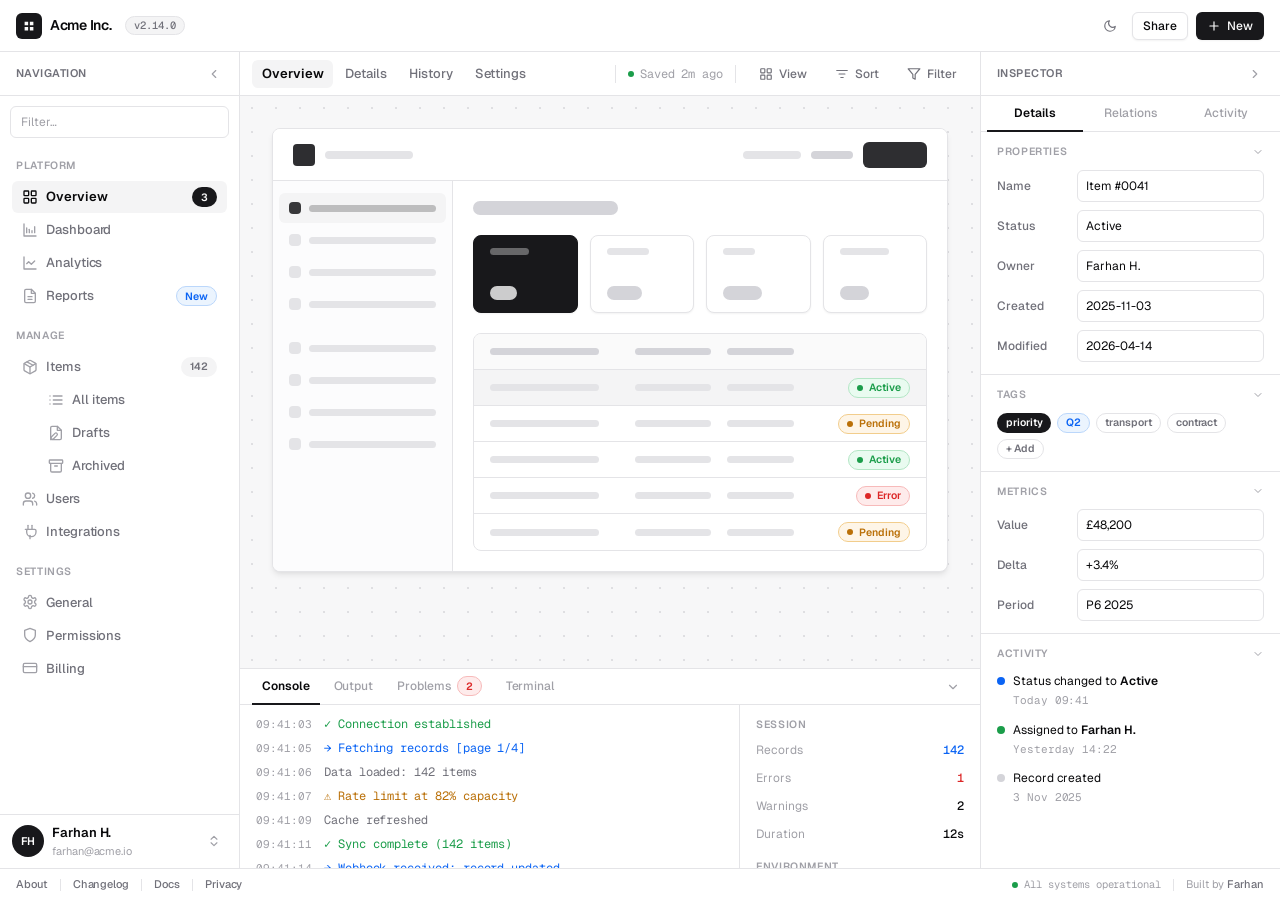
==== index.html @ 61105c1a "Initial commit: Web App Blueprint shell and design system" ====
<!DOCTYPE html>
<html lang="en">
<head>
  <meta charset="UTF-8" />
  <meta name="viewport" content="width=device-width, initial-scale=1.0" />
  <title>App Wireframe</title>
  <link rel="preconnect" href="https://fonts.googleapis.com" />
  <link rel="preconnect" href="https://fonts.gstatic.com" crossorigin />
  <link href="https://fonts.googleapis.com/css2?family=Geist:wght@300;400;500;600;700&family=Geist+Mono:wght@400;500&display=swap" rel="stylesheet" />
  <link rel="stylesheet" href="css/app.css" />
  <script>
    // Apply theme before paint to avoid flash of incorrect theme
    (function () {
      try {
        var stored = localStorage.getItem('app-theme');
        var theme = stored || (matchMedia('(prefers-color-scheme: dark)').matches ? 'dark' : 'light');
        document.documentElement.setAttribute('data-theme', theme);
      } catch (_) {}
    })();
  </script>
</head>
<body>

<!-- TOPBAR -->
<header class="topbar">
  <a href="index.html" class="topbar-logo">
    <div class="logo-mark">
      <svg viewBox="0 0 16 16" fill="none" stroke="currentColor" stroke-width="2" stroke-linecap="round" stroke-linejoin="round">
        <path d="M3 3h4v4H3zM9 3h4v4H9zM3 9h4v4H3zM9 9h4v4H9z" fill="currentColor" stroke="none"/>
      </svg>
    </div>
    <span>Acme Inc.</span>
  </a>
  <a href="changelog.html" class="version-pill" title="View changelog">v2.14.0</a>

  <div class="topbar-spacer"></div>

  <button class="btn btn-ghost btn-icon btn-sm theme-toggle" id="themeToggle" aria-label="Toggle theme" title="Toggle theme">
    <svg class="icon icon-sm theme-icon-light" viewBox="0 0 24 24"><circle cx="12" cy="12" r="4"/><path d="M12 2v2M12 20v2M4.93 4.93l1.41 1.41M17.66 17.66l1.41 1.41M2 12h2M20 12h2M6.34 17.66l-1.41 1.41M19.07 4.93l-1.41 1.41"/></svg>
    <svg class="icon icon-sm theme-icon-dark" viewBox="0 0 24 24"><path d="M21 12.79A9 9 0 1 1 11.21 3 7 7 0 0 0 21 12.79Z"/></svg>
  </button>
  <button class="btn btn-outline btn-sm hide-mobile">Share</button>
  <button class="btn btn-primary btn-sm">
    <svg class="icon icon-sm" viewBox="0 0 24 24"><path d="M12 5v14M5 12h14"/></svg>
    New
  </button>
</header>

<!-- WORKSPACE -->
<div class="workspace" id="workspace">

  <div class="overlay" id="overlay"></div>

  <!-- LEFT PANEL -->
  <aside class="panel-left" id="panelLeft">
    <div class="panel-hd" id="leftPanelHd" title="Toggle navigation">
      <span class="panel-hd-title">Navigation</span>
      <div class="panel-hd-chevron">
        <svg class="icon icon-sm" viewBox="0 0 24 24"><path d="m15 18-6-6 6-6"/></svg>
      </div>
    </div>

    <div class="panel-search-wrap">
      <input class="panel-search" placeholder="Filter…" />
    </div>

    <div class="panel-body">
      <div class="nav-section">
        <div class="nav-label">Platform</div>
        <div class="nav-item active">
          <svg class="icon" viewBox="0 0 24 24"><rect x="3" y="3" width="7" height="7" rx="1"/><rect x="14" y="3" width="7" height="7" rx="1"/><rect x="3" y="14" width="7" height="7" rx="1"/><rect x="14" y="14" width="7" height="7" rx="1"/></svg>
          <span class="nav-item-text">Overview</span>
          <span class="chip nav-badge">3</span>
        </div>
        <div class="nav-item">
          <svg class="icon" viewBox="0 0 24 24"><path d="M3 3v18h18"/><path d="M7 16V9"/><path d="M11 16v-5"/><path d="M15 16v-3"/><path d="M19 16V7"/></svg>
          <span class="nav-item-text">Dashboard</span>
        </div>
        <div class="nav-item">
          <svg class="icon" viewBox="0 0 24 24"><path d="M3 3v18h18"/><path d="m19 9-5 5-4-4-3 3"/></svg>
          <span class="nav-item-text">Analytics</span>
        </div>
        <div class="nav-item">
          <svg class="icon" viewBox="0 0 24 24"><path d="M14 2H6a2 2 0 0 0-2 2v16a2 2 0 0 0 2 2h12a2 2 0 0 0 2-2V8z"/><polyline points="14 2 14 8 20 8"/><line x1="9" y1="13" x2="15" y2="13"/><line x1="9" y1="17" x2="15" y2="17"/></svg>
          <span class="nav-item-text">Reports</span>
          <span class="chip chip-brand nav-badge">New</span>
        </div>
      </div>

      <div class="nav-section">
        <div class="nav-label">Manage</div>
        <div class="nav-item">
          <svg class="icon" viewBox="0 0 24 24"><path d="m7.5 4.27 9 5.15"/><path d="M21 8a2 2 0 0 0-1-1.73l-7-4a2 2 0 0 0-2 0l-7 4A2 2 0 0 0 3 8v8a2 2 0 0 0 1 1.73l7 4a2 2 0 0 0 2 0l7-4A2 2 0 0 0 21 16Z"/><path d="m3.3 7 8.7 5 8.7-5"/><path d="M12 22V12"/></svg>
          <span class="nav-item-text">Items</span>
          <span class="chip nav-badge">142</span>
        </div>
        <div class="nav-item nav-indent">
          <svg class="icon" viewBox="0 0 24 24"><line x1="8" y1="6" x2="21" y2="6"/><line x1="8" y1="12" x2="21" y2="12"/><line x1="8" y1="18" x2="21" y2="18"/><line x1="3" y1="6" x2="3.01" y2="6"/><line x1="3" y1="12" x2="3.01" y2="12"/><line x1="3" y1="18" x2="3.01" y2="18"/></svg>
          <span class="nav-item-text">All items</span>
        </div>
        <div class="nav-item nav-indent">
          <svg class="icon" viewBox="0 0 24 24"><path d="M14 2H6a2 2 0 0 0-2 2v16a2 2 0 0 0 2 2h12a2 2 0 0 0 2-2V8z"/><polyline points="14 2 14 8 20 8"/><path d="M10.4 12.6a2 2 0 1 1 3 3L8 21l-4 1 1-4Z"/></svg>
          <span class="nav-item-text">Drafts</span>
        </div>
        <div class="nav-item nav-indent">
          <svg class="icon" viewBox="0 0 24 24"><rect x="2" y="3" width="20" height="5" rx="1"/><path d="M4 8v11a2 2 0 0 0 2 2h12a2 2 0 0 0 2-2V8"/><path d="M10 12h4"/></svg>
          <span class="nav-item-text">Archived</span>
        </div>
        <div class="nav-item">
          <svg class="icon" viewBox="0 0 24 24"><path d="M16 21v-2a4 4 0 0 0-4-4H6a4 4 0 0 0-4 4v2"/><circle cx="9" cy="7" r="4"/><path d="M22 21v-2a4 4 0 0 0-3-3.87"/><path d="M16 3.13a4 4 0 0 1 0 7.75"/></svg>
          <span class="nav-item-text">Users</span>
        </div>
        <div class="nav-item">
          <svg class="icon" viewBox="0 0 24 24"><path d="M9 2v6"/><path d="M15 2v6"/><path d="M12 17v5"/><path d="M5 8h14a2 2 0 0 1 2 2v2a7 7 0 0 1-14 0v-2a2 2 0 0 1 2-2Z"/></svg>
          <span class="nav-item-text">Integrations</span>
        </div>
      </div>

      <div class="nav-section">
        <div class="nav-label">Settings</div>
        <div class="nav-item">
          <svg class="icon" viewBox="0 0 24 24"><path d="M12.22 2h-.44a2 2 0 0 0-2 2v.18a2 2 0 0 1-1 1.73l-.43.25a2 2 0 0 1-2 0l-.15-.08a2 2 0 0 0-2.73.73l-.22.38a2 2 0 0 0 .73 2.73l.15.1a2 2 0 0 1 1 1.72v.51a2 2 0 0 1-1 1.74l-.15.09a2 2 0 0 0-.73 2.73l.22.38a2 2 0 0 0 2.73.73l.15-.08a2 2 0 0 1 2 0l.43.25a2 2 0 0 1 1 1.73V20a2 2 0 0 0 2 2h.44a2 2 0 0 0 2-2v-.18a2 2 0 0 1 1-1.73l.43-.25a2 2 0 0 1 2 0l.15.08a2 2 0 0 0 2.73-.73l.22-.39a2 2 0 0 0-.73-2.73l-.15-.08a2 2 0 0 1-1-1.74v-.5a2 2 0 0 1 1-1.74l.15-.09a2 2 0 0 0 .73-2.73l-.22-.38a2 2 0 0 0-2.73-.73l-.15.08a2 2 0 0 1-2 0l-.43-.25a2 2 0 0 1-1-1.73V4a2 2 0 0 0-2-2Z"/><circle cx="12" cy="12" r="3"/></svg>
          <span class="nav-item-text">General</span>
        </div>
        <div class="nav-item">
          <svg class="icon" viewBox="0 0 24 24"><path d="M12 22s8-4 8-10V5l-8-3-8 3v7c0 6 8 10 8 10z"/></svg>
          <span class="nav-item-text">Permissions</span>
        </div>
        <div class="nav-item">
          <svg class="icon" viewBox="0 0 24 24"><rect x="2" y="5" width="20" height="14" rx="2"/><line x1="2" y1="10" x2="22" y2="10"/></svg>
          <span class="nav-item-text">Billing</span>
        </div>
      </div>
    </div>

    <div class="panel-footer">
      <div class="user-avatar">FH</div>
      <div class="user-meta">
        <div class="user-name">Farhan H.</div>
        <div class="user-role">farhan@acme.io</div>
      </div>
      <button class="icon-btn" aria-label="Account menu">
        <svg class="icon icon-sm" viewBox="0 0 24 24"><path d="m7 15 5 5 5-5"/><path d="m7 9 5-5 5 5"/></svg>
      </button>
    </div>
  </aside>

  <!-- MAIN -->
  <main class="main">

    <div class="canvas-toolbar">
      <div class="toolbar-tabs">
        <div class="toolbar-tab active">Overview</div>
        <div class="toolbar-tab">Details</div>
        <div class="toolbar-tab">History</div>
        <div class="toolbar-tab">Settings</div>
      </div>
      <div class="toolbar-sep"></div>
      <span class="toolbar-meta">Saved 2m ago</span>
      <div class="toolbar-sep"></div>
      <button class="btn btn-ghost btn-sm">
        <svg class="icon icon-sm" viewBox="0 0 24 24"><rect x="3" y="3" width="7" height="7" rx="1"/><rect x="14" y="3" width="7" height="7" rx="1"/><rect x="3" y="14" width="7" height="7" rx="1"/><rect x="14" y="14" width="7" height="7" rx="1"/></svg>
        View
      </button>
      <button class="btn btn-ghost btn-sm">
        <svg class="icon icon-sm" viewBox="0 0 24 24"><path d="M3 6h18"/><path d="M7 12h10"/><path d="M10 18h4"/></svg>
        Sort
      </button>
      <button class="btn btn-ghost btn-sm">
        <svg class="icon icon-sm" viewBox="0 0 24 24"><polygon points="22 3 2 3 10 12.46 10 19 14 21 14 12.46 22 3"/></svg>
        Filter
      </button>
    </div>

    <div class="canvas-area">
      <div class="canvas">
        <div class="c-topbar">
          <div class="c-logo"></div>
          <div class="c-sk" style="width:88px"></div>
          <div style="flex:1"></div>
          <div class="c-sk" style="width:58px"></div>
          <div class="c-sk-dk" style="width:42px"></div>
          <div class="c-sk-btn"></div>
        </div>
        <div class="c-body">
          <div class="c-sidenav">
            <div class="c-nav-row sel"><div class="c-dot"></div><div class="c-lbl"></div></div>
            <div class="c-nav-row"><div class="c-dot"></div><div class="c-lbl" style="width:60%"></div></div>
            <div class="c-nav-row"><div class="c-dot"></div><div class="c-lbl" style="width:75%"></div></div>
            <div class="c-nav-row"><div class="c-dot"></div><div class="c-lbl" style="width:50%"></div></div>
            <div style="height:var(--sp-4)"></div>
            <div class="c-nav-row"><div class="c-dot"></div><div class="c-lbl" style="width:65%"></div></div>
            <div class="c-nav-row"><div class="c-dot"></div><div class="c-lbl" style="width:45%"></div></div>
            <div class="c-nav-row"><div class="c-dot"></div><div class="c-lbl" style="width:78%"></div></div>
            <div class="c-nav-row"><div class="c-dot"></div><div class="c-lbl" style="width:55%"></div></div>
          </div>
          <div class="c-content">
            <div class="c-title-ph"></div>
            <div class="c-cards">
              <div class="c-card hl"><div class="ck-top"></div><div class="ck-bot"></div></div>
              <div class="c-card"><div class="ck-top" style="width:60%"></div><div class="ck-bot" style="width:50%"></div></div>
              <div class="c-card"><div class="ck-top" style="width:45%"></div><div class="ck-bot" style="width:55%"></div></div>
              <div class="c-card"><div class="ck-top" style="width:70%"></div><div class="ck-bot" style="width:42%"></div></div>
            </div>
            <div class="c-table">
              <div class="c-thead">
                <div class="c-th-ph" style="width:26%"></div>
                <div class="c-th-ph" style="width:18%;margin-left:auto"></div>
                <div class="c-th-ph" style="width:16%;margin-left:var(--sp-6)"></div>
                <div style="width:80px;margin-left:auto"></div>
              </div>
              <div class="c-trow sel">
                <div class="c-td-ph" style="width:26%"></div>
                <div class="c-td-ph" style="width:18%;margin-left:auto"></div>
                <div class="c-td-ph" style="width:16%;margin-left:var(--sp-6)"></div>
                <div class="c-pill-col"><span class="chip chip-green"><span class="chip-dot"></span>Active</span></div>
              </div>
              <div class="c-trow">
                <div class="c-td-ph" style="width:26%"></div>
                <div class="c-td-ph" style="width:18%;margin-left:auto"></div>
                <div class="c-td-ph" style="width:16%;margin-left:var(--sp-6)"></div>
                <div class="c-pill-col"><span class="chip chip-amber"><span class="chip-dot"></span>Pending</span></div>
              </div>
              <div class="c-trow">
                <div class="c-td-ph" style="width:26%"></div>
                <div class="c-td-ph" style="width:18%;margin-left:auto"></div>
                <div class="c-td-ph" style="width:16%;margin-left:var(--sp-6)"></div>
                <div class="c-pill-col"><span class="chip chip-green"><span class="chip-dot"></span>Active</span></div>
              </div>
              <div class="c-trow">
                <div class="c-td-ph" style="width:26%"></div>
                <div class="c-td-ph" style="width:18%;margin-left:auto"></div>
                <div class="c-td-ph" style="width:16%;margin-left:var(--sp-6)"></div>
                <div class="c-pill-col"><span class="chip chip-red"><span class="chip-dot"></span>Error</span></div>
              </div>
              <div class="c-trow">
                <div class="c-td-ph" style="width:26%"></div>
                <div class="c-td-ph" style="width:18%;margin-left:auto"></div>
                <div class="c-td-ph" style="width:16%;margin-left:var(--sp-6)"></div>
                <div class="c-pill-col"><span class="chip chip-amber"><span class="chip-dot"></span>Pending</span></div>
              </div>
            </div>
          </div>
        </div>
      </div>
    </div>

    <!-- BOTTOM PANEL -->
    <div class="panel-bottom" id="panelBottom">
      <div class="bottom-tabs" id="bottomPanelHd" title="Toggle console">
        <div class="bottom-tab active">Console</div>
        <div class="bottom-tab">Output</div>
        <div class="bottom-tab">
          Problems <span class="chip chip-red">2</span>
        </div>
        <div class="bottom-tab">Terminal</div>
        <div class="bottom-spacer"></div>
        <div class="bottom-collapse-btn" id="bottomCollapseBtn">
          <svg class="icon icon-sm bottom-collapse-chevron" viewBox="0 0 24 24"><path d="m6 9 6 6 6-6"/></svg>
        </div>
      </div>
      <div class="bottom-body">
        <div class="log-pane">
          <div class="log-row"><span class="log-time">09:41:03</span><span class="log-msg ok">✓ Connection established</span></div>
          <div class="log-row"><span class="log-time">09:41:05</span><span class="log-msg info">→ Fetching records [page 1/4]</span></div>
          <div class="log-row"><span class="log-time">09:41:06</span><span class="log-msg">Data loaded: 142 items</span></div>
          <div class="log-row"><span class="log-time">09:41:07</span><span class="log-msg warn">⚠ Rate limit at 82% capacity</span></div>
          <div class="log-row"><span class="log-time">09:41:09</span><span class="log-msg">Cache refreshed</span></div>
          <div class="log-row"><span class="log-time">09:41:11</span><span class="log-msg ok">✓ Sync complete (142 items)</span></div>
          <div class="log-row"><span class="log-time">09:41:14</span><span class="log-msg info">→ Webhook received: record.updated</span></div>
          <div class="log-row"><span class="log-time">09:41:15</span><span class="log-msg err">✕ Permission denied: billing.write</span></div>
        </div>
        <div class="summary-pane">
          <div class="sum-label">Session</div>
          <div class="sum-kv"><span class="k">Records</span><span class="v ac">142</span></div>
          <div class="sum-kv"><span class="k">Errors</span><span class="v br">1</span></div>
          <div class="sum-kv"><span class="k">Warnings</span><span class="v">2</span></div>
          <div class="sum-kv"><span class="k">Duration</span><span class="v">12s</span></div>
          <div class="sum-label">Environment</div>
          <div class="sum-kv"><span class="k">Region</span><span class="v">eu-west-1</span></div>
          <div class="sum-kv"><span class="k">Version</span><span class="v">v2.14.0</span></div>
          <div class="sum-kv"><span class="k">Build</span><span class="v">a3f91c</span></div>
        </div>
      </div>
    </div>

  </main>

  <!-- RIGHT PANEL -->
  <aside class="panel-right" id="panelRight">
    <div class="panel-hd" id="rightPanelHd" title="Toggle inspector">
      <span class="panel-hd-title">Inspector</span>
      <div class="panel-hd-chevron">
        <svg class="icon icon-sm" viewBox="0 0 24 24"><path d="m9 18 6-6-6-6"/></svg>
      </div>
    </div>

    <div class="right-tabs">
      <div class="right-tab active">Details</div>
      <div class="right-tab">Relations</div>
      <div class="right-tab">Activity</div>
    </div>

    <div class="right-body">
      <div class="right-section">
        <div class="right-section-title">Properties
          <svg class="icon icon-xs chev" viewBox="0 0 24 24"><path d="m6 9 6 6 6-6"/></svg>
        </div>
        <div class="field-row"><span class="field-label">Name</span><div class="field-val"><input value="Item #0041" /></div></div>
        <div class="field-row"><span class="field-label">Status</span><div class="field-val"><input value="Active" /></div></div>
        <div class="field-row"><span class="field-label">Owner</span><div class="field-val"><input value="Farhan H." /></div></div>
        <div class="field-row"><span class="field-label">Created</span><div class="field-val"><input value="2025-11-03" /></div></div>
        <div class="field-row"><span class="field-label">Modified</span><div class="field-val"><input value="2026-04-14" /></div></div>
      </div>
      <div class="right-section">
        <div class="right-section-title">Tags
          <svg class="icon icon-xs chev" viewBox="0 0 24 24"><path d="m6 9 6 6 6-6"/></svg>
        </div>
        <div class="tag-row">
          <span class="chip chip-accent">priority</span>
          <span class="chip chip-brand">Q2</span>
          <span class="chip chip-outline">transport</span>
          <span class="chip chip-outline">contract</span>
          <span class="chip chip-outline">+ Add</span>
        </div>
      </div>
      <div class="right-section">
        <div class="right-section-title">Metrics
          <svg class="icon icon-xs chev" viewBox="0 0 24 24"><path d="m6 9 6 6 6-6"/></svg>
        </div>
        <div class="field-row"><span class="field-label">Value</span><div class="field-val"><input value="£48,200" /></div></div>
        <div class="field-row"><span class="field-label">Delta</span><div class="field-val"><input value="+3.4%" /></div></div>
        <div class="field-row"><span class="field-label">Period</span><div class="field-val"><input value="P6 2025" /></div></div>
      </div>
      <div class="right-section">
        <div class="right-section-title">Activity
          <svg class="icon icon-xs chev" viewBox="0 0 24 24"><path d="m6 9 6 6 6-6"/></svg>
        </div>
        <div class="activity-list">
          <div class="activity-row">
            <div class="act-dot ac"></div>
            <div class="act-body">
              <div class="act-text">Status changed to <strong>Active</strong></div>
              <div class="act-time">Today 09:41</div>
            </div>
          </div>
          <div class="activity-row">
            <div class="act-dot br"></div>
            <div class="act-body">
              <div class="act-text">Assigned to <strong>Farhan H.</strong></div>
              <div class="act-time">Yesterday 14:22</div>
            </div>
          </div>
          <div class="activity-row">
            <div class="act-dot"></div>
            <div class="act-body">
              <div class="act-text">Record created</div>
              <div class="act-time">3 Nov 2025</div>
            </div>
          </div>
        </div>
      </div>
    </div>
  </aside>

  <div class="right-collapse-tab" id="rightCollapseTab" title="Open inspector">
    <svg class="icon icon-sm" viewBox="0 0 24 24"><path d="m15 18-6-6 6-6"/></svg>
  </div>

</div>

<!-- APP FOOTER -->
<footer class="app-footer">
  <a href="#about">About</a>
  <span class="footer-sep"></span>
  <a href="changelog.html">Changelog</a>
  <span class="footer-sep"></span>
  <a href="#docs">Docs</a>
  <span class="footer-sep"></span>
  <a href="#privacy">Privacy</a>
  <span class="footer-spacer"></span>
  <span class="footer-meta">All systems operational</span>
  <span class="footer-sep"></span>
  <span>Built by <a href="#farhan" style="display:inline">Farhan</a></span>
</footer>

<!-- MOBILE NAV BAR -->
<nav class="mobile-nav">
  <div class="mobile-nav-items">
    <div class="mobile-nav-item active" id="mobileNavMain">
      <div class="mobile-nav-icon">
        <svg class="icon" viewBox="0 0 24 24"><rect x="3" y="3" width="7" height="7" rx="1"/><rect x="14" y="3" width="7" height="7" rx="1"/><rect x="3" y="14" width="7" height="7" rx="1"/><rect x="14" y="14" width="7" height="7" rx="1"/></svg>
      </div>
      Home
    </div>
    <div class="mobile-nav-item" id="mobileNavLeft">
      <div class="mobile-nav-icon">
        <svg class="icon" viewBox="0 0 24 24"><line x1="3" y1="6" x2="21" y2="6"/><line x1="3" y1="12" x2="21" y2="12"/><line x1="3" y1="18" x2="21" y2="18"/></svg>
      </div>
      Menu
    </div>
    <div class="mobile-nav-item brand-item" id="mobileNavNew">
      <div class="mobile-nav-icon">
        <svg class="icon" viewBox="0 0 24 24"><path d="M12 5v14M5 12h14"/></svg>
      </div>
      New
    </div>
    <div class="mobile-nav-item" id="mobileNavRight">
      <div class="mobile-nav-icon">
        <svg class="icon" viewBox="0 0 24 24"><rect x="3" y="3" width="18" height="18" rx="2"/><path d="M15 3v18"/></svg>
      </div>
      Details
    </div>
    <div class="mobile-nav-item" id="mobileNavSearch">
      <div class="mobile-nav-icon">
        <svg class="icon" viewBox="0 0 24 24"><circle cx="11" cy="11" r="8"/><path d="m21 21-4.3-4.3"/></svg>
      </div>
      Search
    </div>
  </div>
</nav>

<script src="js/app.js" defer></script>
</body>
</html>
---- css/app.css ----
/* ============================================================================
   Web App Blueprint · Design System
   ----------------------------------------------------------------------------
   Single-file CSS framework for the shell and content pages. Organized as:
     1. THEME         → user-overridable brand tokens (edit these to re-skin)
     2. TOKENS        → derived design tokens (colours, spacing, radii, type)
     3. BASE          → reset, typography, html/body, icons, scrollbars
     4. PRIMITIVES    → buttons, chips, inputs, avatars, icon-btn
     5. SHELL         → topbar, workspace, left/right/bottom panels, footer
     6. PAGE: CANVAS  → main app canvas wireframe styles
     7. PAGE: CHANGELOG → vercel-style release notes
     8. MOBILE NAV    → bottom nav bar (mobile only)
     9. RESPONSIVE    → tablet & mobile breakpoints
   ============================================================================ */

*, *::before, *::after { box-sizing: border-box; margin: 0; padding: 0; }

/* ============================================================================
   1. THEME — override any of these on :root to re-skin the entire app.
   ---------------------------------------------------------------------------
   Example (drop in your page to customise):

       <style>
         :root {
           --primary:   221 83% 53%;
           --accent:    221 83% 53%;
           --radius:    0.75rem;
           --font-sans: 'Inter', sans-serif;
         }
       </style>

   Colours are stored as HSL triplets (no hsl() wrapper) so opacity works:
     background: hsl(var(--primary) / 0.15);
   ============================================================================ */
:root {
  /* ── Brand (edit me) ─────────────────────── */
  --primary:              240 5.9% 10%;     /* dark near-black        */
  --primary-foreground:   0 0% 98%;         /* text on --primary      */
  --accent:               240 4.8% 95.9%;   /* muted accent surface   */
  --accent-foreground:    240 5.9% 10%;
  --info:                 217 91% 50%;      /* links / focus highlight */

  /* ── Typography (edit me) ────────────────── */
  --font-sans: 'Geist', ui-sans-serif, system-ui, -apple-system, sans-serif;
  --font-mono: 'Geist Mono', ui-monospace, 'SF Mono', Menlo, monospace;

  /* ── Radius scale (edit --radius to rescale) */
  --radius: 0.5rem;

  /* ============================================================================
     2. DERIVED TOKENS — built from theme above. Generally no need to edit.
     ============================================================================ */

  /* Surfaces & text (shadcn neutral palette) */
  --background:           0 0% 100%;
  --foreground:           240 10% 3.9%;
  --card:                 0 0% 100%;
  --card-foreground:      240 10% 3.9%;
  --popover:              0 0% 100%;
  --popover-foreground:   240 10% 3.9%;
  --secondary:            240 4.8% 95.9%;
  --secondary-foreground: 240 5.9% 10%;
  --muted:                240 4.8% 95.9%;
  --muted-foreground:     240 3.8% 46.1%;
  --destructive:          0 72% 51%;
  --destructive-foreground: 0 0% 98%;
  --border:               240 5.9% 90%;
  --input:                240 5.9% 90%;
  --ring:                 240 5% 64.9%;

  /* Status */
  --success:              142 71% 36%;
  --success-bg:           142 71% 95%;
  --warning:              35 92% 38%;
  --warning-bg:           38 92% 95%;
  --info-bg:              214 95% 96%;

  /* Backwards-compatible aliases used throughout */
  --bg:        hsl(var(--background));
  --surface:   hsl(var(--card));
  --muted-bg:  hsl(var(--muted));
  --border-c:  hsl(var(--border));
  --border-2:  hsl(240 5.9% 84%);
  --text-1:    hsl(var(--foreground));
  --text-2:    hsl(var(--muted-foreground));
  --text-3:    hsl(240 4% 64%);
  --accent-c:    hsl(var(--primary));
  --accent-lt: hsl(var(--accent));
  --brand:     hsl(var(--primary));
  --brand-lt:  hsl(var(--accent));
  --overlay:   hsl(240 10% 3.9% / 0.45);

  /* Status semantic */
  --green-bg:  hsl(var(--success-bg)); --green-bd: hsl(142 50% 80%); --green-tx: hsl(var(--success));
  --amber-bg:  hsl(var(--warning-bg)); --amber-bd: hsl(38 80% 75%);  --amber-tx: hsl(var(--warning));
  --red-bg:    hsl(0 93% 96%);         --red-bd:   hsl(0 80% 85%);   --red-tx:   hsl(var(--destructive));
  --blue-bg:   hsl(var(--info-bg));    --blue-bd:  hsl(214 90% 82%); --blue-tx:  hsl(var(--info));

  /* ── Layout ──────────────────────────────── */
  --panel-w:       240px;
  --panel-w-rail:   52px;
  --right-w:       300px;
  --bottom-h:      min(200px, 34dvh);   /* never eats more than 1/3 of viewport */
  --bottom-h-tab:   38px;
  --topbar-h:       52px;
  --toolbar-h:      44px;
  --mobile-nav-h:   56px;

  /* ── Spacing ─────────────────────────────── */
  --sp-1:  4px;  --sp-2:  6px;  --sp-3:  8px;
  --sp-4: 10px;  --sp-5: 12px;  --sp-6: 16px; --sp-7: 20px;

  /* ── Radius (shadcn: --radius 0.5rem) ────── */
  --radius:    0.5rem;
  --r-xs: calc(var(--radius) - 6px); /* 2px */
  --r-sm: calc(var(--radius) - 4px); /* 4px */
  --r-md: calc(var(--radius) - 2px); /* 6px */
  --r-lg: var(--radius);             /* 8px */
  --r-xl: calc(var(--radius) + 4px); /* 12px */
  --r-pill: 999px;

  /* ── Component heights ───────────────────── */
  --h-btn:      32px;
  --h-btn-sm:   28px;
  --h-input:    32px;
  --h-chip:     20px;
  --h-nav:      32px;
  --h-row:      36px;
  --h-thead:    36px;
  --h-tab:      36px;
  --h-panel-hd: 44px;

  /* ── Typography ──────────────────────────── */
  --fs-xs: 11px; --fs-sm: 12px; --fs-md: 13px; --fs-lg: 14px; --fs-xl: 15px;
  --lh: 1.5;

  /* ── Shadows (shadcn-ish) ────────────────── */
  --shadow-sm: 0 1px 2px 0 hsl(240 10% 3.9% / 0.05);
  --shadow:    0 1px 3px 0 hsl(240 10% 3.9% / 0.08), 0 1px 2px -1px hsl(240 10% 3.9% / 0.06);
  --shadow-md: 0 4px 6px -1px hsl(240 10% 3.9% / 0.08), 0 2px 4px -2px hsl(240 10% 3.9% / 0.05);
  --shadow-lg: 0 10px 15px -3px hsl(240 10% 3.9% / 0.08), 0 4px 6px -4px hsl(240 10% 3.9% / 0.05);

  /* ── Transitions ─────────────────────────── */
  --t-panel: 220ms cubic-bezier(.4,0,.2,1);
  --t-fast:  150ms cubic-bezier(.4,0,.2,1);
}

/* ============================================================================
   DARK THEME — official shadcn dark mode tokens.
   Activated by setting data-theme="dark" on <html>. All downstream aliases
   pick up the new values automatically because they use var() references.
   ============================================================================ */
[data-theme="dark"] {
  --background:           240 10% 3.9%;
  --foreground:           0 0% 98%;
  --card:                 240 10% 3.9%;
  --card-foreground:      0 0% 98%;
  --popover:              240 10% 3.9%;
  --popover-foreground:   0 0% 98%;
  --primary:              0 0% 98%;
  --primary-foreground:   240 5.9% 10%;
  --secondary:            240 3.7% 15.9%;
  --secondary-foreground: 0 0% 98%;
  --muted:                240 3.7% 15.9%;
  --muted-foreground:     240 5% 64.9%;
  --accent:               240 3.7% 15.9%;
  --accent-foreground:    0 0% 98%;
  --destructive:          0 62.8% 30.6%;
  --destructive-foreground: 0 0% 98%;
  --border:               240 3.7% 15.9%;
  --input:                240 3.7% 15.9%;
  --ring:                 240 4.9% 83.9%;

  /* Status (dimmed for dark background) */
  --success:              142 60% 55%;
  --success-bg:           142 50% 14%;
  --warning:              38 92% 60%;
  --warning-bg:           38 60% 14%;
  --info:                 217 91% 60%;
  --info-bg:              217 60% 14%;

  /* Aliases that were hard-coded in light mode */
  --border-2:  hsl(240 3.7% 25%);
  --text-3:    hsl(240 5% 55%);
  --overlay:   hsl(0 0% 0% / 0.6);

  /* Status chip border/bg overrides */
  --green-bd: hsl(142 30% 28%);
  --amber-bd: hsl(38 40% 28%);
  --red-bd:   hsl(0 40% 32%);
  --blue-bd:  hsl(217 40% 32%);
  --red-bg:   hsl(0 50% 14%);
}

/* Canvas area dot-grid inverts in dark mode */
[data-theme="dark"] .canvas-area {
  background-color: hsl(240 6% 7%);
  background-image: radial-gradient(circle, hsl(240 5% 18%) 1px, transparent 1px);
}
[data-theme="dark"] .c-sidenav { background: hsl(240 6% 8%); }
[data-theme="dark"] .c-thead   { background: hsl(240 6% 8%); }
[data-theme="dark"] .cl-hero {
  background: hsl(240 6% 7%);
  background-image: radial-gradient(circle, hsl(240 5% 18%) 1px, transparent 1px);
}
[data-theme="dark"] .cl-footer-alt,
[data-theme="dark"] .changelog-area { background: hsl(var(--background)); }

/* Theme toggle icon visibility */
.theme-toggle .theme-icon-light { display: none; }
.theme-toggle .theme-icon-dark  { display: block; }
[data-theme="dark"] .theme-toggle .theme-icon-light { display: block; }
[data-theme="dark"] .theme-toggle .theme-icon-dark  { display: none; }

html, body { height: 100%; }
body {
  font-family: var(--font-sans);
  font-size: var(--fs-md);
  line-height: var(--lh);
  background: var(--bg);
  color: var(--text-1);
  height: 100vh;           /* fallback */
  height: 100svh;          /* small — never overflows mobile chrome */
  height: 100dvh;          /* dynamic — expands/shrinks with address bar */
  display: flex;
  flex-direction: column;
  overflow: hidden;
  -webkit-font-smoothing: antialiased;
  -moz-osx-font-smoothing: grayscale;
  letter-spacing: -0.005em;
  /* iOS rubber-band and touch tweaks */
  overscroll-behavior: none;
  -webkit-text-size-adjust: 100%;
}
/* Lock background scroll while a mobile drawer is open */
body.drawer-open { overflow: hidden; touch-action: none; }

/* Lucide-style icons */
.icon {
  width: 16px; height: 16px;
  stroke: currentColor; fill: none;
  stroke-width: 2; stroke-linecap: round; stroke-linejoin: round;
  flex-shrink: 0;
}
.icon-sm { width: 14px; height: 14px; }
.icon-xs { width: 12px; height: 12px; }

button { font-family: inherit; }

/* ══════════════════════════════════════════════
   TOPBAR
══════════════════════════════════════════════ */
.topbar {
  height: var(--topbar-h);
  background: var(--surface);
  border-bottom: 1px solid var(--border-c);
  display: flex;
  align-items: center;
  padding: 0 var(--sp-6);
  padding-left: calc(var(--sp-6) + env(safe-area-inset-left, 0px));
  padding-right: calc(var(--sp-6) + env(safe-area-inset-right, 0px));
  gap: var(--sp-3);
  flex-shrink: 0;
  z-index: 100;
}
.topbar-logo {
  font-size: var(--fs-lg); font-weight: 600; letter-spacing: -.02em;
  color: var(--text-1);
  display: flex; align-items: center; gap: var(--sp-3);
  margin-right: var(--sp-2);
}
.logo-mark {
  width: 26px; height: 26px;
  background: hsl(var(--primary)); border-radius: var(--r-md);
  display: flex; align-items: center; justify-content: center; flex-shrink: 0;
  color: hsl(var(--primary-foreground));
}
.logo-mark svg { width: 14px; height: 14px; }
.topbar-divider { width: 1px; height: 20px; background: var(--border-c); margin: 0 var(--sp-1); flex-shrink: 0; }
.breadcrumb {
  display: flex; align-items: center; gap: var(--sp-2);
  font-size: var(--fs-md); color: var(--text-3); line-height: 1;
}
.breadcrumb span { color: var(--text-2); font-weight: 400; }
.breadcrumb span:last-child { color: var(--text-1); font-weight: 500; }
.topbar-spacer { flex: 1; }
.topbar-search {
  height: var(--h-btn); width: 220px;
  background: var(--surface); border: 1px solid var(--border-c); border-radius: var(--r-md);
  display: flex; align-items: center; gap: var(--sp-3);
  padding: 0 var(--sp-4);
  font-size: var(--fs-md); color: var(--text-3); cursor: text;
  transition: border-color var(--t-fast), box-shadow var(--t-fast); flex-shrink: 0;
}
.topbar-search:hover { border-color: var(--border-2); }
.topbar-search:focus-within { border-color: hsl(var(--ring)); box-shadow: 0 0 0 3px hsl(var(--ring) / 0.15); }
.topbar-search .kbd {
  margin-left: auto;
  font-family: var(--font-mono); font-size: 10px;
  color: var(--text-3);
  border: 1px solid var(--border-c); border-radius: var(--r-sm);
  padding: 1px 5px; background: var(--muted-bg);
  line-height: 1;
}

/* Buttons (shadcn) */
.btn {
  height: var(--h-btn); padding: 0 var(--sp-5);
  border: 1px solid transparent; background: transparent;
  border-radius: var(--r-md);
  font-family: inherit; font-size: var(--fs-md); font-weight: 500; line-height: 1;
  color: var(--text-1); cursor: pointer;
  display: inline-flex; align-items: center; justify-content: center; gap: var(--sp-2);
  transition: background var(--t-fast), color var(--t-fast), border-color var(--t-fast), box-shadow var(--t-fast), opacity var(--t-fast);
  white-space: nowrap; flex-shrink: 0;
  user-select: none;
  text-decoration: none;
}
a.btn, a.btn:hover, a.btn:visited { text-decoration: none; color: var(--text-1); }
a.btn-primary, a.btn-primary:hover, a.btn-primary:visited { color: hsl(var(--primary-foreground)); }
.btn:focus-visible { outline: none; box-shadow: 0 0 0 2px var(--surface), 0 0 0 4px hsl(var(--ring) / 0.5); }
.btn-outline {
  background: var(--surface); border-color: var(--border-c); color: var(--text-1);
  box-shadow: var(--shadow-sm);
}
.btn-outline:hover { background: var(--muted-bg); }
.btn-ghost { color: var(--text-2); }
.btn-ghost:hover { background: var(--muted-bg); color: var(--text-1); }
.btn-primary {
  background: hsl(var(--primary)); color: hsl(var(--primary-foreground));
  box-shadow: var(--shadow-sm);
}
.btn-primary:hover { background: hsl(var(--primary) / 0.9); }
.btn-sm { height: var(--h-btn-sm); padding: 0 var(--sp-4); font-size: var(--fs-sm); }
.btn-icon { width: var(--h-btn); padding: 0; }
.btn-icon.btn-sm { width: var(--h-btn-sm); }

/* Mobile visibility utility — apply to non-essential topbar items */
.hide-mobile { /* visible by default; hidden at ≤640px (see responsive block) */ }

.avatars { display: flex; align-items: center; }
.avatar {
  width: 28px; height: 28px; border-radius: var(--r-pill);
  border: 2px solid var(--surface); margin-left: -8px;
  font-size: var(--fs-xs); font-weight: 600; line-height: 1;
  display: flex; align-items: center; justify-content: center;
  color: #fff; flex-shrink: 0;
}
.avatars .avatar:first-child { margin-left: 0; }

/* ══════════════════════════════════════════════
   WORKSPACE SHELL
══════════════════════════════════════════════ */
.workspace { flex: 1; display: flex; overflow: hidden; position: relative; }

/* OVERLAY */
.overlay {
  display: none;
  position: fixed; inset: 0; z-index: 49;
  height: 100dvh;
  background: var(--overlay); opacity: 0;
  transition: opacity var(--t-panel);
  backdrop-filter: blur(2px);
}
.overlay.visible { opacity: 1; }

/* ══════════════════════════════════════════════
   SHARED PANEL PRIMITIVES
══════════════════════════════════════════════ */
.panel-hd {
  height: var(--h-panel-hd);
  display: flex; align-items: center;
  padding: 0 var(--sp-6);
  border-bottom: 1px solid var(--border-c);
  gap: var(--sp-2); flex-shrink: 0;
  cursor: pointer;
  user-select: none;
  transition: background var(--t-fast);
}
.panel-hd:hover { background: var(--muted-bg); }
.panel-hd-title {
  font-size: var(--fs-sm); font-weight: 600;
  color: var(--text-2); letter-spacing: 0;
  flex: 1; white-space: nowrap; overflow: hidden; text-overflow: ellipsis;
  text-transform: uppercase;
  letter-spacing: 0.04em;
  font-size: var(--fs-xs);
}
.panel-hd-chevron {
  width: 18px; height: 18px;
  display: flex; align-items: center; justify-content: center;
  color: var(--text-3);
  flex-shrink: 0;
  transition: transform var(--t-panel);
}

.icon-btn {
  width: 26px; height: 26px;
  display: flex; align-items: center; justify-content: center;
  border-radius: var(--r-sm); cursor: pointer;
  color: var(--text-3);
  transition: background var(--t-fast), color var(--t-fast); flex-shrink: 0;
  background: transparent; border: none;
}
.icon-btn:hover { background: var(--muted-bg); color: var(--text-1); }

/* ── Badge / chip system (shadcn badge) ────────────── */
.chip {
  height: var(--h-chip); padding: 0 var(--sp-3);
  border-radius: var(--r-pill);
  font-size: 10.5px; font-weight: 600;
  font-family: inherit; line-height: 1;
  display: inline-flex; align-items: center; justify-content: center;
  white-space: nowrap;
  border: 1px solid transparent;
  background: var(--muted-bg); color: var(--text-2);
  flex-shrink: 0;
  transition: background var(--t-fast);
}
.chip-accent { background: hsl(var(--primary)); color: hsl(var(--primary-foreground)); }
.chip-brand  { background: hsl(var(--info-bg)); color: hsl(var(--info)); border-color: hsl(214 90% 86%); }
.chip-green  { background: var(--green-bg);  border-color: var(--green-bd); color: var(--green-tx); }
.chip-amber  { background: var(--amber-bg);  border-color: var(--amber-bd); color: var(--amber-tx); }
.chip-red    { background: var(--red-bg);    border-color: var(--red-bd);   color: var(--red-tx);   }
.chip-outline{ background: transparent; border-color: var(--border-c); color: var(--text-2); }
.chip-dot { width: 6px; height: 6px; border-radius: var(--r-pill); background: currentColor; margin-right: 6px; }

.nav-badge { margin-left: auto; }

/* Clickable logo + version */
a.topbar-logo { text-decoration: none; color: var(--text-1); }
a.topbar-logo:hover .logo-mark { opacity: 0.92; }
a.version-pill { text-decoration: none; cursor: pointer; transition: background var(--t-fast), border-color var(--t-fast), color var(--t-fast); }
a.version-pill:hover { background: var(--surface); border-color: var(--border-2); color: var(--text-1); }

/* Version pill in topbar */
.version-pill {
  font-family: var(--font-mono);
  font-size: 10.5px; font-weight: 500; line-height: 1;
  color: var(--text-2);
  background: var(--muted-bg);
  border: 1px solid var(--border-c);
  border-radius: var(--r-pill);
  padding: 3px 8px;
  letter-spacing: -0.01em;
}

/* ══════════════════════════════════════════════
   FOOTER (slim, app-wide)
══════════════════════════════════════════════ */
.app-footer {
  height: 32px;
  flex-shrink: 0;
  background: var(--surface);
  border-top: 1px solid var(--border-c);
  display: flex; align-items: center;
  padding: 0 var(--sp-6);
  gap: var(--sp-5);
  font-size: var(--fs-xs); color: var(--text-3);
  z-index: 99;
}
.app-footer a {
  color: var(--text-2); text-decoration: none; font-weight: 500;
  transition: color var(--t-fast);
  display: inline-flex; align-items: center; gap: 5px;
}
.app-footer a:hover { color: var(--text-1); }
.app-footer .footer-sep { width: 1px; height: 12px; background: var(--border-c); }
.app-footer .footer-spacer { flex: 1; }
.app-footer .footer-meta {
  font-family: var(--font-mono);
  font-size: 10.5px; color: var(--text-3);
  display: inline-flex; align-items: center; gap: 6px;
}
.app-footer .footer-meta::before {
  content: ''; width: 6px; height: 6px; border-radius: var(--r-pill);
  background: var(--green-tx);
}

/* ══════════════════════════════════════════════
   LEFT PANEL
══════════════════════════════════════════════ */
.panel-left {
  width: var(--panel-w);
  background: var(--surface);
  border-right: 1px solid var(--border-c);
  display: flex; flex-direction: column;
  flex-shrink: 0; overflow: hidden;
  transition: width var(--t-panel);
  z-index: 50;
}
.panel-left.collapsed { width: var(--panel-w-rail); }
.panel-left.collapsed .panel-hd-title,
.panel-left.collapsed .panel-search-wrap,
.panel-left.collapsed .nav-label,
.panel-left.collapsed .nav-item-text,
.panel-left.collapsed .nav-badge,
.panel-left.collapsed .nav-indent,
.panel-left.collapsed .panel-footer-meta,
.panel-left.collapsed .user-meta { display: none; }
.panel-left.collapsed .panel-hd { justify-content: center; padding: 0; }
.panel-left.collapsed .panel-hd-chevron { transform: rotate(180deg); }
.panel-left.collapsed .nav-item {
  padding: 0; justify-content: center; gap: 0;
  margin: 2px var(--sp-2);
}
.panel-left.collapsed .nav-indent { display: none; }
.panel-left.collapsed .panel-footer { justify-content: center; padding: var(--sp-4) 0; }
.panel-left.collapsed .nav-section { margin-top: var(--sp-2); }

.panel-search-wrap { padding: var(--sp-4) var(--sp-4) var(--sp-3); }
.panel-search {
  width: 100%; height: var(--h-input);
  background: var(--surface); border: 1px solid var(--border-c); border-radius: var(--r-md);
  padding: 0 var(--sp-4);
  font-family: inherit; font-size: var(--fs-sm); color: var(--text-1);
  line-height: 1; outline: none;
  transition: border-color var(--t-fast), box-shadow var(--t-fast);
}
.panel-search::placeholder { color: var(--text-3); }
.panel-search:focus { border-color: hsl(var(--ring)); box-shadow: 0 0 0 3px hsl(var(--ring) / 0.15); }

.panel-body { flex: 1; overflow-y: auto; overflow-x: hidden; padding: 0 var(--sp-2) var(--sp-5); }

.nav-section { margin-top: var(--sp-4); }
.nav-section:first-child { margin-top: var(--sp-2); }
.nav-label {
  padding: var(--sp-2) var(--sp-4) var(--sp-2);
  font-size: 10.5px; font-weight: 600; letter-spacing: 0.06em; text-transform: uppercase;
  color: var(--text-3); line-height: var(--lh);
}
.nav-item {
  height: var(--h-nav);
  display: flex; align-items: center; gap: var(--sp-3);
  padding: 0 var(--sp-4);
  cursor: pointer; font-size: var(--fs-md); color: var(--text-2); line-height: 1;
  transition: background var(--t-fast), color var(--t-fast); position: relative;
  border-radius: var(--r-md);
  margin: 1px var(--sp-2);
  font-weight: 500;
}
.nav-item:hover { background: var(--muted-bg); color: var(--text-1); }
.nav-item.active { background: var(--accent-lt); color: var(--text-1); font-weight: 600; }
.nav-item .icon { color: var(--text-3); }
.nav-item:hover .icon, .nav-item.active .icon { color: var(--text-1); }
.nav-item-text { flex: 1; min-width: 0; white-space: nowrap; overflow: hidden; text-overflow: ellipsis; }
.nav-indent { padding-left: 36px; }
.nav-item.active .chip:not(.chip-brand):not(.chip-green):not(.chip-amber):not(.chip-red) {
  background: hsl(var(--primary)); color: hsl(var(--primary-foreground));
}

.panel-footer {
  border-top: 1px solid var(--border-c);
  padding: var(--sp-4) var(--sp-5);
  display: flex; align-items: center; gap: var(--sp-3); flex-shrink: 0;
  background: var(--surface);
}
.user-avatar {
  width: 32px; height: 32px; border-radius: var(--r-pill);
  background: hsl(var(--primary)); color: hsl(var(--primary-foreground));
  font-size: var(--fs-xs); font-weight: 600; line-height: 1;
  display: flex; align-items: center; justify-content: center; flex-shrink: 0;
}
.user-meta { flex: 1; min-width: 0; }
.user-name {
  font-size: var(--fs-md); font-weight: 600; color: var(--text-1);
  white-space: nowrap; overflow: hidden; text-overflow: ellipsis; line-height: 1.3;
}
.user-role { font-size: var(--fs-xs); color: var(--text-3); line-height: 1.3; margin-top: 2px; }

/* ══════════════════════════════════════════════
   MAIN
══════════════════════════════════════════════ */
.main { flex: 1; display: flex; flex-direction: column; overflow: hidden; min-width: 0; }

.canvas-toolbar {
  height: var(--toolbar-h);
  background: var(--surface); border-bottom: 1px solid var(--border-c);
  display: flex; align-items: center;
  padding: 0 var(--sp-5); gap: var(--sp-2); flex-shrink: 0;
}
.toolbar-tabs { display: flex; align-items: center; gap: 2px; flex: 1; min-width: 0; overflow: hidden; }
.toolbar-tab {
  height: 28px; padding: 0 var(--sp-4);
  border-radius: var(--r-md);
  font-size: var(--fs-md); font-weight: 500; line-height: 1; color: var(--text-2);
  cursor: pointer; display: flex; align-items: center; gap: var(--sp-2); white-space: nowrap;
  transition: background var(--t-fast), color var(--t-fast); flex-shrink: 0;
}
.toolbar-tab:hover { background: var(--muted-bg); color: var(--text-1); }
.toolbar-tab.active { background: var(--accent-lt); color: var(--text-1); font-weight: 600; }
.toolbar-sep { width: 1px; height: 18px; background: var(--border-c); margin: 0 var(--sp-2); flex-shrink: 0; }
.toolbar-meta {
  font-family: var(--font-mono);
  font-size: var(--fs-sm); color: var(--text-3); line-height: 1; white-space: nowrap;
  display: flex; align-items: center; gap: var(--sp-2);
}
.toolbar-meta::before {
  content: ''; width: 6px; height: 6px; border-radius: var(--r-pill);
  background: var(--green-tx);
}

/* ── Canvas ───────────────────────────────── */
.canvas-area {
  flex: 1; overflow: auto;
  display: flex; align-items: flex-start; justify-content: center;
  padding: 32px;
  background-color: hsl(240 5% 97%);
  background-image:
    radial-gradient(circle, hsl(240 5% 88%) 1px, transparent 1px);
  background-size: 24px 24px;
}
.canvas {
  width: 100%; max-width: 920px;
  background: var(--surface); border-radius: var(--r-lg);
  border: 1px solid var(--border-c);
  box-shadow: var(--shadow-md);
  overflow: hidden; display: flex; flex-direction: column;
}
.c-topbar {
  height: 52px; background: var(--surface); border-bottom: 1px solid var(--border-c);
  display: flex; align-items: center; padding: 0 var(--sp-7); gap: var(--sp-4); flex-shrink: 0;
}
.c-logo { width: 22px; height: 22px; background: hsl(var(--primary)); border-radius: var(--r-sm); opacity: .9; flex-shrink: 0; }
.c-sk    { height: 8px; border-radius: var(--r-pill); background: var(--border-c); }
.c-sk-dk { height: 8px; border-radius: var(--r-pill); background: var(--border-2); }
.c-sk-btn { height: 26px; width: 64px; background: hsl(var(--primary)); border-radius: var(--r-md); opacity: .9; flex-shrink: 0; }
.c-body { display: flex; min-height: 380px; }
.c-sidenav {
  width: 180px; border-right: 1px solid var(--border-c);
  padding: var(--sp-5) var(--sp-2); flex-shrink: 0;
  display: flex; flex-direction: column; gap: 2px;
  background: hsl(240 5% 99%);
}
.c-nav-row {
  height: 30px; border-radius: var(--r-md);
  display: flex; align-items: center; padding: 0 var(--sp-4); gap: var(--sp-3);
}
.c-nav-row.sel { background: var(--accent-lt); }
.c-dot { width: 12px; height: 12px; border-radius: var(--r-sm); background: var(--border-c); flex-shrink: 0; }
.c-nav-row.sel .c-dot { background: hsl(var(--primary)); opacity: .85; }
.c-lbl { height: 7px; border-radius: var(--r-pill); background: var(--border-c); flex: 1; }
.c-nav-row.sel .c-lbl { background: hsl(var(--primary)); opacity: .25; }
.c-content { flex: 1; padding: var(--sp-7); display: flex; flex-direction: column; gap: var(--sp-7); }
.c-title-ph { height: 14px; width: 32%; border-radius: var(--r-pill); background: var(--border-2); }
.c-cards { display: flex; gap: var(--sp-5); }
.c-card {
  flex: 1; height: 78px; border: 1px solid var(--border-c); border-radius: var(--r-lg);
  padding: var(--sp-5) var(--sp-6); display: flex; flex-direction: column; justify-content: space-between;
  background: var(--surface); box-shadow: var(--shadow-sm);
}
.c-card.hl { border-color: hsl(var(--primary)); background: hsl(var(--primary)); }
.c-card .ck-top { height: 7px; border-radius: var(--r-pill); background: var(--border-c); width: 55%; }
.c-card .ck-bot { height: 14px; border-radius: var(--r-pill); background: var(--border-2); width: 38%; }
.c-card.hl .ck-top { background: hsl(var(--primary-foreground)); opacity: .35; }
.c-card.hl .ck-bot { background: hsl(var(--primary-foreground)); opacity: .8; }
.c-table { border: 1px solid var(--border-c); border-radius: var(--r-lg); overflow: hidden; background: var(--surface); }
.c-thead {
  height: var(--h-thead); background: hsl(240 5% 98%); border-bottom: 1px solid var(--border-c);
  display: flex; align-items: center; padding: 0 var(--sp-6);
}
.c-th-ph { height: 7px; border-radius: var(--r-pill); background: var(--border-2); }
.c-trow {
  height: var(--h-row); display: flex; align-items: center;
  padding: 0 var(--sp-6); border-bottom: 1px solid var(--border-c);
  transition: background var(--t-fast);
}
.c-trow:last-child { border-bottom: none; }
.c-trow:hover { background: var(--muted-bg); }
.c-trow.sel { background: var(--accent-lt); }
.c-td-ph { height: 7px; border-radius: var(--r-pill); background: var(--border-c); }
.c-pill-col { width: 80px; flex-shrink: 0; display: flex; justify-content: flex-end; margin-left: auto; }

/* ══════════════════════════════════════════════
   BOTTOM PANEL
══════════════════════════════════════════════ */
.panel-bottom {
  background: var(--surface); border-top: 1px solid var(--border-c);
  display: flex; flex-direction: column; flex-shrink: 0;
  overflow: hidden;
  height: var(--bottom-h);
  transition: height var(--t-panel);
}
.panel-bottom.collapsed { height: var(--bottom-h-tab); }

.bottom-tabs {
  height: var(--h-tab);
  display: flex; align-items: center;
  border-bottom: 1px solid var(--border-c);
  padding: 0 var(--sp-5); gap: var(--sp-1); flex-shrink: 0;
}
.bottom-tab {
  height: var(--h-tab); padding: 0 var(--sp-4);
  font-size: var(--fs-sm); font-weight: 500; line-height: 1; color: var(--text-3);
  cursor: pointer;
  border-bottom: 2px solid transparent; margin-bottom: -1px;
  display: flex; align-items: center; gap: var(--sp-2);
  transition: color var(--t-fast), border-color var(--t-fast);
}
.bottom-tab:hover { color: var(--text-1); }
.bottom-tab.active { color: var(--text-1); border-bottom-color: hsl(var(--primary)); font-weight: 600; }
.bottom-spacer { flex: 1; }
.bottom-collapse-btn {
  height: var(--h-tab); padding: 0 var(--sp-3);
  display: flex; align-items: center; justify-content: center;
  color: var(--text-3); cursor: pointer;
  transition: color var(--t-fast);
  user-select: none;
}
.bottom-collapse-btn:hover { color: var(--text-1); }
.bottom-collapse-chevron { transition: transform var(--t-panel); display: inline-block; }
.panel-bottom.collapsed .bottom-collapse-chevron { transform: rotate(180deg); }

.bottom-body {
  flex: 1; display: flex; overflow: hidden;
  transition: opacity var(--t-panel);
}
.panel-bottom.collapsed .bottom-body { opacity: 0; pointer-events: none; }

.log-pane {
  flex: 1; padding: var(--sp-4) var(--sp-6);
  overflow-y: auto; display: flex; flex-direction: column; gap: var(--sp-2);
  border-right: 1px solid var(--border-c);
  font-family: var(--font-mono);
}
.log-row {
  display: flex; align-items: baseline; gap: var(--sp-3);
  font-size: var(--fs-sm); line-height: var(--lh); min-height: 18px;
}
.log-time { font-size: var(--fs-xs); color: var(--text-3); flex-shrink: 0; width: 60px; }
.log-msg { color: var(--text-2); }
.log-msg.info { color: var(--blue-tx); }
.log-msg.warn { color: var(--amber-tx); }
.log-msg.ok   { color: var(--green-tx); }
.log-msg.err  { color: var(--red-tx); }
.summary-pane {
  width: 240px; flex-shrink: 0;
  padding: var(--sp-5) var(--sp-6);
  display: flex; flex-direction: column; gap: var(--sp-2); overflow-y: auto;
}
.sum-label {
  font-size: 10.5px; font-weight: 600; letter-spacing: 0.06em; text-transform: uppercase;
  color: var(--text-3); line-height: var(--lh); margin-top: var(--sp-3);
}
.sum-label:first-child { margin-top: 0; }
.sum-kv { display: flex; justify-content: space-between; align-items: center; font-size: var(--fs-sm); line-height: var(--lh); padding: 2px 0; }
.sum-kv .k { color: var(--text-3); }
.sum-kv .v { font-family: var(--font-mono); font-size: var(--fs-sm); color: var(--text-1); font-weight: 500; }
.sum-kv .v.ac { color: hsl(var(--info)); }
.sum-kv .v.br { color: var(--red-tx); }

/* ══════════════════════════════════════════════
   RIGHT PANEL
══════════════════════════════════════════════ */
.panel-right {
  width: var(--right-w);
  background: var(--surface); border-left: 1px solid var(--border-c);
  display: flex; flex-direction: column;
  flex-shrink: 0; overflow: hidden;
  transition: width var(--t-panel);
  z-index: 50;
}
.panel-right.collapsed { width: 0; border-left-width: 0; }
.panel-right.collapsed .panel-hd-chevron { transform: rotate(180deg); }

.right-collapse-tab {
  position: absolute; right: 0; top: 50%;
  transform: translateY(-50%);
  width: 28px; height: 64px;
  background: var(--surface); border: 1px solid var(--border-c);
  border-right: none; border-radius: var(--r-md) 0 0 var(--r-md);
  display: flex; align-items: center; justify-content: center;
  cursor: pointer; z-index: 51;
  color: var(--text-3);
  transition: background var(--t-fast), color var(--t-fast), opacity var(--t-panel);
  opacity: 0; pointer-events: none;
  box-shadow: var(--shadow-sm);
}
.panel-right.collapsed + .right-collapse-tab,
.workspace:has(.panel-right.collapsed) .right-collapse-tab {
  opacity: 1; pointer-events: auto;
}
.right-collapse-tab:hover { background: var(--muted-bg); color: var(--text-1); }

.right-tabs {
  height: var(--h-tab); display: flex; align-items: center;
  border-bottom: 1px solid var(--border-c); flex-shrink: 0;
  padding: 0 var(--sp-2);
}
.right-tab {
  flex: 1; height: var(--h-tab);
  display: flex; align-items: center; justify-content: center;
  font-size: var(--fs-sm); font-weight: 500; line-height: 1; color: var(--text-3);
  cursor: pointer; border-bottom: 2px solid transparent; margin-bottom: -1px;
  transition: color var(--t-fast), border-color var(--t-fast); white-space: nowrap;
}
.right-tab.active { color: var(--text-1); border-bottom-color: hsl(var(--primary)); font-weight: 600; }
.right-tab:hover  { color: var(--text-1); }

.right-body { flex: 1; overflow-y: auto; }
.right-section { border-bottom: 1px solid var(--border-c); padding: var(--sp-5) var(--sp-6); }
.right-section:last-child { border-bottom: none; }
.right-section-title {
  font-size: 10.5px; font-weight: 600; color: var(--text-3); letter-spacing: 0.06em; text-transform: uppercase;
  line-height: var(--lh); margin-bottom: var(--sp-4);
  display: flex; justify-content: space-between; align-items: center;
}
.right-section-title .chev { color: var(--text-3); cursor: pointer; line-height: 1; }
.field-row {
  display: flex; align-items: center; gap: var(--sp-3);
  margin-bottom: var(--sp-3);
}
.field-row:last-child { margin-bottom: 0; }
.field-label { font-size: var(--fs-sm); color: var(--text-2); width: 72px; flex-shrink: 0; line-height: 1; font-weight: 500; }
.field-val {
  flex: 1; height: var(--h-input);
  background: var(--surface); border: 1px solid var(--border-c);
  border-radius: var(--r-md); padding: 0 var(--sp-3);
  display: flex; align-items: center;
  transition: border-color var(--t-fast), box-shadow var(--t-fast);
}
.field-val input {
  width: 100%; background: transparent; border: none;
  font-family: inherit; font-size: var(--fs-sm); color: var(--text-1);
  line-height: 1; outline: none;
}
.field-val:focus-within { border-color: hsl(var(--ring)); box-shadow: 0 0 0 3px hsl(var(--ring) / 0.15); }
.tag-row { display: flex; flex-wrap: wrap; gap: var(--sp-2); }
.activity-list { display: flex; flex-direction: column; gap: var(--sp-5); }
.activity-row { display: flex; align-items: flex-start; gap: var(--sp-3); }
.act-dot {
  width: 8px; height: 8px; border-radius: var(--r-pill);
  background: var(--border-2); flex-shrink: 0; margin-top: 5px;
  box-shadow: 0 0 0 3px var(--surface);
}
.act-dot.ac { background: hsl(var(--info)); }
.act-dot.br { background: var(--green-tx); }
.act-body { display: flex; flex-direction: column; gap: 2px; }
.act-text { font-size: var(--fs-sm); color: var(--text-1); line-height: var(--lh); }
.act-text strong { font-weight: 600; }
.act-time { font-family: var(--font-mono); font-size: var(--fs-xs); color: var(--text-3); line-height: var(--lh); }

/* ══════════════════════════════════════════════
   SCROLLBARS
══════════════════════════════════════════════ */
::-webkit-scrollbar { width: 8px; height: 8px; }
::-webkit-scrollbar-track { background: transparent; }
::-webkit-scrollbar-thumb { background: var(--border-2); border-radius: var(--r-pill); border: 2px solid var(--surface); }
::-webkit-scrollbar-thumb:hover { background: var(--text-3); }

/* ══════════════════════════════════════════════
   MOBILE NAV BAR
══════════════════════════════════════════════ */
.mobile-nav {
  display: none;
  height: calc(var(--mobile-nav-h) + env(safe-area-inset-bottom, 0px));
  padding-bottom: env(safe-area-inset-bottom, 0px);
  background: var(--surface);
  border-top: 1px solid var(--border-c);
  flex-shrink: 0;
  z-index: 100;
}
.mobile-nav-items { display: flex; height: 100%; }
.mobile-nav-item {
  flex: 1; display: flex; flex-direction: column;
  align-items: center; justify-content: center; gap: 4px;
  cursor: pointer; color: var(--text-3);
  transition: color var(--t-fast);
  font-size: 10.5px; font-weight: 500;
  -webkit-tap-highlight-color: transparent;
}
.mobile-nav-item:hover, .mobile-nav-item.active { color: var(--text-1); }
.mobile-nav-item.active .mobile-nav-icon { background: var(--accent-lt); color: var(--text-1); }
.mobile-nav-item.brand-item.active .mobile-nav-icon { background: hsl(var(--primary)); color: hsl(var(--primary-foreground)); }
.mobile-nav-icon {
  width: 32px; height: 32px; border-radius: var(--r-md);
  background: transparent;
  display: flex; align-items: center; justify-content: center;
  transition: background var(--t-fast), color var(--t-fast);
  color: var(--text-3);
}
.mobile-nav-item.active .mobile-nav-icon { color: var(--text-1); }

/* ══════════════════════════════════════════════
   RESPONSIVE — TABLET  ≤ 900px
══════════════════════════════════════════════ */
@media (max-width: 900px) {
  .topbar-search,
  .topbar-search + .topbar-divider { display: none; }
  .breadcrumb span:not(:last-child),
  .breadcrumb .breadcrumb-sep { display: none; }
  .summary-pane { width: 180px; }
  .canvas-area { padding: 20px; }
}

/* ══════════════════════════════════════════════
   RESPONSIVE — MOBILE  ≤ 640px
══════════════════════════════════════════════ */
@media (max-width: 640px) {
  .mobile-nav { display: flex; }
  .panel-bottom { display: none; }

  /* Footer stays visible on mobile on every page — same treatment as changelog:
     wraps to two lines when tight, comfortable tap padding.
     On pages that have a mobile-nav, footer sits *below* it via flex order. */
  .app-footer {
    display: flex; flex-wrap: wrap;
    height: auto; min-height: 40px;
    padding: var(--sp-3) var(--sp-4);
    row-gap: var(--sp-2);
    order: 2;
  }
  .mobile-nav { order: 1; }

  /* Slightly taller nav rows for comfortable taps */
  .nav-item { height: 40px; }

  .panel-left {
    position: fixed;
    left: 0; top: 0;
    bottom: calc(var(--mobile-nav-h) + env(safe-area-inset-bottom, 0px));
    width: min(86vw, 320px) !important;
    transform: translateX(-100%);
    transition: transform var(--t-panel), box-shadow var(--t-panel);
    border-right: 1px solid var(--border-c);
    z-index: 50; box-shadow: none;
    overscroll-behavior: contain;
  }
  .panel-left.mobile-open {
    transform: translateX(0);
    box-shadow: var(--shadow-lg);
  }

  .panel-right {
    position: fixed;
    right: 0; top: 0;
    bottom: calc(var(--mobile-nav-h) + env(safe-area-inset-bottom, 0px));
    width: min(86vw, 340px) !important;
    transform: translateX(100%);
    transition: transform var(--t-panel), box-shadow var(--t-panel);
    border-left: 1px solid var(--border-c);
    z-index: 50; box-shadow: none;
    overscroll-behavior: contain;
  }
  .panel-right.mobile-open {
    transform: translateX(0);
    box-shadow: var(--shadow-lg);
  }

  .right-collapse-tab { display: none; }
  .overlay { display: block; }

  .topbar-divider, .avatars, .breadcrumb,
  .toolbar-sep, .toolbar-meta,
  .hide-mobile { display: none !important; }

  .canvas-area { padding: 14px; }
  .c-sidenav { display: none; }
  .c-cards { flex-wrap: wrap; }
  .c-cards .c-card { min-width: calc(50% - var(--sp-3)); }
  .summary-pane { display: none; }
}

@media (max-width: 380px) {
  .topbar-logo span { display: none; }
  .canvas-area { padding: var(--sp-3); }
}

/* ============================================================================
   CHANGELOG PAGE
   ============================================================================ */
/* Clickable logo + version */
a.topbar-logo { text-decoration: none; color: var(--text-1); }
a.topbar-logo:hover .logo-mark { opacity: 0.92; }
a.version-pill { text-decoration: none; cursor: pointer; transition: background var(--t-fast), border-color var(--t-fast), color var(--t-fast); }
a.version-pill:hover { background: var(--surface); border-color: var(--border-2); color: var(--text-1); }

/* Changelog page main — no shell */
.changelog-main {
  flex: 1; display: flex; flex-direction: column;
  overflow: auto; min-height: 0;
}

/* ══════════════════════════════════════════════
   CHANGELOG PAGE — Vercel-style article list
══════════════════════════════════════════════ */
.changelog-area {
  flex: 1; overflow: auto;
  padding: 72px 32px 120px;
  background: var(--surface);
}
.changelog {
  max-width: 720px; margin: 0 auto;
  display: flex; flex-direction: column;
}

.cl-header {
  display: flex; flex-direction: column; gap: var(--sp-3);
  margin-bottom: 72px;
}
.cl-eyebrow {
  font-size: var(--fs-xs); font-weight: 500; color: var(--text-3);
  letter-spacing: 0.04em; text-transform: uppercase;
}
.cl-title {
  font-size: 44px; font-weight: 600; color: var(--text-1);
  letter-spacing: -0.035em; line-height: 1.05;
}
.cl-sub {
  font-size: var(--fs-lg); color: var(--text-2);
  line-height: 1.6; max-width: 560px; margin-top: var(--sp-2);
}

/* Entry */
.cl-entry {
  padding-bottom: 72px;
  margin-bottom: 72px;
  border-bottom: 1px solid var(--border-c);
}
.cl-entry:last-of-type { border-bottom: none; margin-bottom: 0; padding-bottom: 8px; }

.cl-date {
  font-size: var(--fs-md); color: var(--text-3);
  margin-bottom: var(--sp-4);
  font-family: var(--font-mono);
  letter-spacing: -0.01em;
}
.cl-entry-title {
  font-size: 28px; font-weight: 600;
  color: var(--text-1); letter-spacing: -0.025em;
  line-height: 1.2;
  margin-bottom: 24px;
  text-decoration: none;
  display: block;
  transition: color var(--t-fast);
}
.cl-entry-title:hover { color: hsl(var(--info)); }

/* Hero preview — on-theme visual */
.cl-hero {
  width: 100%;
  aspect-ratio: 16 / 9;
  border: 1px solid var(--border-c);
  border-radius: var(--r-lg);
  background: hsl(240 5% 98%);
  background-image: radial-gradient(circle, hsl(240 5% 88%) 1px, transparent 1px);
  background-size: 18px 18px;
  display: flex; align-items: center; justify-content: center;
  padding: 28px;
  margin-bottom: 28px;
  overflow: hidden;
  position: relative;
  box-shadow: var(--shadow-sm);
}
.cl-hero.dark {
  background: hsl(240 10% 10%);
  background-image: radial-gradient(circle, hsl(240 5% 22%) 1px, transparent 1px);
  border-color: hsl(240 8% 18%);
}

/* Miniature app mock inside hero */
.hero-mock {
  width: 100%; max-width: 520px;
  background: var(--surface);
  border: 1px solid var(--border-c);
  border-radius: var(--r-md);
  box-shadow: var(--shadow-md);
  overflow: hidden;
  display: flex; flex-direction: column;
}
.cl-hero.dark .hero-mock { background: hsl(240 6% 14%); border-color: hsl(240 8% 22%); }

.hm-bar {
  height: 22px; display: flex; align-items: center;
  gap: 5px; padding: 0 10px;
  border-bottom: 1px solid var(--border-c);
}
.cl-hero.dark .hm-bar { border-color: hsl(240 8% 22%); }
.hm-dot { width: 7px; height: 7px; border-radius: var(--r-pill); background: var(--border-2); }
.cl-hero.dark .hm-dot { background: hsl(240 5% 28%); }
.hm-body { display: flex; min-height: 120px; }
.hm-side {
  width: 90px; border-right: 1px solid var(--border-c);
  padding: 8px 6px; display: flex; flex-direction: column; gap: 4px;
  background: hsl(240 5% 99%);
}
.cl-hero.dark .hm-side { background: hsl(240 8% 12%); border-color: hsl(240 8% 22%); }
.hm-si {
  height: 14px; border-radius: 3px;
  padding: 0 6px; display: flex; align-items: center; gap: 5px;
}
.hm-si.sel { background: var(--accent-lt); }
.cl-hero.dark .hm-si.sel { background: hsl(240 8% 22%); }
.hm-si .d { width: 5px; height: 5px; border-radius: 1.5px; background: var(--border-2); }
.cl-hero.dark .hm-si .d { background: hsl(240 5% 40%); }
.hm-si .l { flex: 1; height: 3px; border-radius: 2px; background: var(--border-c); }
.cl-hero.dark .hm-si .l { background: hsl(240 5% 30%); }
.hm-si.sel .d, .hm-si.sel .l { background: hsl(var(--primary) / 0.6); }
.cl-hero.dark .hm-si.sel .d, .cl-hero.dark .hm-si.sel .l { background: hsl(0 0% 95%); }
.hm-main {
  flex: 1; padding: 12px; display: flex; flex-direction: column; gap: 8px;
}
.hm-title { height: 6px; width: 40%; border-radius: 2px; background: var(--border-2); }
.cl-hero.dark .hm-title { background: hsl(240 5% 40%); }
.hm-cards { display: flex; gap: 6px; }
.hm-card {
  flex: 1; height: 30px; border: 1px solid var(--border-c);
  border-radius: 4px; padding: 5px 6px;
  display: flex; flex-direction: column; gap: 3px; justify-content: space-between;
  background: var(--surface);
}
.cl-hero.dark .hm-card { background: hsl(240 8% 16%); border-color: hsl(240 8% 24%); }
.hm-card.hl { background: hsl(var(--primary)); border-color: hsl(var(--primary)); }
.hm-card .t { height: 3px; width: 50%; border-radius: 2px; background: var(--border-2); }
.hm-card .b { height: 5px; width: 35%; border-radius: 2px; background: var(--border-c); }
.cl-hero.dark .hm-card .t { background: hsl(240 5% 35%); }
.cl-hero.dark .hm-card .b { background: hsl(240 5% 45%); }
.hm-card.hl .t, .hm-card.hl .b { background: hsl(var(--primary-foreground) / 0.6); }
.hm-table { display: flex; flex-direction: column; gap: 3px; margin-top: 2px; }
.hm-row {
  height: 11px; border: 1px solid var(--border-c); border-radius: 3px;
  background: var(--surface);
}
.cl-hero.dark .hm-row { background: hsl(240 8% 16%); border-color: hsl(240 8% 24%); }
.hm-row.sel { background: var(--accent-lt); border-color: var(--accent-lt); }
.cl-hero.dark .hm-row.sel { background: hsl(240 8% 24%); border-color: hsl(240 8% 30%); }

/* Body text */
.cl-body-text {
  font-size: var(--fs-lg); color: var(--text-2);
  line-height: 1.7;
  margin-bottom: var(--sp-5);
}
.cl-body-text + .cl-body-text { margin-top: -4px; }
.cl-body-text strong { color: var(--text-1); font-weight: 600; }
.cl-body-text a {
  color: hsl(var(--info)); text-decoration: none; font-weight: 500;
  border-bottom: 1px solid hsl(var(--info) / 0.3);
  transition: border-color var(--t-fast);
}
.cl-body-text a:hover { border-bottom-color: hsl(var(--info)); }
.cl-body-text code {
  font-family: var(--font-mono); font-size: 0.88em;
  background: var(--muted-bg); border: 1px solid var(--border-c);
  border-radius: var(--r-sm); padding: 1px 6px;
  color: var(--text-1);
}

/* Authors */
.cl-authors {
  display: flex; align-items: center; gap: var(--sp-4);
  margin-top: 28px;
  flex-wrap: wrap;
}
.cl-author {
  display: inline-flex; align-items: center; gap: var(--sp-3);
  font-size: var(--fs-md); color: var(--text-2); font-weight: 500;
  text-decoration: none;
  transition: color var(--t-fast);
}
.cl-author:hover { color: var(--text-1); }
.cl-author-avatar {
  width: 28px; height: 28px; border-radius: var(--r-pill);
  display: flex; align-items: center; justify-content: center;
  color: #fff; font-size: 10.5px; font-weight: 600;
  flex-shrink: 0;
}

@media (max-width: 640px) {
  .changelog-area { padding: 32px 18px 56px; }
  .cl-title { font-size: 30px; letter-spacing: -0.03em; }
  .cl-entry-title { font-size: 20px; }
  .cl-entry { padding-bottom: 44px; margin-bottom: 44px; }
  .cl-header { margin-bottom: 44px; }
  .cl-sub { font-size: var(--fs-md); }
  .cl-body-text { font-size: var(--fs-md); line-height: 1.65; }
  .cl-hero { padding: 16px; border-radius: var(--r-md); }
  .hm-side { display: none; }
  .hm-bar { height: 18px; }
  .hm-main { padding: 8px; gap: 6px; }
  .cl-authors { gap: var(--sp-3); }

  /* Topbar shrink applies to every page */
  .topbar { padding: 0 var(--sp-4); gap: var(--sp-2); }
  .version-pill { display: none; }
}

@media (max-width: 380px) {
  .cl-title { font-size: 26px; }
  .cl-entry-title { font-size: 18px; }
  .cl-date { font-size: var(--fs-sm); }
  .changelog-area { padding: 24px 14px 48px; }
}
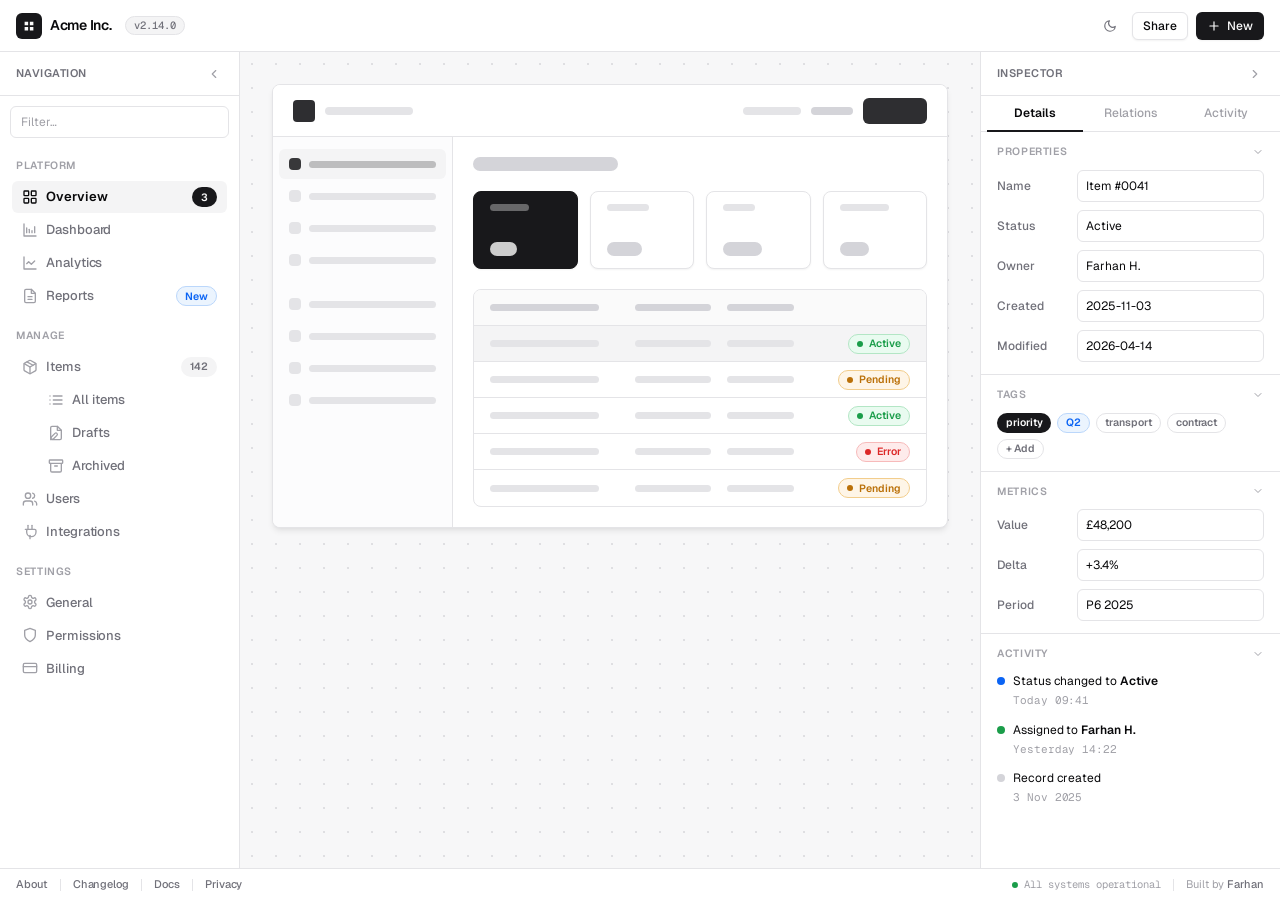
==== commit 331626dd: "Strip demo UI: remove canvas toolbar, bottom panel, panel footer; fix mobile nav width" ====
--- a/index.html
+++ b/index.html
@@ -133,44 +133,10 @@
       </div>
     </div>
 
-    <div class="panel-footer">
-      <div class="user-avatar">FH</div>
-      <div class="user-meta">
-        <div class="user-name">Farhan H.</div>
-        <div class="user-role">farhan@acme.io</div>
-      </div>
-      <button class="icon-btn" aria-label="Account menu">
-        <svg class="icon icon-sm" viewBox="0 0 24 24"><path d="m7 15 5 5 5-5"/><path d="m7 9 5-5 5 5"/></svg>
-      </button>
-    </div>
   </aside>
 
   <!-- MAIN -->
   <main class="main">
-
-    <div class="canvas-toolbar">
-      <div class="toolbar-tabs">
-        <div class="toolbar-tab active">Overview</div>
-        <div class="toolbar-tab">Details</div>
-        <div class="toolbar-tab">History</div>
-        <div class="toolbar-tab">Settings</div>
-      </div>
-      <div class="toolbar-sep"></div>
-      <span class="toolbar-meta">Saved 2m ago</span>
-      <div class="toolbar-sep"></div>
-      <button class="btn btn-ghost btn-sm">
-        <svg class="icon icon-sm" viewBox="0 0 24 24"><rect x="3" y="3" width="7" height="7" rx="1"/><rect x="14" y="3" width="7" height="7" rx="1"/><rect x="3" y="14" width="7" height="7" rx="1"/><rect x="14" y="14" width="7" height="7" rx="1"/></svg>
-        View
-      </button>
-      <button class="btn btn-ghost btn-sm">
-        <svg class="icon icon-sm" viewBox="0 0 24 24"><path d="M3 6h18"/><path d="M7 12h10"/><path d="M10 18h4"/></svg>
-        Sort
-      </button>
-      <button class="btn btn-ghost btn-sm">
-        <svg class="icon icon-sm" viewBox="0 0 24 24"><polygon points="22 3 2 3 10 12.46 10 19 14 21 14 12.46 22 3"/></svg>
-        Filter
-      </button>
-    </div>
 
     <div class="canvas-area">
       <div class="canvas">
@@ -241,45 +207,6 @@
               </div>
             </div>
           </div>
-        </div>
-      </div>
-    </div>
-
-    <!-- BOTTOM PANEL -->
-    <div class="panel-bottom" id="panelBottom">
-      <div class="bottom-tabs" id="bottomPanelHd" title="Toggle console">
-        <div class="bottom-tab active">Console</div>
-        <div class="bottom-tab">Output</div>
-        <div class="bottom-tab">
-          Problems <span class="chip chip-red">2</span>
-        </div>
-        <div class="bottom-tab">Terminal</div>
-        <div class="bottom-spacer"></div>
-        <div class="bottom-collapse-btn" id="bottomCollapseBtn">
-          <svg class="icon icon-sm bottom-collapse-chevron" viewBox="0 0 24 24"><path d="m6 9 6 6 6-6"/></svg>
-        </div>
-      </div>
-      <div class="bottom-body">
-        <div class="log-pane">
-          <div class="log-row"><span class="log-time">09:41:03</span><span class="log-msg ok">✓ Connection established</span></div>
-          <div class="log-row"><span class="log-time">09:41:05</span><span class="log-msg info">→ Fetching records [page 1/4]</span></div>
-          <div class="log-row"><span class="log-time">09:41:06</span><span class="log-msg">Data loaded: 142 items</span></div>
-          <div class="log-row"><span class="log-time">09:41:07</span><span class="log-msg warn">⚠ Rate limit at 82% capacity</span></div>
-          <div class="log-row"><span class="log-time">09:41:09</span><span class="log-msg">Cache refreshed</span></div>
-          <div class="log-row"><span class="log-time">09:41:11</span><span class="log-msg ok">✓ Sync complete (142 items)</span></div>
-          <div class="log-row"><span class="log-time">09:41:14</span><span class="log-msg info">→ Webhook received: record.updated</span></div>
-          <div class="log-row"><span class="log-time">09:41:15</span><span class="log-msg err">✕ Permission denied: billing.write</span></div>
-        </div>
-        <div class="summary-pane">
-          <div class="sum-label">Session</div>
-          <div class="sum-kv"><span class="k">Records</span><span class="v ac">142</span></div>
-          <div class="sum-kv"><span class="k">Errors</span><span class="v br">1</span></div>
-          <div class="sum-kv"><span class="k">Warnings</span><span class="v">2</span></div>
-          <div class="sum-kv"><span class="k">Duration</span><span class="v">12s</span></div>
-          <div class="sum-label">Environment</div>
-          <div class="sum-kv"><span class="k">Region</span><span class="v">eu-west-1</span></div>
-          <div class="sum-kv"><span class="k">Version</span><span class="v">v2.14.0</span></div>
-          <div class="sum-kv"><span class="k">Build</span><span class="v">a3f91c</span></div>
         </div>
       </div>
     </div>
--- a/css/app.css
+++ b/css/app.css
@@ -100,10 +100,7 @@
   --panel-w:       240px;
   --panel-w-rail:   52px;
   --right-w:       300px;
-  --bottom-h:      min(200px, 34dvh);   /* never eats more than 1/3 of viewport */
-  --bottom-h-tab:   38px;
   --topbar-h:       52px;
-  --toolbar-h:      44px;
   --mobile-nav-h:   56px;
 
   /* ── Spacing ─────────────────────────────── */
@@ -495,17 +492,13 @@
 .panel-left.collapsed .nav-label,
 .panel-left.collapsed .nav-item-text,
 .panel-left.collapsed .nav-badge,
-.panel-left.collapsed .nav-indent,
-.panel-left.collapsed .panel-footer-meta,
-.panel-left.collapsed .user-meta { display: none; }
+.panel-left.collapsed .nav-indent { display: none; }
 .panel-left.collapsed .panel-hd { justify-content: center; padding: 0; }
 .panel-left.collapsed .panel-hd-chevron { transform: rotate(180deg); }
 .panel-left.collapsed .nav-item {
   padding: 0; justify-content: center; gap: 0;
   margin: 2px var(--sp-2);
 }
-.panel-left.collapsed .nav-indent { display: none; }
-.panel-left.collapsed .panel-footer { justify-content: center; padding: var(--sp-4) 0; }
 .panel-left.collapsed .nav-section { margin-top: var(--sp-2); }
 
 .panel-search-wrap { padding: var(--sp-4) var(--sp-4) var(--sp-3); }
@@ -549,56 +542,10 @@
   background: hsl(var(--primary)); color: hsl(var(--primary-foreground));
 }
 
-.panel-footer {
-  border-top: 1px solid var(--border-c);
-  padding: var(--sp-4) var(--sp-5);
-  display: flex; align-items: center; gap: var(--sp-3); flex-shrink: 0;
-  background: var(--surface);
-}
-.user-avatar {
-  width: 32px; height: 32px; border-radius: var(--r-pill);
-  background: hsl(var(--primary)); color: hsl(var(--primary-foreground));
-  font-size: var(--fs-xs); font-weight: 600; line-height: 1;
-  display: flex; align-items: center; justify-content: center; flex-shrink: 0;
-}
-.user-meta { flex: 1; min-width: 0; }
-.user-name {
-  font-size: var(--fs-md); font-weight: 600; color: var(--text-1);
-  white-space: nowrap; overflow: hidden; text-overflow: ellipsis; line-height: 1.3;
-}
-.user-role { font-size: var(--fs-xs); color: var(--text-3); line-height: 1.3; margin-top: 2px; }
-
 /* ══════════════════════════════════════════════
    MAIN
 ══════════════════════════════════════════════ */
 .main { flex: 1; display: flex; flex-direction: column; overflow: hidden; min-width: 0; }
-
-.canvas-toolbar {
-  height: var(--toolbar-h);
-  background: var(--surface); border-bottom: 1px solid var(--border-c);
-  display: flex; align-items: center;
-  padding: 0 var(--sp-5); gap: var(--sp-2); flex-shrink: 0;
-}
-.toolbar-tabs { display: flex; align-items: center; gap: 2px; flex: 1; min-width: 0; overflow: hidden; }
-.toolbar-tab {
-  height: 28px; padding: 0 var(--sp-4);
-  border-radius: var(--r-md);
-  font-size: var(--fs-md); font-weight: 500; line-height: 1; color: var(--text-2);
-  cursor: pointer; display: flex; align-items: center; gap: var(--sp-2); white-space: nowrap;
-  transition: background var(--t-fast), color var(--t-fast); flex-shrink: 0;
-}
-.toolbar-tab:hover { background: var(--muted-bg); color: var(--text-1); }
-.toolbar-tab.active { background: var(--accent-lt); color: var(--text-1); font-weight: 600; }
-.toolbar-sep { width: 1px; height: 18px; background: var(--border-c); margin: 0 var(--sp-2); flex-shrink: 0; }
-.toolbar-meta {
-  font-family: var(--font-mono);
-  font-size: var(--fs-sm); color: var(--text-3); line-height: 1; white-space: nowrap;
-  display: flex; align-items: center; gap: var(--sp-2);
-}
-.toolbar-meta::before {
-  content: ''; width: 6px; height: 6px; border-radius: var(--r-pill);
-  background: var(--green-tx);
-}
 
 /* ── Canvas ───────────────────────────────── */
 .canvas-area {
@@ -672,84 +619,6 @@
 .c-pill-col { width: 80px; flex-shrink: 0; display: flex; justify-content: flex-end; margin-left: auto; }
 
 /* ══════════════════════════════════════════════
-   BOTTOM PANEL
-══════════════════════════════════════════════ */
-.panel-bottom {
-  background: var(--surface); border-top: 1px solid var(--border-c);
-  display: flex; flex-direction: column; flex-shrink: 0;
-  overflow: hidden;
-  height: var(--bottom-h);
-  transition: height var(--t-panel);
-}
-.panel-bottom.collapsed { height: var(--bottom-h-tab); }
-
-.bottom-tabs {
-  height: var(--h-tab);
-  display: flex; align-items: center;
-  border-bottom: 1px solid var(--border-c);
-  padding: 0 var(--sp-5); gap: var(--sp-1); flex-shrink: 0;
-}
-.bottom-tab {
-  height: var(--h-tab); padding: 0 var(--sp-4);
-  font-size: var(--fs-sm); font-weight: 500; line-height: 1; color: var(--text-3);
-  cursor: pointer;
-  border-bottom: 2px solid transparent; margin-bottom: -1px;
-  display: flex; align-items: center; gap: var(--sp-2);
-  transition: color var(--t-fast), border-color var(--t-fast);
-}
-.bottom-tab:hover { color: var(--text-1); }
-.bottom-tab.active { color: var(--text-1); border-bottom-color: hsl(var(--primary)); font-weight: 600; }
-.bottom-spacer { flex: 1; }
-.bottom-collapse-btn {
-  height: var(--h-tab); padding: 0 var(--sp-3);
-  display: flex; align-items: center; justify-content: center;
-  color: var(--text-3); cursor: pointer;
-  transition: color var(--t-fast);
-  user-select: none;
-}
-.bottom-collapse-btn:hover { color: var(--text-1); }
-.bottom-collapse-chevron { transition: transform var(--t-panel); display: inline-block; }
-.panel-bottom.collapsed .bottom-collapse-chevron { transform: rotate(180deg); }
-
-.bottom-body {
-  flex: 1; display: flex; overflow: hidden;
-  transition: opacity var(--t-panel);
-}
-.panel-bottom.collapsed .bottom-body { opacity: 0; pointer-events: none; }
-
-.log-pane {
-  flex: 1; padding: var(--sp-4) var(--sp-6);
-  overflow-y: auto; display: flex; flex-direction: column; gap: var(--sp-2);
-  border-right: 1px solid var(--border-c);
-  font-family: var(--font-mono);
-}
-.log-row {
-  display: flex; align-items: baseline; gap: var(--sp-3);
-  font-size: var(--fs-sm); line-height: var(--lh); min-height: 18px;
-}
-.log-time { font-size: var(--fs-xs); color: var(--text-3); flex-shrink: 0; width: 60px; }
-.log-msg { color: var(--text-2); }
-.log-msg.info { color: var(--blue-tx); }
-.log-msg.warn { color: var(--amber-tx); }
-.log-msg.ok   { color: var(--green-tx); }
-.log-msg.err  { color: var(--red-tx); }
-.summary-pane {
-  width: 240px; flex-shrink: 0;
-  padding: var(--sp-5) var(--sp-6);
-  display: flex; flex-direction: column; gap: var(--sp-2); overflow-y: auto;
-}
-.sum-label {
-  font-size: 10.5px; font-weight: 600; letter-spacing: 0.06em; text-transform: uppercase;
-  color: var(--text-3); line-height: var(--lh); margin-top: var(--sp-3);
-}
-.sum-label:first-child { margin-top: 0; }
-.sum-kv { display: flex; justify-content: space-between; align-items: center; font-size: var(--fs-sm); line-height: var(--lh); padding: 2px 0; }
-.sum-kv .k { color: var(--text-3); }
-.sum-kv .v { font-family: var(--font-mono); font-size: var(--fs-sm); color: var(--text-1); font-weight: 500; }
-.sum-kv .v.ac { color: hsl(var(--info)); }
-.sum-kv .v.br { color: var(--red-tx); }
-
-/* ══════════════════════════════════════════════
    RIGHT PANEL
 ══════════════════════════════════════════════ */
 .panel-right {
@@ -860,7 +729,7 @@
   flex-shrink: 0;
   z-index: 100;
 }
-.mobile-nav-items { display: flex; height: 100%; }
+.mobile-nav-items { display: flex; height: 100%; width: 100%; flex: 1; }
 .mobile-nav-item {
   flex: 1; display: flex; flex-direction: column;
   align-items: center; justify-content: center; gap: 4px;
@@ -889,7 +758,6 @@
   .topbar-search + .topbar-divider { display: none; }
   .breadcrumb span:not(:last-child),
   .breadcrumb .breadcrumb-sep { display: none; }
-  .summary-pane { width: 180px; }
   .canvas-area { padding: 20px; }
 }
 
@@ -898,7 +766,6 @@
 ══════════════════════════════════════════════ */
 @media (max-width: 640px) {
   .mobile-nav { display: flex; }
-  .panel-bottom { display: none; }
 
   /* Footer stays visible on mobile on every page — same treatment as changelog:
      wraps to two lines when tight, comfortable tap padding.
@@ -951,14 +818,12 @@
   .overlay { display: block; }
 
   .topbar-divider, .avatars, .breadcrumb,
-  .toolbar-sep, .toolbar-meta,
   .hide-mobile { display: none !important; }
 
   .canvas-area { padding: 14px; }
   .c-sidenav { display: none; }
   .c-cards { flex-wrap: wrap; }
   .c-cards .c-card { min-width: calc(50% - var(--sp-3)); }
-  .summary-pane { display: none; }
 }
 
 @media (max-width: 380px) {
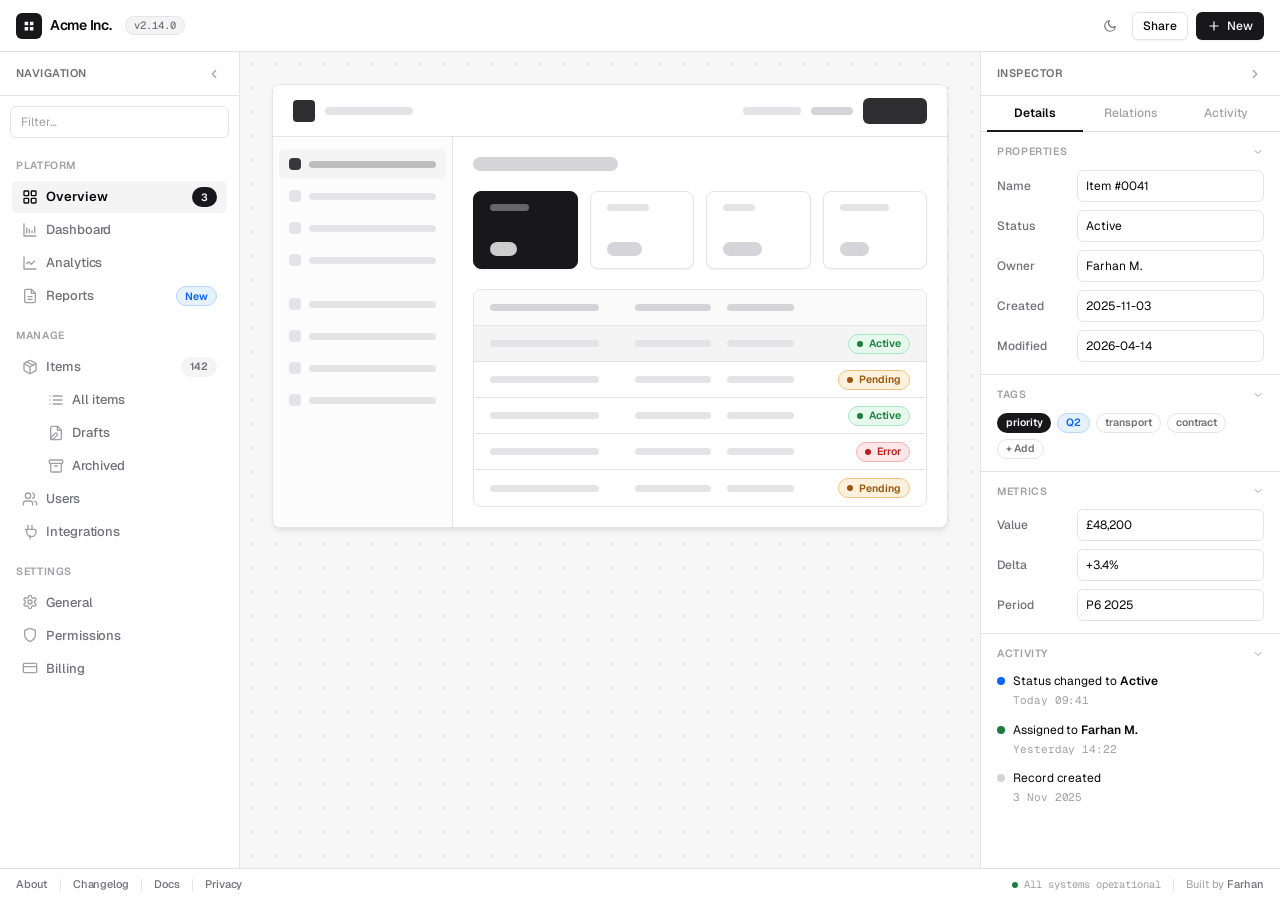
==== commit 0d76dbfc: "Refine status chip palette and update shell pages" ====
--- a/index.html
+++ b/index.html
@@ -1,352 +1,523 @@
-<!DOCTYPE html>
+<!doctype html>
 <html lang="en">
-<head>
-  <meta charset="UTF-8" />
-  <meta name="viewport" content="width=device-width, initial-scale=1.0" />
-  <title>App Wireframe</title>
-  <link rel="preconnect" href="https://fonts.googleapis.com" />
-  <link rel="preconnect" href="https://fonts.gstatic.com" crossorigin />
-  <link href="https://fonts.googleapis.com/css2?family=Geist:wght@300;400;500;600;700&family=Geist+Mono:wght@400;500&display=swap" rel="stylesheet" />
-  <link rel="stylesheet" href="css/app.css" />
-  <script>
-    // Apply theme before paint to avoid flash of incorrect theme
-    (function () {
-      try {
-        var stored = localStorage.getItem('app-theme');
-        var theme = stored || (matchMedia('(prefers-color-scheme: dark)').matches ? 'dark' : 'light');
-        document.documentElement.setAttribute('data-theme', theme);
-      } catch (_) {}
-    })();
-  </script>
-</head>
-<body>
-
-<!-- TOPBAR -->
-<header class="topbar">
-  <a href="index.html" class="topbar-logo">
-    <div class="logo-mark">
-      <svg viewBox="0 0 16 16" fill="none" stroke="currentColor" stroke-width="2" stroke-linecap="round" stroke-linejoin="round">
-        <path d="M3 3h4v4H3zM9 3h4v4H9zM3 9h4v4H3zM9 9h4v4H9z" fill="currentColor" stroke="none"/>
-      </svg>
-    </div>
-    <span>Acme Inc.</span>
-  </a>
-  <a href="changelog.html" class="version-pill" title="View changelog">v2.14.0</a>
-
-  <div class="topbar-spacer"></div>
-
-  <button class="btn btn-ghost btn-icon btn-sm theme-toggle" id="themeToggle" aria-label="Toggle theme" title="Toggle theme">
-    <svg class="icon icon-sm theme-icon-light" viewBox="0 0 24 24"><circle cx="12" cy="12" r="4"/><path d="M12 2v2M12 20v2M4.93 4.93l1.41 1.41M17.66 17.66l1.41 1.41M2 12h2M20 12h2M6.34 17.66l-1.41 1.41M19.07 4.93l-1.41 1.41"/></svg>
-    <svg class="icon icon-sm theme-icon-dark" viewBox="0 0 24 24"><path d="M21 12.79A9 9 0 1 1 11.21 3 7 7 0 0 0 21 12.79Z"/></svg>
-  </button>
-  <button class="btn btn-outline btn-sm hide-mobile">Share</button>
-  <button class="btn btn-primary btn-sm">
-    <svg class="icon icon-sm" viewBox="0 0 24 24"><path d="M12 5v14M5 12h14"/></svg>
-    New
-  </button>
-</header>
-
-<!-- WORKSPACE -->
-<div class="workspace" id="workspace">
-
-  <div class="overlay" id="overlay"></div>
-
-  <!-- LEFT PANEL -->
-  <aside class="panel-left" id="panelLeft">
-    <div class="panel-hd" id="leftPanelHd" title="Toggle navigation">
-      <span class="panel-hd-title">Navigation</span>
-      <div class="panel-hd-chevron">
-        <svg class="icon icon-sm" viewBox="0 0 24 24"><path d="m15 18-6-6 6-6"/></svg>
+  <head>
+    <meta charset="UTF-8" />
+    <meta name="viewport" content="width=device-width, initial-scale=1.0" />
+    <title>App Wireframe</title>
+    <link rel="preconnect" href="https://fonts.googleapis.com" />
+    <link rel="preconnect" href="https://fonts.gstatic.com" crossorigin />
+    <link
+      href="https://fonts.googleapis.com/css2?family=Geist:wght@300;400;500;600;700&family=Geist+Mono:wght@400;500&display=swap"
+      rel="stylesheet"
+    />
+    <link rel="stylesheet" href="css/app.css" />
+    <script>
+      // Apply theme before paint to avoid flash of incorrect theme
+      (function () {
+        try {
+          var stored = localStorage.getItem("app-theme");
+          var theme =
+            stored || (matchMedia("(prefers-color-scheme: dark)").matches ? "dark" : "light");
+          document.documentElement.setAttribute("data-theme", theme);
+        } catch (_) {}
+      })();
+    </script>
+  </head>
+  <body>
+    <!-- TOPBAR -->
+    <header class="topbar">
+      <a href="index.html" class="topbar-logo">
+        <div class="logo-mark">
+          <svg
+            viewBox="0 0 16 16"
+            fill="none"
+            stroke="currentColor"
+            stroke-width="2"
+            stroke-linecap="round"
+            stroke-linejoin="round"
+          >
+            <path
+              d="M3 3h4v4H3zM9 3h4v4H9zM3 9h4v4H3zM9 9h4v4H9z"
+              fill="currentColor"
+              stroke="none"
+            />
+          </svg>
+        </div>
+        <span>Acme Inc.</span>
+      </a>
+      <a href="changelog.html" class="version-pill" title="View changelog">v2.14.0</a>
+
+      <div class="topbar-spacer"></div>
+
+      <button
+        class="btn btn-ghost btn-icon btn-sm theme-toggle"
+        id="themeToggle"
+        aria-label="Toggle theme"
+        title="Toggle theme"
+      >
+        <svg class="icon icon-sm theme-icon-light" viewBox="0 0 24 24">
+          <circle cx="12" cy="12" r="4" />
+          <path
+            d="M12 2v2M12 20v2M4.93 4.93l1.41 1.41M17.66 17.66l1.41 1.41M2 12h2M20 12h2M6.34 17.66l-1.41 1.41M19.07 4.93l-1.41 1.41"
+          />
+        </svg>
+        <svg class="icon icon-sm theme-icon-dark" viewBox="0 0 24 24">
+          <path d="M21 12.79A9 9 0 1 1 11.21 3 7 7 0 0 0 21 12.79Z" />
+        </svg>
+      </button>
+      <button class="btn btn-outline btn-sm hide-mobile">Share</button>
+      <button class="btn btn-primary btn-sm">
+        <svg class="icon icon-sm" viewBox="0 0 24 24"><path d="M12 5v14M5 12h14" /></svg>
+        New
+      </button>
+    </header>
+
+    <!-- WORKSPACE -->
+    <div class="workspace" id="workspace">
+      <div class="overlay" id="overlay"></div>
+
+      <!-- LEFT PANEL -->
+      <aside class="panel-left" id="panelLeft">
+        <div class="panel-hd" id="leftPanelHd" title="Toggle navigation">
+          <span class="panel-hd-title">Navigation</span>
+          <div class="panel-hd-chevron">
+            <svg class="icon icon-sm" viewBox="0 0 24 24"><path d="m15 18-6-6 6-6" /></svg>
+          </div>
+        </div>
+
+        <div class="panel-search-wrap">
+          <input class="panel-search" placeholder="Filter…" />
+        </div>
+
+        <div class="panel-body">
+          <div class="nav-section">
+            <div class="nav-label">Platform</div>
+            <div class="nav-item active">
+              <svg class="icon" viewBox="0 0 24 24">
+                <rect x="3" y="3" width="7" height="7" rx="1" />
+                <rect x="14" y="3" width="7" height="7" rx="1" />
+                <rect x="3" y="14" width="7" height="7" rx="1" />
+                <rect x="14" y="14" width="7" height="7" rx="1" />
+              </svg>
+              <span class="nav-item-text">Overview</span>
+              <span class="chip nav-badge">3</span>
+            </div>
+            <div class="nav-item">
+              <svg class="icon" viewBox="0 0 24 24">
+                <path d="M3 3v18h18" />
+                <path d="M7 16V9" />
+                <path d="M11 16v-5" />
+                <path d="M15 16v-3" />
+                <path d="M19 16V7" />
+              </svg>
+              <span class="nav-item-text">Dashboard</span>
+            </div>
+            <div class="nav-item">
+              <svg class="icon" viewBox="0 0 24 24">
+                <path d="M3 3v18h18" />
+                <path d="m19 9-5 5-4-4-3 3" />
+              </svg>
+              <span class="nav-item-text">Analytics</span>
+            </div>
+            <div class="nav-item">
+              <svg class="icon" viewBox="0 0 24 24">
+                <path d="M14 2H6a2 2 0 0 0-2 2v16a2 2 0 0 0 2 2h12a2 2 0 0 0 2-2V8z" />
+                <polyline points="14 2 14 8 20 8" />
+                <line x1="9" y1="13" x2="15" y2="13" />
+                <line x1="9" y1="17" x2="15" y2="17" />
+              </svg>
+              <span class="nav-item-text">Reports</span>
+              <span class="chip chip-brand nav-badge">New</span>
+            </div>
+          </div>
+
+          <div class="nav-section">
+            <div class="nav-label">Manage</div>
+            <div class="nav-item">
+              <svg class="icon" viewBox="0 0 24 24">
+                <path d="m7.5 4.27 9 5.15" />
+                <path
+                  d="M21 8a2 2 0 0 0-1-1.73l-7-4a2 2 0 0 0-2 0l-7 4A2 2 0 0 0 3 8v8a2 2 0 0 0 1 1.73l7 4a2 2 0 0 0 2 0l7-4A2 2 0 0 0 21 16Z"
+                />
+                <path d="m3.3 7 8.7 5 8.7-5" />
+                <path d="M12 22V12" />
+              </svg>
+              <span class="nav-item-text">Items</span>
+              <span class="chip nav-badge">142</span>
+            </div>
+            <div class="nav-item nav-indent">
+              <svg class="icon" viewBox="0 0 24 24">
+                <line x1="8" y1="6" x2="21" y2="6" />
+                <line x1="8" y1="12" x2="21" y2="12" />
+                <line x1="8" y1="18" x2="21" y2="18" />
+                <line x1="3" y1="6" x2="3.01" y2="6" />
+                <line x1="3" y1="12" x2="3.01" y2="12" />
+                <line x1="3" y1="18" x2="3.01" y2="18" />
+              </svg>
+              <span class="nav-item-text">All items</span>
+            </div>
+            <div class="nav-item nav-indent">
+              <svg class="icon" viewBox="0 0 24 24">
+                <path d="M14 2H6a2 2 0 0 0-2 2v16a2 2 0 0 0 2 2h12a2 2 0 0 0 2-2V8z" />
+                <polyline points="14 2 14 8 20 8" />
+                <path d="M10.4 12.6a2 2 0 1 1 3 3L8 21l-4 1 1-4Z" />
+              </svg>
+              <span class="nav-item-text">Drafts</span>
+            </div>
+            <div class="nav-item nav-indent">
+              <svg class="icon" viewBox="0 0 24 24">
+                <rect x="2" y="3" width="20" height="5" rx="1" />
+                <path d="M4 8v11a2 2 0 0 0 2 2h12a2 2 0 0 0 2-2V8" />
+                <path d="M10 12h4" />
+              </svg>
+              <span class="nav-item-text">Archived</span>
+            </div>
+            <div class="nav-item">
+              <svg class="icon" viewBox="0 0 24 24">
+                <path d="M16 21v-2a4 4 0 0 0-4-4H6a4 4 0 0 0-4 4v2" />
+                <circle cx="9" cy="7" r="4" />
+                <path d="M22 21v-2a4 4 0 0 0-3-3.87" />
+                <path d="M16 3.13a4 4 0 0 1 0 7.75" />
+              </svg>
+              <span class="nav-item-text">Users</span>
+            </div>
+            <div class="nav-item">
+              <svg class="icon" viewBox="0 0 24 24">
+                <path d="M9 2v6" />
+                <path d="M15 2v6" />
+                <path d="M12 17v5" />
+                <path d="M5 8h14a2 2 0 0 1 2 2v2a7 7 0 0 1-14 0v-2a2 2 0 0 1 2-2Z" />
+              </svg>
+              <span class="nav-item-text">Integrations</span>
+            </div>
+          </div>
+
+          <div class="nav-section">
+            <div class="nav-label">Settings</div>
+            <div class="nav-item">
+              <svg class="icon" viewBox="0 0 24 24">
+                <path
+                  d="M12.22 2h-.44a2 2 0 0 0-2 2v.18a2 2 0 0 1-1 1.73l-.43.25a2 2 0 0 1-2 0l-.15-.08a2 2 0 0 0-2.73.73l-.22.38a2 2 0 0 0 .73 2.73l.15.1a2 2 0 0 1 1 1.72v.51a2 2 0 0 1-1 1.74l-.15.09a2 2 0 0 0-.73 2.73l.22.38a2 2 0 0 0 2.73.73l.15-.08a2 2 0 0 1 2 0l.43.25a2 2 0 0 1 1 1.73V20a2 2 0 0 0 2 2h.44a2 2 0 0 0 2-2v-.18a2 2 0 0 1 1-1.73l.43-.25a2 2 0 0 1 2 0l.15.08a2 2 0 0 0 2.73-.73l.22-.39a2 2 0 0 0-.73-2.73l-.15-.08a2 2 0 0 1-1-1.74v-.5a2 2 0 0 1 1-1.74l.15-.09a2 2 0 0 0 .73-2.73l-.22-.38a2 2 0 0 0-2.73-.73l-.15.08a2 2 0 0 1-2 0l-.43-.25a2 2 0 0 1-1-1.73V4a2 2 0 0 0-2-2Z"
+                />
+                <circle cx="12" cy="12" r="3" />
+              </svg>
+              <span class="nav-item-text">General</span>
+            </div>
+            <div class="nav-item">
+              <svg class="icon" viewBox="0 0 24 24">
+                <path d="M12 22s8-4 8-10V5l-8-3-8 3v7c0 6 8 10 8 10z" />
+              </svg>
+              <span class="nav-item-text">Permissions</span>
+            </div>
+            <div class="nav-item">
+              <svg class="icon" viewBox="0 0 24 24">
+                <rect x="2" y="5" width="20" height="14" rx="2" />
+                <line x1="2" y1="10" x2="22" y2="10" />
+              </svg>
+              <span class="nav-item-text">Billing</span>
+            </div>
+          </div>
+        </div>
+      </aside>
+
+      <!-- MAIN -->
+      <main class="main">
+        <div class="canvas-area">
+          <div class="canvas">
+            <div class="c-topbar">
+              <div class="c-logo"></div>
+              <div class="c-sk" style="width: 88px"></div>
+              <div style="flex: 1"></div>
+              <div class="c-sk" style="width: 58px"></div>
+              <div class="c-sk-dk" style="width: 42px"></div>
+              <div class="c-sk-btn"></div>
+            </div>
+            <div class="c-body">
+              <div class="c-sidenav">
+                <div class="c-nav-row sel">
+                  <div class="c-dot"></div>
+                  <div class="c-lbl"></div>
+                </div>
+                <div class="c-nav-row">
+                  <div class="c-dot"></div>
+                  <div class="c-lbl" style="width: 60%"></div>
+                </div>
+                <div class="c-nav-row">
+                  <div class="c-dot"></div>
+                  <div class="c-lbl" style="width: 75%"></div>
+                </div>
+                <div class="c-nav-row">
+                  <div class="c-dot"></div>
+                  <div class="c-lbl" style="width: 50%"></div>
+                </div>
+                <div style="height: var(--sp-4)"></div>
+                <div class="c-nav-row">
+                  <div class="c-dot"></div>
+                  <div class="c-lbl" style="width: 65%"></div>
+                </div>
+                <div class="c-nav-row">
+                  <div class="c-dot"></div>
+                  <div class="c-lbl" style="width: 45%"></div>
+                </div>
+                <div class="c-nav-row">
+                  <div class="c-dot"></div>
+                  <div class="c-lbl" style="width: 78%"></div>
+                </div>
+                <div class="c-nav-row">
+                  <div class="c-dot"></div>
+                  <div class="c-lbl" style="width: 55%"></div>
+                </div>
+              </div>
+              <div class="c-content">
+                <div class="c-title-ph"></div>
+                <div class="c-cards">
+                  <div class="c-card hl">
+                    <div class="ck-top"></div>
+                    <div class="ck-bot"></div>
+                  </div>
+                  <div class="c-card">
+                    <div class="ck-top" style="width: 60%"></div>
+                    <div class="ck-bot" style="width: 50%"></div>
+                  </div>
+                  <div class="c-card">
+                    <div class="ck-top" style="width: 45%"></div>
+                    <div class="ck-bot" style="width: 55%"></div>
+                  </div>
+                  <div class="c-card">
+                    <div class="ck-top" style="width: 70%"></div>
+                    <div class="ck-bot" style="width: 42%"></div>
+                  </div>
+                </div>
+                <div class="c-table">
+                  <div class="c-thead">
+                    <div class="c-th-ph" style="width: 26%"></div>
+                    <div class="c-th-ph" style="width: 18%; margin-left: auto"></div>
+                    <div class="c-th-ph" style="width: 16%; margin-left: var(--sp-6)"></div>
+                    <div style="width: 80px; margin-left: auto"></div>
+                  </div>
+                  <div class="c-trow sel">
+                    <div class="c-td-ph" style="width: 26%"></div>
+                    <div class="c-td-ph" style="width: 18%; margin-left: auto"></div>
+                    <div class="c-td-ph" style="width: 16%; margin-left: var(--sp-6)"></div>
+                    <div class="c-pill-col">
+                      <span class="chip chip-green"><span class="chip-dot"></span>Active</span>
+                    </div>
+                  </div>
+                  <div class="c-trow">
+                    <div class="c-td-ph" style="width: 26%"></div>
+                    <div class="c-td-ph" style="width: 18%; margin-left: auto"></div>
+                    <div class="c-td-ph" style="width: 16%; margin-left: var(--sp-6)"></div>
+                    <div class="c-pill-col">
+                      <span class="chip chip-amber"><span class="chip-dot"></span>Pending</span>
+                    </div>
+                  </div>
+                  <div class="c-trow">
+                    <div class="c-td-ph" style="width: 26%"></div>
+                    <div class="c-td-ph" style="width: 18%; margin-left: auto"></div>
+                    <div class="c-td-ph" style="width: 16%; margin-left: var(--sp-6)"></div>
+                    <div class="c-pill-col">
+                      <span class="chip chip-green"><span class="chip-dot"></span>Active</span>
+                    </div>
+                  </div>
+                  <div class="c-trow">
+                    <div class="c-td-ph" style="width: 26%"></div>
+                    <div class="c-td-ph" style="width: 18%; margin-left: auto"></div>
+                    <div class="c-td-ph" style="width: 16%; margin-left: var(--sp-6)"></div>
+                    <div class="c-pill-col">
+                      <span class="chip chip-red"><span class="chip-dot"></span>Error</span>
+                    </div>
+                  </div>
+                  <div class="c-trow">
+                    <div class="c-td-ph" style="width: 26%"></div>
+                    <div class="c-td-ph" style="width: 18%; margin-left: auto"></div>
+                    <div class="c-td-ph" style="width: 16%; margin-left: var(--sp-6)"></div>
+                    <div class="c-pill-col">
+                      <span class="chip chip-amber"><span class="chip-dot"></span>Pending</span>
+                    </div>
+                  </div>
+                </div>
+              </div>
+            </div>
+          </div>
+        </div>
+      </main>
+
+      <!-- RIGHT PANEL -->
+      <aside class="panel-right" id="panelRight">
+        <div class="panel-hd" id="rightPanelHd" title="Toggle inspector">
+          <span class="panel-hd-title">Inspector</span>
+          <div class="panel-hd-chevron">
+            <svg class="icon icon-sm" viewBox="0 0 24 24"><path d="m9 18 6-6-6-6" /></svg>
+          </div>
+        </div>
+
+        <div class="right-tabs">
+          <div class="right-tab active">Details</div>
+          <div class="right-tab">Relations</div>
+          <div class="right-tab">Activity</div>
+        </div>
+
+        <div class="right-body">
+          <div class="right-section">
+            <div class="right-section-title">
+              Properties
+              <svg class="icon icon-xs chev" viewBox="0 0 24 24"><path d="m6 9 6 6 6-6" /></svg>
+            </div>
+            <div class="field-row">
+              <span class="field-label">Name</span>
+              <div class="field-val"><input value="Item #0041" /></div>
+            </div>
+            <div class="field-row">
+              <span class="field-label">Status</span>
+              <div class="field-val"><input value="Active" /></div>
+            </div>
+            <div class="field-row">
+              <span class="field-label">Owner</span>
+              <div class="field-val"><input value="Farhan M." /></div>
+            </div>
+            <div class="field-row">
+              <span class="field-label">Created</span>
+              <div class="field-val"><input value="2025-11-03" /></div>
+            </div>
+            <div class="field-row">
+              <span class="field-label">Modified</span>
+              <div class="field-val"><input value="2026-04-14" /></div>
+            </div>
+          </div>
+          <div class="right-section">
+            <div class="right-section-title">
+              Tags
+              <svg class="icon icon-xs chev" viewBox="0 0 24 24"><path d="m6 9 6 6 6-6" /></svg>
+            </div>
+            <div class="tag-row">
+              <span class="chip chip-accent">priority</span>
+              <span class="chip chip-brand">Q2</span>
+              <span class="chip chip-outline">transport</span>
+              <span class="chip chip-outline">contract</span>
+              <span class="chip chip-outline">+ Add</span>
+            </div>
+          </div>
+          <div class="right-section">
+            <div class="right-section-title">
+              Metrics
+              <svg class="icon icon-xs chev" viewBox="0 0 24 24"><path d="m6 9 6 6 6-6" /></svg>
+            </div>
+            <div class="field-row">
+              <span class="field-label">Value</span>
+              <div class="field-val"><input value="£48,200" /></div>
+            </div>
+            <div class="field-row">
+              <span class="field-label">Delta</span>
+              <div class="field-val"><input value="+3.4%" /></div>
+            </div>
+            <div class="field-row">
+              <span class="field-label">Period</span>
+              <div class="field-val"><input value="P6 2025" /></div>
+            </div>
+          </div>
+          <div class="right-section">
+            <div class="right-section-title">
+              Activity
+              <svg class="icon icon-xs chev" viewBox="0 0 24 24"><path d="m6 9 6 6 6-6" /></svg>
+            </div>
+            <div class="activity-list">
+              <div class="activity-row">
+                <div class="act-dot ac"></div>
+                <div class="act-body">
+                  <div class="act-text">Status changed to <strong>Active</strong></div>
+                  <div class="act-time">Today 09:41</div>
+                </div>
+              </div>
+              <div class="activity-row">
+                <div class="act-dot br"></div>
+                <div class="act-body">
+                  <div class="act-text">Assigned to <strong>Farhan M.</strong></div>
+                  <div class="act-time">Yesterday 14:22</div>
+                </div>
+              </div>
+              <div class="activity-row">
+                <div class="act-dot"></div>
+                <div class="act-body">
+                  <div class="act-text">Record created</div>
+                  <div class="act-time">3 Nov 2025</div>
+                </div>
+              </div>
+            </div>
+          </div>
+        </div>
+      </aside>
+
+      <div class="right-collapse-tab" id="rightCollapseTab" title="Open inspector">
+        <svg class="icon icon-sm" viewBox="0 0 24 24"><path d="m15 18-6-6 6-6" /></svg>
       </div>
     </div>
 
-    <div class="panel-search-wrap">
-      <input class="panel-search" placeholder="Filter…" />
-    </div>
-
-    <div class="panel-body">
-      <div class="nav-section">
-        <div class="nav-label">Platform</div>
-        <div class="nav-item active">
-          <svg class="icon" viewBox="0 0 24 24"><rect x="3" y="3" width="7" height="7" rx="1"/><rect x="14" y="3" width="7" height="7" rx="1"/><rect x="3" y="14" width="7" height="7" rx="1"/><rect x="14" y="14" width="7" height="7" rx="1"/></svg>
-          <span class="nav-item-text">Overview</span>
-          <span class="chip nav-badge">3</span>
-        </div>
-        <div class="nav-item">
-          <svg class="icon" viewBox="0 0 24 24"><path d="M3 3v18h18"/><path d="M7 16V9"/><path d="M11 16v-5"/><path d="M15 16v-3"/><path d="M19 16V7"/></svg>
-          <span class="nav-item-text">Dashboard</span>
-        </div>
-        <div class="nav-item">
-          <svg class="icon" viewBox="0 0 24 24"><path d="M3 3v18h18"/><path d="m19 9-5 5-4-4-3 3"/></svg>
-          <span class="nav-item-text">Analytics</span>
-        </div>
-        <div class="nav-item">
-          <svg class="icon" viewBox="0 0 24 24"><path d="M14 2H6a2 2 0 0 0-2 2v16a2 2 0 0 0 2 2h12a2 2 0 0 0 2-2V8z"/><polyline points="14 2 14 8 20 8"/><line x1="9" y1="13" x2="15" y2="13"/><line x1="9" y1="17" x2="15" y2="17"/></svg>
-          <span class="nav-item-text">Reports</span>
-          <span class="chip chip-brand nav-badge">New</span>
+    <!-- APP FOOTER -->
+    <footer class="app-footer">
+      <a href="#about">About</a>
+      <span class="footer-sep"></span>
+      <a href="changelog.html">Changelog</a>
+      <span class="footer-sep"></span>
+      <a href="#docs">Docs</a>
+      <span class="footer-sep"></span>
+      <a href="#privacy">Privacy</a>
+      <span class="footer-spacer"></span>
+      <span class="footer-meta">All systems operational</span>
+      <span class="footer-sep"></span>
+      <span>Built by <a href="#farhan" style="display: inline">Farhan</a></span>
+    </footer>
+
+    <!-- MOBILE NAV BAR -->
+    <nav class="mobile-nav">
+      <div class="mobile-nav-items">
+        <div class="mobile-nav-item active" id="mobileNavMain">
+          <div class="mobile-nav-icon">
+            <svg class="icon" viewBox="0 0 24 24">
+              <rect x="3" y="3" width="7" height="7" rx="1" />
+              <rect x="14" y="3" width="7" height="7" rx="1" />
+              <rect x="3" y="14" width="7" height="7" rx="1" />
+              <rect x="14" y="14" width="7" height="7" rx="1" />
+            </svg>
+          </div>
+          Home
+        </div>
+        <div class="mobile-nav-item" id="mobileNavLeft">
+          <div class="mobile-nav-icon">
+            <svg class="icon" viewBox="0 0 24 24">
+              <line x1="3" y1="6" x2="21" y2="6" />
+              <line x1="3" y1="12" x2="21" y2="12" />
+              <line x1="3" y1="18" x2="21" y2="18" />
+            </svg>
+          </div>
+          Menu
+        </div>
+        <div class="mobile-nav-item brand-item" id="mobileNavNew">
+          <div class="mobile-nav-icon">
+            <svg class="icon" viewBox="0 0 24 24"><path d="M12 5v14M5 12h14" /></svg>
+          </div>
+          New
+        </div>
+        <div class="mobile-nav-item" id="mobileNavRight">
+          <div class="mobile-nav-icon">
+            <svg class="icon" viewBox="0 0 24 24">
+              <rect x="3" y="3" width="18" height="18" rx="2" />
+              <path d="M15 3v18" />
+            </svg>
+          </div>
+          Details
+        </div>
+        <div class="mobile-nav-item" id="mobileNavSearch">
+          <div class="mobile-nav-icon">
+            <svg class="icon" viewBox="0 0 24 24">
+              <circle cx="11" cy="11" r="8" />
+              <path d="m21 21-4.3-4.3" />
+            </svg>
+          </div>
+          Search
         </div>
       </div>
-
-      <div class="nav-section">
-        <div class="nav-label">Manage</div>
-        <div class="nav-item">
-          <svg class="icon" viewBox="0 0 24 24"><path d="m7.5 4.27 9 5.15"/><path d="M21 8a2 2 0 0 0-1-1.73l-7-4a2 2 0 0 0-2 0l-7 4A2 2 0 0 0 3 8v8a2 2 0 0 0 1 1.73l7 4a2 2 0 0 0 2 0l7-4A2 2 0 0 0 21 16Z"/><path d="m3.3 7 8.7 5 8.7-5"/><path d="M12 22V12"/></svg>
-          <span class="nav-item-text">Items</span>
-          <span class="chip nav-badge">142</span>
-        </div>
-        <div class="nav-item nav-indent">
-          <svg class="icon" viewBox="0 0 24 24"><line x1="8" y1="6" x2="21" y2="6"/><line x1="8" y1="12" x2="21" y2="12"/><line x1="8" y1="18" x2="21" y2="18"/><line x1="3" y1="6" x2="3.01" y2="6"/><line x1="3" y1="12" x2="3.01" y2="12"/><line x1="3" y1="18" x2="3.01" y2="18"/></svg>
-          <span class="nav-item-text">All items</span>
-        </div>
-        <div class="nav-item nav-indent">
-          <svg class="icon" viewBox="0 0 24 24"><path d="M14 2H6a2 2 0 0 0-2 2v16a2 2 0 0 0 2 2h12a2 2 0 0 0 2-2V8z"/><polyline points="14 2 14 8 20 8"/><path d="M10.4 12.6a2 2 0 1 1 3 3L8 21l-4 1 1-4Z"/></svg>
-          <span class="nav-item-text">Drafts</span>
-        </div>
-        <div class="nav-item nav-indent">
-          <svg class="icon" viewBox="0 0 24 24"><rect x="2" y="3" width="20" height="5" rx="1"/><path d="M4 8v11a2 2 0 0 0 2 2h12a2 2 0 0 0 2-2V8"/><path d="M10 12h4"/></svg>
-          <span class="nav-item-text">Archived</span>
-        </div>
-        <div class="nav-item">
-          <svg class="icon" viewBox="0 0 24 24"><path d="M16 21v-2a4 4 0 0 0-4-4H6a4 4 0 0 0-4 4v2"/><circle cx="9" cy="7" r="4"/><path d="M22 21v-2a4 4 0 0 0-3-3.87"/><path d="M16 3.13a4 4 0 0 1 0 7.75"/></svg>
-          <span class="nav-item-text">Users</span>
-        </div>
-        <div class="nav-item">
-          <svg class="icon" viewBox="0 0 24 24"><path d="M9 2v6"/><path d="M15 2v6"/><path d="M12 17v5"/><path d="M5 8h14a2 2 0 0 1 2 2v2a7 7 0 0 1-14 0v-2a2 2 0 0 1 2-2Z"/></svg>
-          <span class="nav-item-text">Integrations</span>
-        </div>
-      </div>
-
-      <div class="nav-section">
-        <div class="nav-label">Settings</div>
-        <div class="nav-item">
-          <svg class="icon" viewBox="0 0 24 24"><path d="M12.22 2h-.44a2 2 0 0 0-2 2v.18a2 2 0 0 1-1 1.73l-.43.25a2 2 0 0 1-2 0l-.15-.08a2 2 0 0 0-2.73.73l-.22.38a2 2 0 0 0 .73 2.73l.15.1a2 2 0 0 1 1 1.72v.51a2 2 0 0 1-1 1.74l-.15.09a2 2 0 0 0-.73 2.73l.22.38a2 2 0 0 0 2.73.73l.15-.08a2 2 0 0 1 2 0l.43.25a2 2 0 0 1 1 1.73V20a2 2 0 0 0 2 2h.44a2 2 0 0 0 2-2v-.18a2 2 0 0 1 1-1.73l.43-.25a2 2 0 0 1 2 0l.15.08a2 2 0 0 0 2.73-.73l.22-.39a2 2 0 0 0-.73-2.73l-.15-.08a2 2 0 0 1-1-1.74v-.5a2 2 0 0 1 1-1.74l.15-.09a2 2 0 0 0 .73-2.73l-.22-.38a2 2 0 0 0-2.73-.73l-.15.08a2 2 0 0 1-2 0l-.43-.25a2 2 0 0 1-1-1.73V4a2 2 0 0 0-2-2Z"/><circle cx="12" cy="12" r="3"/></svg>
-          <span class="nav-item-text">General</span>
-        </div>
-        <div class="nav-item">
-          <svg class="icon" viewBox="0 0 24 24"><path d="M12 22s8-4 8-10V5l-8-3-8 3v7c0 6 8 10 8 10z"/></svg>
-          <span class="nav-item-text">Permissions</span>
-        </div>
-        <div class="nav-item">
-          <svg class="icon" viewBox="0 0 24 24"><rect x="2" y="5" width="20" height="14" rx="2"/><line x1="2" y1="10" x2="22" y2="10"/></svg>
-          <span class="nav-item-text">Billing</span>
-        </div>
-      </div>
-    </div>
-
-  </aside>
-
-  <!-- MAIN -->
-  <main class="main">
-
-    <div class="canvas-area">
-      <div class="canvas">
-        <div class="c-topbar">
-          <div class="c-logo"></div>
-          <div class="c-sk" style="width:88px"></div>
-          <div style="flex:1"></div>
-          <div class="c-sk" style="width:58px"></div>
-          <div class="c-sk-dk" style="width:42px"></div>
-          <div class="c-sk-btn"></div>
-        </div>
-        <div class="c-body">
-          <div class="c-sidenav">
-            <div class="c-nav-row sel"><div class="c-dot"></div><div class="c-lbl"></div></div>
-            <div class="c-nav-row"><div class="c-dot"></div><div class="c-lbl" style="width:60%"></div></div>
-            <div class="c-nav-row"><div class="c-dot"></div><div class="c-lbl" style="width:75%"></div></div>
-            <div class="c-nav-row"><div class="c-dot"></div><div class="c-lbl" style="width:50%"></div></div>
-            <div style="height:var(--sp-4)"></div>
-            <div class="c-nav-row"><div class="c-dot"></div><div class="c-lbl" style="width:65%"></div></div>
-            <div class="c-nav-row"><div class="c-dot"></div><div class="c-lbl" style="width:45%"></div></div>
-            <div class="c-nav-row"><div class="c-dot"></div><div class="c-lbl" style="width:78%"></div></div>
-            <div class="c-nav-row"><div class="c-dot"></div><div class="c-lbl" style="width:55%"></div></div>
-          </div>
-          <div class="c-content">
-            <div class="c-title-ph"></div>
-            <div class="c-cards">
-              <div class="c-card hl"><div class="ck-top"></div><div class="ck-bot"></div></div>
-              <div class="c-card"><div class="ck-top" style="width:60%"></div><div class="ck-bot" style="width:50%"></div></div>
-              <div class="c-card"><div class="ck-top" style="width:45%"></div><div class="ck-bot" style="width:55%"></div></div>
-              <div class="c-card"><div class="ck-top" style="width:70%"></div><div class="ck-bot" style="width:42%"></div></div>
-            </div>
-            <div class="c-table">
-              <div class="c-thead">
-                <div class="c-th-ph" style="width:26%"></div>
-                <div class="c-th-ph" style="width:18%;margin-left:auto"></div>
-                <div class="c-th-ph" style="width:16%;margin-left:var(--sp-6)"></div>
-                <div style="width:80px;margin-left:auto"></div>
-              </div>
-              <div class="c-trow sel">
-                <div class="c-td-ph" style="width:26%"></div>
-                <div class="c-td-ph" style="width:18%;margin-left:auto"></div>
-                <div class="c-td-ph" style="width:16%;margin-left:var(--sp-6)"></div>
-                <div class="c-pill-col"><span class="chip chip-green"><span class="chip-dot"></span>Active</span></div>
-              </div>
-              <div class="c-trow">
-                <div class="c-td-ph" style="width:26%"></div>
-                <div class="c-td-ph" style="width:18%;margin-left:auto"></div>
-                <div class="c-td-ph" style="width:16%;margin-left:var(--sp-6)"></div>
-                <div class="c-pill-col"><span class="chip chip-amber"><span class="chip-dot"></span>Pending</span></div>
-              </div>
-              <div class="c-trow">
-                <div class="c-td-ph" style="width:26%"></div>
-                <div class="c-td-ph" style="width:18%;margin-left:auto"></div>
-                <div class="c-td-ph" style="width:16%;margin-left:var(--sp-6)"></div>
-                <div class="c-pill-col"><span class="chip chip-green"><span class="chip-dot"></span>Active</span></div>
-              </div>
-              <div class="c-trow">
-                <div class="c-td-ph" style="width:26%"></div>
-                <div class="c-td-ph" style="width:18%;margin-left:auto"></div>
-                <div class="c-td-ph" style="width:16%;margin-left:var(--sp-6)"></div>
-                <div class="c-pill-col"><span class="chip chip-red"><span class="chip-dot"></span>Error</span></div>
-              </div>
-              <div class="c-trow">
-                <div class="c-td-ph" style="width:26%"></div>
-                <div class="c-td-ph" style="width:18%;margin-left:auto"></div>
-                <div class="c-td-ph" style="width:16%;margin-left:var(--sp-6)"></div>
-                <div class="c-pill-col"><span class="chip chip-amber"><span class="chip-dot"></span>Pending</span></div>
-              </div>
-            </div>
-          </div>
-        </div>
-      </div>
-    </div>
-
-  </main>
-
-  <!-- RIGHT PANEL -->
-  <aside class="panel-right" id="panelRight">
-    <div class="panel-hd" id="rightPanelHd" title="Toggle inspector">
-      <span class="panel-hd-title">Inspector</span>
-      <div class="panel-hd-chevron">
-        <svg class="icon icon-sm" viewBox="0 0 24 24"><path d="m9 18 6-6-6-6"/></svg>
-      </div>
-    </div>
-
-    <div class="right-tabs">
-      <div class="right-tab active">Details</div>
-      <div class="right-tab">Relations</div>
-      <div class="right-tab">Activity</div>
-    </div>
-
-    <div class="right-body">
-      <div class="right-section">
-        <div class="right-section-title">Properties
-          <svg class="icon icon-xs chev" viewBox="0 0 24 24"><path d="m6 9 6 6 6-6"/></svg>
-        </div>
-        <div class="field-row"><span class="field-label">Name</span><div class="field-val"><input value="Item #0041" /></div></div>
-        <div class="field-row"><span class="field-label">Status</span><div class="field-val"><input value="Active" /></div></div>
-        <div class="field-row"><span class="field-label">Owner</span><div class="field-val"><input value="Farhan H." /></div></div>
-        <div class="field-row"><span class="field-label">Created</span><div class="field-val"><input value="2025-11-03" /></div></div>
-        <div class="field-row"><span class="field-label">Modified</span><div class="field-val"><input value="2026-04-14" /></div></div>
-      </div>
-      <div class="right-section">
-        <div class="right-section-title">Tags
-          <svg class="icon icon-xs chev" viewBox="0 0 24 24"><path d="m6 9 6 6 6-6"/></svg>
-        </div>
-        <div class="tag-row">
-          <span class="chip chip-accent">priority</span>
-          <span class="chip chip-brand">Q2</span>
-          <span class="chip chip-outline">transport</span>
-          <span class="chip chip-outline">contract</span>
-          <span class="chip chip-outline">+ Add</span>
-        </div>
-      </div>
-      <div class="right-section">
-        <div class="right-section-title">Metrics
-          <svg class="icon icon-xs chev" viewBox="0 0 24 24"><path d="m6 9 6 6 6-6"/></svg>
-        </div>
-        <div class="field-row"><span class="field-label">Value</span><div class="field-val"><input value="£48,200" /></div></div>
-        <div class="field-row"><span class="field-label">Delta</span><div class="field-val"><input value="+3.4%" /></div></div>
-        <div class="field-row"><span class="field-label">Period</span><div class="field-val"><input value="P6 2025" /></div></div>
-      </div>
-      <div class="right-section">
-        <div class="right-section-title">Activity
-          <svg class="icon icon-xs chev" viewBox="0 0 24 24"><path d="m6 9 6 6 6-6"/></svg>
-        </div>
-        <div class="activity-list">
-          <div class="activity-row">
-            <div class="act-dot ac"></div>
-            <div class="act-body">
-              <div class="act-text">Status changed to <strong>Active</strong></div>
-              <div class="act-time">Today 09:41</div>
-            </div>
-          </div>
-          <div class="activity-row">
-            <div class="act-dot br"></div>
-            <div class="act-body">
-              <div class="act-text">Assigned to <strong>Farhan H.</strong></div>
-              <div class="act-time">Yesterday 14:22</div>
-            </div>
-          </div>
-          <div class="activity-row">
-            <div class="act-dot"></div>
-            <div class="act-body">
-              <div class="act-text">Record created</div>
-              <div class="act-time">3 Nov 2025</div>
-            </div>
-          </div>
-        </div>
-      </div>
-    </div>
-  </aside>
-
-  <div class="right-collapse-tab" id="rightCollapseTab" title="Open inspector">
-    <svg class="icon icon-sm" viewBox="0 0 24 24"><path d="m15 18-6-6 6-6"/></svg>
-  </div>
-
-</div>
-
-<!-- APP FOOTER -->
-<footer class="app-footer">
-  <a href="#about">About</a>
-  <span class="footer-sep"></span>
-  <a href="changelog.html">Changelog</a>
-  <span class="footer-sep"></span>
-  <a href="#docs">Docs</a>
-  <span class="footer-sep"></span>
-  <a href="#privacy">Privacy</a>
-  <span class="footer-spacer"></span>
-  <span class="footer-meta">All systems operational</span>
-  <span class="footer-sep"></span>
-  <span>Built by <a href="#farhan" style="display:inline">Farhan</a></span>
-</footer>
-
-<!-- MOBILE NAV BAR -->
-<nav class="mobile-nav">
-  <div class="mobile-nav-items">
-    <div class="mobile-nav-item active" id="mobileNavMain">
-      <div class="mobile-nav-icon">
-        <svg class="icon" viewBox="0 0 24 24"><rect x="3" y="3" width="7" height="7" rx="1"/><rect x="14" y="3" width="7" height="7" rx="1"/><rect x="3" y="14" width="7" height="7" rx="1"/><rect x="14" y="14" width="7" height="7" rx="1"/></svg>
-      </div>
-      Home
-    </div>
-    <div class="mobile-nav-item" id="mobileNavLeft">
-      <div class="mobile-nav-icon">
-        <svg class="icon" viewBox="0 0 24 24"><line x1="3" y1="6" x2="21" y2="6"/><line x1="3" y1="12" x2="21" y2="12"/><line x1="3" y1="18" x2="21" y2="18"/></svg>
-      </div>
-      Menu
-    </div>
-    <div class="mobile-nav-item brand-item" id="mobileNavNew">
-      <div class="mobile-nav-icon">
-        <svg class="icon" viewBox="0 0 24 24"><path d="M12 5v14M5 12h14"/></svg>
-      </div>
-      New
-    </div>
-    <div class="mobile-nav-item" id="mobileNavRight">
-      <div class="mobile-nav-icon">
-        <svg class="icon" viewBox="0 0 24 24"><rect x="3" y="3" width="18" height="18" rx="2"/><path d="M15 3v18"/></svg>
-      </div>
-      Details
-    </div>
-    <div class="mobile-nav-item" id="mobileNavSearch">
-      <div class="mobile-nav-icon">
-        <svg class="icon" viewBox="0 0 24 24"><circle cx="11" cy="11" r="8"/><path d="m21 21-4.3-4.3"/></svg>
-      </div>
-      Search
-    </div>
-  </div>
-</nav>
-
-<script src="js/app.js" defer></script>
-</body>
+    </nav>
+
+    <script src="js/app.js" defer></script>
+  </body>
 </html>
--- a/css/app.css
+++ b/css/app.css
@@ -69,11 +69,11 @@
   --ring:                 240 5% 64.9%;
 
   /* Status */
-  --success:              142 71% 36%;
-  --success-bg:           142 71% 95%;
-  --warning:              35 92% 38%;
-  --warning-bg:           38 92% 95%;
-  --info-bg:              214 95% 96%;
+  --success:              142 65% 30%;
+  --success-bg:           142 60% 94%;
+  --warning:              32 85% 32%;
+  --warning-bg:           38 88% 93%;
+  --info-bg:              214 95% 95%;
 
   /* Backwards-compatible aliases used throughout */
   --bg:        hsl(var(--background));
@@ -91,17 +91,18 @@
   --overlay:   hsl(240 10% 3.9% / 0.45);
 
   /* Status semantic */
-  --green-bg:  hsl(var(--success-bg)); --green-bd: hsl(142 50% 80%); --green-tx: hsl(var(--success));
-  --amber-bg:  hsl(var(--warning-bg)); --amber-bd: hsl(38 80% 75%);  --amber-tx: hsl(var(--warning));
-  --red-bg:    hsl(0 93% 96%);         --red-bd:   hsl(0 80% 85%);   --red-tx:   hsl(var(--destructive));
-  --blue-bg:   hsl(var(--info-bg));    --blue-bd:  hsl(214 90% 82%); --blue-tx:  hsl(var(--info));
+  --green-bg:  hsl(var(--success-bg)); --green-bd: hsl(142 55% 78%); --green-tx: hsl(var(--success));
+  --amber-bg:  hsl(var(--warning-bg)); --amber-bd: hsl(35 85% 72%);  --amber-tx: hsl(var(--warning));
+  --red-bg:    hsl(0 88% 95%);         --red-bd:   hsl(0 78% 82%);   --red-tx:   hsl(0 72% 42%);
+  --blue-bg:   hsl(var(--info-bg));    --blue-bd:  hsl(214 90% 80%); --blue-tx:  hsl(217 91% 45%);
+  --violet-bg: hsl(262 85% 96%);       --violet-bd:hsl(262 75% 82%); --violet-tx:hsl(262 70% 46%);
 
   /* ── Layout ──────────────────────────────── */
   --panel-w:       240px;
   --panel-w-rail:   52px;
   --right-w:       300px;
   --topbar-h:       52px;
-  --mobile-nav-h:   56px;
+  --mobile-nav-h:   68px;
 
   /* ── Spacing ─────────────────────────────── */
   --sp-1:  4px;  --sp-2:  6px;  --sp-3:  8px;
@@ -169,12 +170,12 @@
   --ring:                 240 4.9% 83.9%;
 
   /* Status (dimmed for dark background) */
-  --success:              142 60% 55%;
-  --success-bg:           142 50% 14%;
-  --warning:              38 92% 60%;
-  --warning-bg:           38 60% 14%;
-  --info:                 217 91% 60%;
-  --info-bg:              217 60% 14%;
+  --success:              142 65% 58%;
+  --success-bg:           142 55% 13%;
+  --warning:              38 95% 62%;
+  --warning-bg:           35 70% 13%;
+  --info:                 217 92% 62%;
+  --info-bg:              217 70% 14%;
 
   /* Aliases that were hard-coded in light mode */
   --border-2:  hsl(240 3.7% 25%);
@@ -182,11 +183,14 @@
   --overlay:   hsl(0 0% 0% / 0.6);
 
   /* Status chip border/bg overrides */
-  --green-bd: hsl(142 30% 28%);
-  --amber-bd: hsl(38 40% 28%);
-  --red-bd:   hsl(0 40% 32%);
-  --blue-bd:  hsl(217 40% 32%);
-  --red-bg:   hsl(0 50% 14%);
+  --green-bd: hsl(142 40% 26%);
+  --amber-bd: hsl(35 55% 26%);
+  --red-bd:   hsl(0 55% 30%);
+  --blue-bd:  hsl(217 55% 30%);
+  --red-bg:   hsl(0 60% 13%);
+  --violet-bg: hsl(262 55% 15%);
+  --violet-bd: hsl(262 50% 30%);
+  --violet-tx: hsl(262 85% 72%);
 }
 
 /* Canvas area dot-grid inverts in dark mode */
@@ -419,6 +423,7 @@
 .chip-green  { background: var(--green-bg);  border-color: var(--green-bd); color: var(--green-tx); }
 .chip-amber  { background: var(--amber-bg);  border-color: var(--amber-bd); color: var(--amber-tx); }
 .chip-red    { background: var(--red-bg);    border-color: var(--red-bd);   color: var(--red-tx);   }
+.chip-violet { background: var(--violet-bg); border-color: var(--violet-bd);color: var(--violet-tx);}
 .chip-outline{ background: transparent; border-color: var(--border-c); color: var(--text-2); }
 .chip-dot { width: 6px; height: 6px; border-radius: var(--r-pill); background: currentColor; margin-right: 6px; }
 
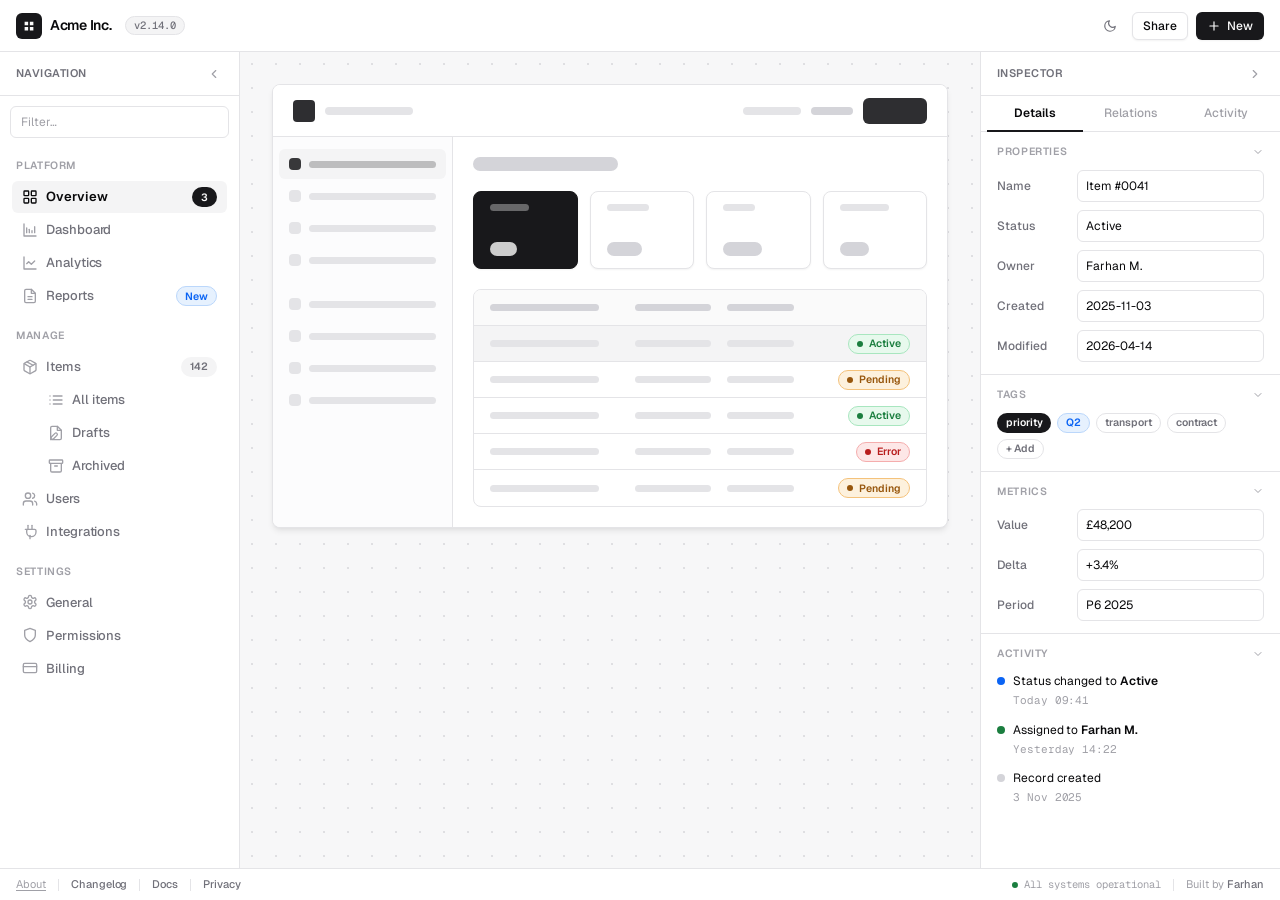
==== commit 738c6599: "Add site metadata, About modal, and restructure CLAUDE.md - Add full head metadata: title suffix, in" ====
--- a/index.html
+++ b/index.html
@@ -3,7 +3,31 @@
   <head>
     <meta charset="UTF-8" />
     <meta name="viewport" content="width=device-width, initial-scale=1.0" />
-    <title>App Wireframe</title>
+    <title>App Blueprint — farhan.app</title>
+    <link
+      rel="icon"
+      type="image/svg+xml"
+      href="data:image/svg+xml,%3Csvg xmlns='http://www.w3.org/2000/svg' viewBox='0 0 16 16'%3E%3Cpath d='M3 3h4v4H3zM9 3h4v4H9zM3 9h4v4H3zM9 9h4v4H9z' fill='%230a0a0a'/%3E%3C/svg%3E"
+    />
+    <meta name="author" content="farhan.app" />
+    <meta
+      name="description"
+      content="Pixel-perfect open-source SaaS dashboard wireframe with sidebar, data tables, inspector panel, and command palette. Built by Farhan — farhan.app"
+    />
+    <meta property="og:type" content="website" />
+    <meta property="og:site_name" content="App Blueprint" />
+    <meta property="og:title" content="App Blueprint — farhan.app" />
+    <meta
+      property="og:description"
+      content="Open-source SaaS dashboard wireframe — sidebar, data tables, inspector panel, command palette, responsive mobile shell."
+    />
+    <meta property="og:url" content="https://farhan.app" />
+    <meta name="twitter:card" content="summary" />
+    <meta name="twitter:title" content="App Blueprint — farhan.app" />
+    <meta
+      name="twitter:description"
+      content="Pixel-perfect open-source SaaS dashboard wireframe. Built by Farhan — farhan.app"
+    />
     <link rel="preconnect" href="https://fonts.googleapis.com" />
     <link rel="preconnect" href="https://fonts.gstatic.com" crossorigin />
     <link
@@ -454,7 +478,7 @@
 
     <!-- APP FOOTER -->
     <footer class="app-footer">
-      <a href="#about">About</a>
+      <button type="button" class="app-footer__link" id="aboutTrigger">About</button>
       <span class="footer-sep"></span>
       <a href="changelog.html">Changelog</a>
       <span class="footer-sep"></span>
@@ -464,7 +488,7 @@
       <span class="footer-spacer"></span>
       <span class="footer-meta">All systems operational</span>
       <span class="footer-sep"></span>
-      <span>Built by <a href="#farhan" style="display: inline">Farhan</a></span>
+      <span>Built by <a href="https://farhan.app" target="_blank" rel="noopener">Farhan</a></span>
     </footer>
 
     <!-- MOBILE NAV BAR -->
@@ -518,6 +542,53 @@
       </div>
     </nav>
 
+    <!-- ABOUT MODAL -->
+    <dialog class="about-modal" id="aboutModal" aria-labelledby="aboutModalTitle">
+      <div class="about-modal__inner">
+        <header class="about-modal__header">
+          <h2 id="aboutModalTitle" class="about-modal__title">About App Blueprint</h2>
+          <button
+            type="button"
+            class="about-modal__close"
+            id="aboutClose"
+            aria-label="Close about dialog"
+          >
+            <svg class="icon" viewBox="0 0 24 24" aria-hidden="true">
+              <path d="M18 6 6 18M6 6l12 12" />
+            </svg>
+          </button>
+        </header>
+        <div class="about-modal__body">
+          <p>
+            App Blueprint is an open-source, pixel-perfect web app wireframe that
+            demonstrates a realistic SaaS-style interface — sidebar navigation, data
+            tables, inspector panel, command palette, and a responsive mobile shell.
+            It's a reference implementation and starting point for building
+            production-quality dashboard UIs.
+          </p>
+          <p class="about-modal__muted">
+            All content is hardcoded placeholder data. "Acme Inc." and the sample
+            records are intentional stand-ins and do not represent a real company.
+          </p>
+          <ul class="about-modal__links">
+            <li>
+              <a href="https://github.com/farhanshares/app-blueprint" target="_blank" rel="noopener"
+                >View on GitHub</a
+              >
+            </li>
+            <li>Built by <a href="https://farhan.app" target="_blank" rel="noopener">Farhan</a></li>
+            <li>
+              If you find this useful, consider
+              <a href="https://buymeacoffee.com/farhan" target="_blank" rel="noopener"
+                >buying me a coffee</a
+              >
+              ☕
+            </li>
+          </ul>
+        </div>
+      </div>
+    </dialog>
+
     <script src="js/app.js" defer></script>
   </body>
 </html>
--- a/css/app.css
+++ b/css/app.css
@@ -1061,3 +1061,126 @@
   .cl-date { font-size: var(--fs-sm); }
   .changelog-area { padding: 24px 14px 48px; }
 }
+
+/* ── About modal ─────────────────────────────── */
+.app-footer__link {
+  appearance: none;
+  background: none;
+  border: 0;
+  padding: 0;
+  font: inherit;
+  color: inherit;
+  cursor: pointer;
+  text-decoration: underline;
+  text-underline-offset: 2px;
+}
+.app-footer__link:hover { color: var(--text-1); }
+
+.about-modal {
+  position: fixed;
+  inset: 0;
+  margin: auto;
+  padding: 0;
+  border: 1px solid var(--border-c);
+  border-radius: var(--r-xl);
+  background: var(--surface);
+  color: var(--text-1);
+  box-shadow: var(--shadow-lg);
+  max-width: 460px;
+  width: calc(100% - 32px);
+  max-height: calc(100dvh - 48px);
+  font-size: var(--fs-md);
+  line-height: var(--lh);
+  overflow: hidden;
+}
+.about-modal[open] { animation: aboutModalIn var(--t-panel) both; }
+.about-modal::backdrop {
+  background: hsl(240 10% 3.9% / 0.5);
+  backdrop-filter: blur(4px);
+}
+@keyframes aboutModalIn {
+  from { opacity: 0; transform: translateY(4px) scale(0.98); }
+  to   { opacity: 1; transform: none; }
+}
+
+.about-modal__inner {
+  display: flex;
+  flex-direction: column;
+  max-height: inherit;
+}
+.about-modal__header {
+  display: flex;
+  align-items: center;
+  justify-content: space-between;
+  gap: var(--sp-5);
+  padding: var(--sp-6) var(--sp-6) var(--sp-5);
+  border-bottom: 1px solid var(--border-c);
+}
+.about-modal__title {
+  font-size: var(--fs-xl);
+  font-weight: 600;
+  letter-spacing: -0.01em;
+  margin: 0;
+  color: var(--text-1);
+}
+.about-modal__close {
+  appearance: none;
+  background: transparent;
+  border: 1px solid transparent;
+  border-radius: var(--r-sm);
+  width: var(--h-btn-sm);
+  height: var(--h-btn-sm);
+  display: inline-flex;
+  align-items: center;
+  justify-content: center;
+  color: var(--text-2);
+  cursor: pointer;
+  transition: background var(--t-fast), color var(--t-fast), border-color var(--t-fast);
+}
+.about-modal__close:hover {
+  color: var(--text-1);
+  background: var(--accent-lt);
+  border-color: var(--border-c);
+}
+.about-modal__close .icon {
+  width: 16px;
+  height: 16px;
+  fill: none;
+  stroke: currentColor;
+  stroke-width: 1.75;
+  stroke-linecap: round;
+  stroke-linejoin: round;
+}
+
+.about-modal__body {
+  padding: var(--sp-6);
+  overflow-y: auto;
+}
+.about-modal__body p {
+  margin: 0 0 var(--sp-5);
+  color: var(--text-1);
+}
+.about-modal__body p:last-of-type { margin-bottom: 0; }
+.about-modal__muted { color: var(--text-2); font-size: var(--fs-sm); }
+
+.about-modal__links {
+  list-style: none;
+  padding: var(--sp-6) 0 0;
+  margin: var(--sp-6) 0 0;
+  border-top: 1px solid var(--border-c);
+  display: flex;
+  flex-direction: column;
+  gap: var(--sp-4);
+  font-size: var(--fs-sm);
+  color: var(--text-2);
+}
+.about-modal__links a {
+  color: var(--text-1);
+  text-decoration: none;
+  border-bottom: 1px solid var(--border-2);
+  transition: border-color var(--t-fast), color var(--t-fast);
+}
+.about-modal__links a:hover {
+  color: var(--text-1);
+  border-bottom-color: var(--text-1);
+}
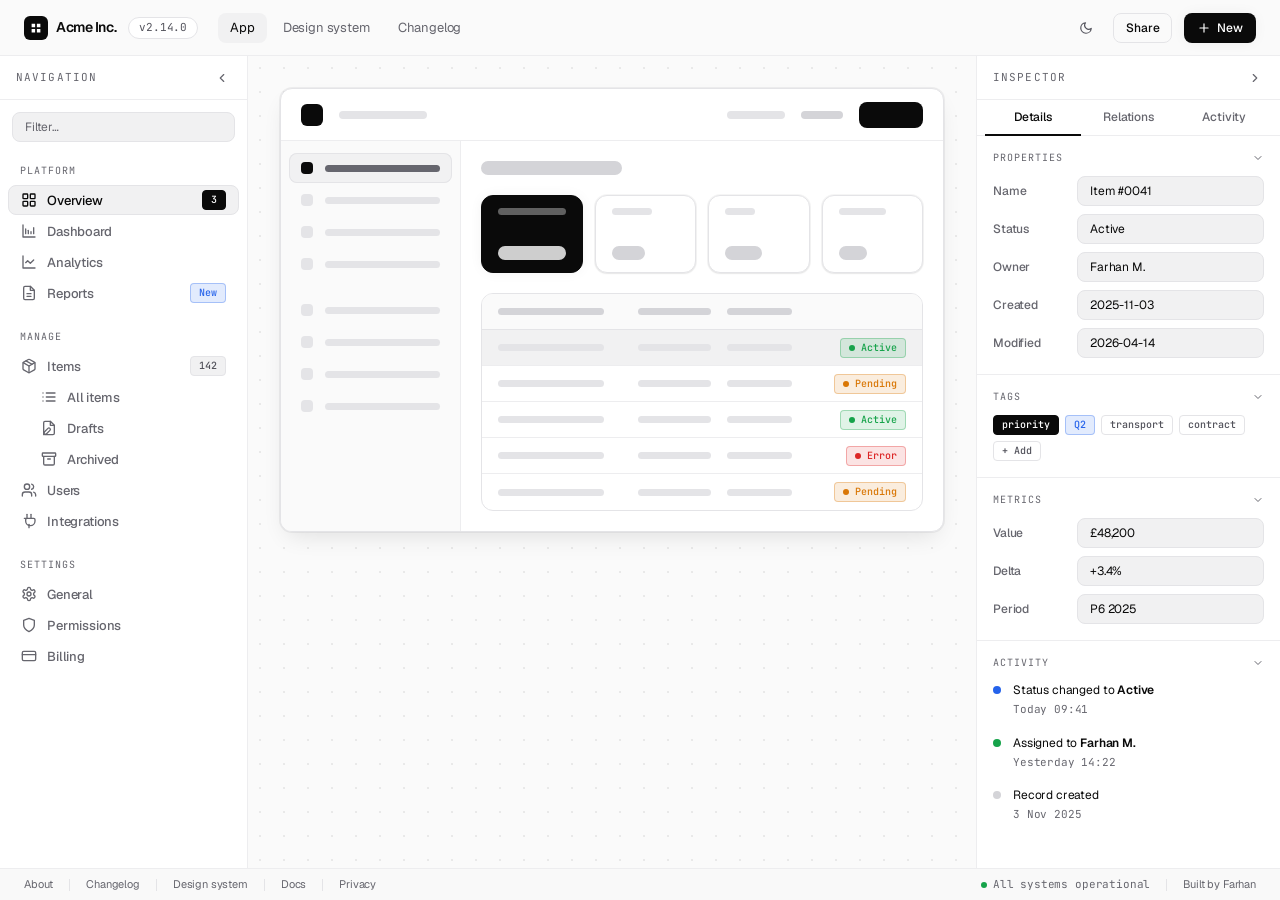
==== commit 19ae9968: "Adopt UI library design language and add design system page Replace the shadcn-style HSL tokens with" ====
--- a/index.html
+++ b/index.html
@@ -1,5 +1,5 @@
 <!doctype html>
-<html lang="en">
+<html lang="en" data-theme="dark">
   <head>
     <meta charset="UTF-8" />
     <meta name="viewport" content="width=device-width, initial-scale=1.0" />
@@ -7,7 +7,7 @@
     <link
       rel="icon"
       type="image/svg+xml"
-      href="data:image/svg+xml,%3Csvg xmlns='http://www.w3.org/2000/svg' viewBox='0 0 16 16'%3E%3Cpath d='M3 3h4v4H3zM9 3h4v4H9zM3 9h4v4H3zM9 9h4v4H9z' fill='%230a0a0a'/%3E%3C/svg%3E"
+      href="data:image/svg+xml,%3Csvg xmlns='http://www.w3.org/2000/svg' viewBox='0 0 16 16'%3E%3Crect width='16' height='16' rx='4' fill='%23f5f5f5'/%3E%3Cpath d='M4 4h3v3H4zM9 4h3v3H9zM4 9h3v3H4zM9 9h3v3H9z' fill='%23151515'/%3E%3C/svg%3E"
     />
     <meta name="author" content="farhan.app" />
     <meta
@@ -28,20 +28,26 @@
       name="twitter:description"
       content="Pixel-perfect open-source SaaS dashboard wireframe. Built by Farhan — farhan.app"
     />
-    <link rel="preconnect" href="https://fonts.googleapis.com" />
-    <link rel="preconnect" href="https://fonts.gstatic.com" crossorigin />
-    <link
-      href="https://fonts.googleapis.com/css2?family=Geist:wght@300;400;500;600;700&family=Geist+Mono:wght@400;500&display=swap"
-      rel="stylesheet"
-    />
-    <link rel="stylesheet" href="css/app.css" />
+    <meta name="color-scheme" content="dark light" />
+    <meta name="theme-color" content="#151515" media="(prefers-color-scheme: dark)" />
+    <meta name="theme-color" content="#FAFAFA" media="(prefers-color-scheme: light)" />
+    <link rel="preload" href="fonts/geist-var.woff2" as="font" type="font/woff2" crossorigin />
+    <link rel="preload" href="fonts/jetbrains-mono-var.woff2" as="font" type="font/woff2" crossorigin />
+    <link rel="stylesheet" href="css/00-layers.css" />
+    <link rel="stylesheet" href="css/05-fonts.css" />
+    <link rel="stylesheet" href="css/10-tokens.css" />
+    <link rel="stylesheet" href="css/11-theme.css" />
+    <link rel="stylesheet" href="css/20-base.css" />
+    <link rel="stylesheet" href="css/30-primitives.css" />
+    <link rel="stylesheet" href="css/40-shell.css" />
+    <link rel="stylesheet" href="css/50-pages.css" />
+    <link rel="stylesheet" href="css/theme.css" />
     <script>
-      // Apply theme before paint to avoid flash of incorrect theme
+      // Apply theme before first paint. Saved choice wins; otherwise dark, unless the OS asks for light.
       (function () {
         try {
           var stored = localStorage.getItem("app-theme");
-          var theme =
-            stored || (matchMedia("(prefers-color-scheme: dark)").matches ? "dark" : "light");
+          var theme = stored || (matchMedia("(prefers-color-scheme: light)").matches ? "light" : "dark");
           document.documentElement.setAttribute("data-theme", theme);
         } catch (_) {}
       })();
@@ -70,6 +76,11 @@
         <span>Acme Inc.</span>
       </a>
       <a href="changelog.html" class="version-pill" title="View changelog">v2.14.0</a>
+      <nav class="topbar-nav" aria-label="Primary">
+        <a href="index.html" class="topbar-link" aria-current="page">App</a>
+        <a href="design-system.html" class="topbar-link">Design system</a>
+        <a href="changelog.html" class="topbar-link">Changelog</a>
+      </nav>
 
       <div class="topbar-spacer"></div>
 
@@ -250,10 +261,10 @@
           <div class="canvas">
             <div class="c-topbar">
               <div class="c-logo"></div>
-              <div class="c-sk" style="width: 88px"></div>
-              <div style="flex: 1"></div>
-              <div class="c-sk" style="width: 58px"></div>
-              <div class="c-sk-dk" style="width: 42px"></div>
+              <div class="c-sk u-w-88"></div>
+              <div class="topbar-spacer"></div>
+              <div class="c-sk u-w-58"></div>
+              <div class="c-sk-dk u-w-42"></div>
               <div class="c-sk-btn"></div>
             </div>
             <div class="c-body">
@@ -274,7 +285,7 @@
                   <div class="c-dot"></div>
                   <div class="c-lbl" style="width: 50%"></div>
                 </div>
-                <div style="height: var(--sp-4)"></div>
+                <div class="c-gap"></div>
                 <div class="c-nav-row">
                   <div class="c-dot"></div>
                   <div class="c-lbl" style="width: 65%"></div>
@@ -316,13 +327,13 @@
                   <div class="c-thead">
                     <div class="c-th-ph" style="width: 26%"></div>
                     <div class="c-th-ph" style="width: 18%; margin-left: auto"></div>
-                    <div class="c-th-ph" style="width: 16%; margin-left: var(--sp-6)"></div>
+                    <div class="c-th-ph" style="width: 16%; margin-left: var(--space-4)"></div>
                     <div style="width: 80px; margin-left: auto"></div>
                   </div>
                   <div class="c-trow sel">
                     <div class="c-td-ph" style="width: 26%"></div>
                     <div class="c-td-ph" style="width: 18%; margin-left: auto"></div>
-                    <div class="c-td-ph" style="width: 16%; margin-left: var(--sp-6)"></div>
+                    <div class="c-td-ph" style="width: 16%; margin-left: var(--space-4)"></div>
                     <div class="c-pill-col">
                       <span class="chip chip-green"><span class="chip-dot"></span>Active</span>
                     </div>
@@ -330,7 +341,7 @@
                   <div class="c-trow">
                     <div class="c-td-ph" style="width: 26%"></div>
                     <div class="c-td-ph" style="width: 18%; margin-left: auto"></div>
-                    <div class="c-td-ph" style="width: 16%; margin-left: var(--sp-6)"></div>
+                    <div class="c-td-ph" style="width: 16%; margin-left: var(--space-4)"></div>
                     <div class="c-pill-col">
                       <span class="chip chip-amber"><span class="chip-dot"></span>Pending</span>
                     </div>
@@ -338,7 +349,7 @@
                   <div class="c-trow">
                     <div class="c-td-ph" style="width: 26%"></div>
                     <div class="c-td-ph" style="width: 18%; margin-left: auto"></div>
-                    <div class="c-td-ph" style="width: 16%; margin-left: var(--sp-6)"></div>
+                    <div class="c-td-ph" style="width: 16%; margin-left: var(--space-4)"></div>
                     <div class="c-pill-col">
                       <span class="chip chip-green"><span class="chip-dot"></span>Active</span>
                     </div>
@@ -346,7 +357,7 @@
                   <div class="c-trow">
                     <div class="c-td-ph" style="width: 26%"></div>
                     <div class="c-td-ph" style="width: 18%; margin-left: auto"></div>
-                    <div class="c-td-ph" style="width: 16%; margin-left: var(--sp-6)"></div>
+                    <div class="c-td-ph" style="width: 16%; margin-left: var(--space-4)"></div>
                     <div class="c-pill-col">
                       <span class="chip chip-red"><span class="chip-dot"></span>Error</span>
                     </div>
@@ -354,7 +365,7 @@
                   <div class="c-trow">
                     <div class="c-td-ph" style="width: 26%"></div>
                     <div class="c-td-ph" style="width: 18%; margin-left: auto"></div>
-                    <div class="c-td-ph" style="width: 16%; margin-left: var(--sp-6)"></div>
+                    <div class="c-td-ph" style="width: 16%; margin-left: var(--space-4)"></div>
                     <div class="c-pill-col">
                       <span class="chip chip-amber"><span class="chip-dot"></span>Pending</span>
                     </div>
@@ -481,6 +492,8 @@
       <button type="button" class="app-footer__link" id="aboutTrigger">About</button>
       <span class="footer-sep"></span>
       <a href="changelog.html">Changelog</a>
+      <span class="footer-sep"></span>
+      <a href="design-system.html">Design system</a>
       <span class="footer-sep"></span>
       <a href="#docs">Docs</a>
       <span class="footer-sep"></span>
@@ -543,13 +556,13 @@
     </nav>
 
     <!-- ABOUT MODAL -->
-    <dialog class="about-modal" id="aboutModal" aria-labelledby="aboutModalTitle">
-      <div class="about-modal__inner">
-        <header class="about-modal__header">
-          <h2 id="aboutModalTitle" class="about-modal__title">About App Blueprint</h2>
+    <dialog class="dialog" id="aboutModal" aria-labelledby="aboutModalTitle">
+      <div class="dialog__inner">
+        <header class="dialog__header">
+          <h2 id="aboutModalTitle" class="dialog__title">About App Blueprint</h2>
           <button
             type="button"
-            class="about-modal__close"
+            class="icon-btn"
             id="aboutClose"
             aria-label="Close about dialog"
           >
@@ -558,7 +571,7 @@
             </svg>
           </button>
         </header>
-        <div class="about-modal__body">
+        <div class="dialog__body">
           <p>
             App Blueprint is an open-source, pixel-perfect web app wireframe that
             demonstrates a realistic SaaS-style interface — sidebar navigation, data
@@ -566,11 +579,11 @@
             It's a reference implementation and starting point for building
             production-quality dashboard UIs.
           </p>
-          <p class="about-modal__muted">
+          <p class="muted">
             All content is hardcoded placeholder data. "Acme Inc." and the sample
             records are intentional stand-ins and do not represent a real company.
           </p>
-          <ul class="about-modal__links">
+          <ul class="stack">
             <li>
               <a href="https://github.com/farhanshares/app-blueprint" target="_blank" rel="noopener"
                 >View on GitHub</a
--- a/css/00-layers.css
+++ b/css/00-layers.css
@@ -0,0 +1,12 @@
+/* =============================================================================
+   Cascade layers — order = precedence (later wins).
+   Anything written OUTSIDE a layer beats all of them, so a theme is just an
+   un-layered :root { --token: value } block in theme.css.
+
+     tokens      design tokens (scales, semantic colours, knobs)
+     base        reset + element defaults
+     primitives  generic building blocks (buttons, chips, inputs, cards, tables…)
+     shell       app chrome (topbar, side panels, footer, mobile nav, dialogs)
+     pages       page-specific styles (canvas wireframe, changelog, design system)
+   ========================================================================== */
+@layer tokens, base, primitives, shell, pages;
--- a/css/05-fonts.css
+++ b/css/05-fonts.css
@@ -0,0 +1,3 @@
+/* Self-hosted variable fonts (woff2) — no third-party requests. */
+@font-face{font-family:'Geist';font-style:normal;font-weight:100 900;font-display:swap;src:url(../fonts/geist-var.woff2) format('woff2')}
+@font-face{font-family:'JetBrains Mono';font-style:normal;font-weight:100 800;font-display:swap;src:url(../fonts/jetbrains-mono-var.woff2) format('woff2')}
--- a/css/10-tokens.css
+++ b/css/10-tokens.css
@@ -0,0 +1,140 @@
+/* =============================================================================
+   TOKENS · tier 1 — scales (theme independent)
+   Components never use raw px for spacing, type, radius or motion: they use
+   these. Three global knobs re-scale a whole scale at once:
+
+     --space-unit    density      (4px default; 3px = compact, 5px = roomy)
+     --radius-scale  roundness    (1 default;  0 = square, 1.5 = softer)
+     --type-scale    text size    (1 default)
+   ========================================================================== */
+@layer tokens {
+  :root {
+    /* knobs */
+    --space-unit: 4px;
+    --radius-scale: 1;
+    --type-scale: 1;
+
+    /* spacing — multiples of --space-unit */
+    --space-0-5: calc(var(--space-unit) * .5);
+    --space-1: var(--space-unit);
+    --space-1-5: calc(var(--space-unit) * 1.5);
+    --space-2: calc(var(--space-unit) * 2);
+    --space-2-5: calc(var(--space-unit) * 2.5);
+    --space-3: calc(var(--space-unit) * 3);
+    --space-3-5: calc(var(--space-unit) * 3.5);
+    --space-4: calc(var(--space-unit) * 4);
+    --space-4-5: calc(var(--space-unit) * 4.5);
+    --space-5: calc(var(--space-unit) * 5);
+    --space-6: calc(var(--space-unit) * 6);
+    --space-7: calc(var(--space-unit) * 7);
+    --space-8: calc(var(--space-unit) * 8);
+    --space-10: calc(var(--space-unit) * 10);
+    --space-12: calc(var(--space-unit) * 12);
+    --space-16: calc(var(--space-unit) * 16);
+
+    /* type */
+    --font-sans: 'Geist','Geist Sans','Inter',-apple-system,BlinkMacSystemFont,'Segoe UI',Roboto,sans-serif;
+    --font-mono: 'JetBrains Mono','Fira Code',ui-monospace,monospace;
+    --text-2xs: calc(10px * var(--type-scale));
+    --text-xs: calc(11px * var(--type-scale));
+    --text-sm: calc(12px * var(--type-scale));
+    --text-base: calc(13px * var(--type-scale));
+    --text-md: calc(14px * var(--type-scale));
+    --text-lg: calc(16px * var(--type-scale));
+    --text-xl: calc(18px * var(--type-scale));
+    --text-2xl: calc(20px * var(--type-scale));
+    --text-3xl: calc(24px * var(--type-scale));
+    --text-4xl: calc(32px * var(--type-scale));
+    --text-5xl: calc(40px * var(--type-scale));
+    --text-6xl: calc(56px * var(--type-scale));
+    --weight-regular: 400;
+    --weight-medium: 500;
+    --weight-semibold: 600;
+    --weight-bold: 700;
+    --leading-tight: 1.2;
+    --leading-snug: 1.4;
+    --leading-normal: 1.5;
+    --leading-relaxed: 1.65;
+    --tracking-tight-heading: -0.035em;
+    --tracking-snug: -0.02em;
+    --tracking-body: -0.011em;
+    --tracking-eyebrow: .1em;
+
+    /* radius */
+    --radius-2xs: calc(2px * var(--radius-scale));
+    --radius-xs: calc(4px * var(--radius-scale));
+    --radius-sm: calc(6px * var(--radius-scale));
+    --radius-md: calc(8px * var(--radius-scale));
+    --radius-lg: calc(12px * var(--radius-scale));
+    --radius-xl: calc(16px * var(--radius-scale));
+    --radius-2xl: calc(20px * var(--radius-scale));
+    --radius-3xl: calc(28px * var(--radius-scale));
+    --radius-full: 9999px;
+
+    /* motion — CSS fallbacks for the JS spring engine (see EUI.springs) */
+    --duration-instant: .1s;
+    --duration-fast: .15s;
+    --duration-base: .2s;
+    --duration-slow: .3s;
+    --duration-slower: .5s;
+    --ease-soft: cubic-bezier(.16,1,.3,1);
+    --ease-fast: cubic-bezier(.2,0,0,1);
+    --ease-smooth: cubic-bezier(.22,1,.36,1);
+
+    /* sizing */
+    --control-h-sm: 30px;
+    --control-h-md: 36px;
+    --control-h-lg: 44px;
+    --icon-btn: 32px;
+    --blur-sm: 8px;
+    --blur-md: 12px;
+
+    /* stacking */
+    --z-sticky: 40;
+    --z-panel: 50;
+    --z-bar: 100;
+    --z-popover: 200;
+    --z-modal: 300;
+    --z-toast: 400;
+  }
+}
+
+/* =============================================================================
+   TOKENS · tier 3 — semantic aliases (what a component *means*, not its size)
+   Re-point these to change a whole category, e.g. square controls only:
+       :root { --radius-control: var(--radius-xs); }
+   ========================================================================== */
+@layer tokens {
+  :root {
+    --radius-control: var(--radius-md);   /* buttons, inputs, tabs, chips   */
+    --radius-card: var(--radius-lg);      /* cards, panels, popovers        */
+    --radius-overlay: var(--radius-2xl);  /* modals, sheets, docks          */
+    --radius-badge: var(--radius-xs);     /* tags, kbd, small labels        */
+    --radius-pill: var(--radius-full);
+
+    --field-h: var(--control-h-md);
+    --field-px: var(--space-3);
+    --card-pad: var(--space-4);
+    --stack-gap: var(--space-2);          /* default gap between related items */
+    --section-gap: var(--space-6);
+    --focus-offset: 2px;
+  }
+}
+
+/* =============================================================================
+   TOKENS · app layout — chrome dimensions, theme independent
+   ========================================================================== */
+@layer tokens {
+  :root {
+    --topbar-h: 56px;
+    --footer-h: 32px;
+    --mobile-nav-h: 68px;
+    --panel-w: 248px;
+    --panel-w-rail: 56px;
+    --right-w: 304px;
+    --content-w: 920px;
+    --prose-w: 720px;
+    --bp-mobile: 640px;      /* reference only — media queries can't read vars */
+    --bp-tablet: 900px;
+  }
+}
--- a/css/11-theme.css
+++ b/css/11-theme.css
@@ -0,0 +1,115 @@
+/* =============================================================================
+   TOKENS · tier 2 — theme (colour). Dark is the default, light is
+   [data-theme="light"]. Components use ONLY these for colour, so they work in
+   both themes and re-skin from one place.
+   ========================================================================== */
+@layer tokens {
+  :root, [data-theme="dark"] {
+    color-scheme: dark;
+    --bg: #151515;
+    --surface: #202020;
+    --surface-raised: #242424;
+    --surface-hover: #262626;
+    --border: #363636;
+    --border-hover: #484848;
+    --border-subtle: #2C2C2C;
+
+    --text-primary: #F5F5F5;
+    --text-secondary: #A3A3A3;
+    --text-muted: #949494;
+    --text-subtle: #8A8A8A;
+
+    --accent: #F5F5F5;
+    --on-accent: #151515;
+    --accent-subtle: rgba(255,255,255,.06);
+    --accent-glow: rgba(255,255,255,.08);
+    --accent-ring: rgba(255,255,255,.20);
+    --indicator-active: #3B82F6;
+    --focus-ring: rgba(56,189,248,.5);
+
+    --fg-rgb: 245,245,245;     /* use as rgba(var(--fg-rgb), .1) */
+    --bg-rgb: 21,21,21;        /* use as rgba(var(--bg-rgb), .8) */
+    --overlay: rgba(0,0,0,.70);
+
+    /* semantic status colors — used sparingly (dots, small icons) */
+    --success: #4ADE80;
+    --warning: #FBBF24;
+    --danger: #F87171;
+    --info: #60A5FA;
+    --violet: #A78BFA;
+
+    --shadow-subtle: 0 1px 2px 0 rgba(0,0,0,.4), 0 0 0 1px rgba(255,255,255,.03);
+    --shadow-elevated: 0 12px 30px -10px rgba(0,0,0,.8), 0 0 0 1px rgba(255,255,255,.06);
+    --shadow-glow: 0 0 20px -5px rgba(255,255,255,.15);
+    --shadow-modal: 0 20px 50px rgba(0,0,0,.8);
+    --shadow-dock: 0 12px 32px rgba(0,0,0,.6);
+    --dot: rgba(255,255,255,.05);
+    --shadow-rgb: 0,0,0;          /* use as rgba(var(--shadow-rgb), .25) */
+  }
+  [data-theme="light"] {
+    color-scheme: light;
+    --bg: #FAFAFA;
+    --surface: #FFFFFF;
+    --surface-raised: #F1F1F2;
+    --surface-hover: #F4F4F5;
+    --border: #E4E4E7;
+    --border-hover: #D4D4D8;
+    --border-subtle: #EDEDEF;
+
+    --text-primary: #0A0A0A;
+    --text-secondary: #52525B;
+    --text-muted: #66666E;
+    --text-subtle: #6B6B73;
+
+    --accent: #0A0A0A;
+    --on-accent: #FFFFFF;
+    --accent-subtle: rgba(10,10,10,.05);
+    --accent-glow: rgba(10,10,10,.06);
+    --accent-ring: rgba(10,10,10,.15);
+    --focus-ring: rgba(14,165,233,.5);
+
+    --fg-rgb: 10,10,10;
+    --bg-rgb: 250,250,250;
+    --overlay: rgba(10,10,10,.45);
+
+    --success: #16A34A;
+    --warning: #D97706;
+    --danger: #DC2626;
+    --info: #2563EB;
+    --violet: #7C3AED;
+
+    --shadow-subtle: 0 1px 2px 0 rgba(15,15,20,.06), 0 0 0 1px rgba(15,15,20,.04);
+    --shadow-elevated: 0 10px 25px -8px rgba(15,15,20,.12), 0 0 0 1px rgba(15,15,20,.05);
+    --shadow-glow: 0 0 15px -3px rgba(15,15,20,.08);
+    --shadow-modal: 0 20px 50px rgba(15,15,20,.22);
+    --shadow-dock: 0 12px 32px rgba(15,15,20,.16);
+    --dot: rgba(10,10,10,.07);
+    --shadow-rgb: 15,15,20;
+  }
+}
+
+/* =============================================================================
+   TOKENS · tier 2b — derived status tints (theme independent formulas)
+   Every status colour yields a tinted fill + border for chips, alerts and rows.
+   ========================================================================== */
+@layer tokens {
+  :root {
+    --success-subtle: color-mix(in srgb, var(--success) 13%, transparent);
+    --success-border: color-mix(in srgb, var(--success) 32%, transparent);
+    --warning-subtle: color-mix(in srgb, var(--warning) 13%, transparent);
+    --warning-border: color-mix(in srgb, var(--warning) 32%, transparent);
+    --danger-subtle:  color-mix(in srgb, var(--danger) 13%, transparent);
+    --danger-border:  color-mix(in srgb, var(--danger) 32%, transparent);
+    --info-subtle:    color-mix(in srgb, var(--info) 13%, transparent);
+    --info-border:    color-mix(in srgb, var(--info) 32%, transparent);
+    --violet-subtle:  color-mix(in srgb, var(--violet) 13%, transparent);
+    --violet-border:  color-mix(in srgb, var(--violet) 32%, transparent);
+
+    /* categorical hues for avatars / chart series — theme aware via the status set */
+    --hue-1: var(--info);
+    --hue-2: var(--violet);
+    --hue-3: var(--success);
+    --hue-4: var(--warning);
+    --hue-5: var(--danger);
+  }
+}
--- a/css/20-base.css
+++ b/css/20-base.css
@@ -0,0 +1,37 @@
+@layer base {
+*,*::before,*::after { box-sizing: border-box; border-color: var(--border); }
+html { -webkit-text-size-adjust: 100%; scroll-behavior: smooth; }
+body {
+  margin: 0; background: var(--bg); color: var(--text-primary);
+  font-family: var(--font-sans); font-size: var(--text-md); line-height: 1.5; letter-spacing: var(--tracking-body);
+  -webkit-font-smoothing: antialiased; -moz-osx-font-smoothing: grayscale;
+}
+h1,h2,h3,h4,h5,h6 { margin: 0; color: var(--text-primary); font-weight: var(--weight-semibold); }
+h1 { letter-spacing: var(--tracking-tight-heading); }
+h2 { letter-spacing: -0.028em; }
+h3 { letter-spacing: var(--tracking-snug); }
+h4,h5,h6 { letter-spacing: -0.015em; }
+p { margin: 0; }
+button, input, textarea, select { font: inherit; letter-spacing: inherit; color: inherit; }
+button { cursor: pointer; }
+::selection { background: rgba(var(--fg-rgb), .18); }
+::-webkit-scrollbar { width: 6px; height: 6px; }
+::-webkit-scrollbar-track { background: transparent; }
+::-webkit-scrollbar-thumb { background: var(--border); border-radius: var(--radius-full); }
+::-webkit-scrollbar-thumb:hover { background: var(--border-hover); }
+
+/* focus — restrained, keyboard only */
+:where(button, a, input, textarea, select, [tabindex], [role="button"]):focus { outline: none; }
+:where(button, a, input, textarea, select, [tabindex], [role="button"]):focus-visible {
+  outline: 2px solid var(--focus-ring); outline-offset: 2px;
+}
+/* Reduced motion: stop CSS animation and transitions everywhere. (Important declarations in an earlier layer win, so this beats component styles.) */
+@media (prefers-reduced-motion: reduce) {
+  *, *::before, *::after { scroll-behavior: auto !important; animation-duration: .001ms !important; animation-delay: 0s !important; animation-iteration-count: 1 !important; transition-duration: .001ms !important; transition-delay: 0s !important; }
+}
+
+a { color: inherit; }
+img, svg { max-width: 100%; }
+code, kbd, samp, pre { font-family: var(--font-mono); }
+[hidden] { display: none !important; }
+}
--- a/css/30-primitives.css
+++ b/css/30-primitives.css
@@ -0,0 +1,239 @@
+/* =============================================================================
+   PRIMITIVES — generic building blocks. Use these before inventing styles.
+   Colour comes ONLY from tokens, so every primitive works in both themes.
+   Naming: legacy flat names (.btn, .chip, .icon-btn) + BEM for the rest.
+   ========================================================================== */
+@layer primitives {
+
+/* ── Utilities ─────────────────────────────────────────────────────────── */
+.eyebrow { font: var(--weight-regular) var(--text-xs)/1 var(--font-mono); text-transform: uppercase; letter-spacing: var(--tracking-eyebrow); color: var(--text-muted); }
+.mono { font-family: var(--font-mono); }
+.muted { color: var(--text-secondary); }
+.sr-only { position: absolute; width: 1px; height: 1px; overflow: hidden; clip: rect(0 0 0 0); white-space: nowrap; }
+.surface { background: var(--surface); border: 1px solid var(--border); border-radius: var(--radius-card); }
+.glass { background: rgba(var(--bg-rgb), .8); backdrop-filter: blur(var(--blur-md)); -webkit-backdrop-filter: blur(var(--blur-md)); }
+.dotgrid { background-image: radial-gradient(circle, var(--dot) 1px, transparent 1px); background-size: 24px 24px; }
+.stack { display: flex; flex-direction: column; gap: var(--stack-gap); }
+.row { display: flex; align-items: center; gap: var(--stack-gap); flex-wrap: wrap; }
+
+/* ── Icons ─────────────────────────────────────────────────────────────── */
+.icon { width: 16px; height: 16px; stroke: currentColor; fill: none; stroke-width: 2; stroke-linecap: round; stroke-linejoin: round; flex-shrink: 0; }
+.icon-sm { width: 14px; height: 14px; }
+.icon-xs { width: 12px; height: 12px; }
+.icon-lg { width: 20px; height: 20px; }
+
+/* ── Buttons ───────────────────────────────────────────────────────────── */
+.btn {
+  position: relative; display: inline-flex; align-items: center; justify-content: center; gap: var(--space-2);
+  height: var(--control-h-md); padding: 0 var(--space-4); flex-shrink: 0;
+  border: 1px solid transparent; border-radius: var(--radius-control); background: transparent; color: var(--text-primary);
+  font-family: inherit; font-size: var(--text-base); font-weight: var(--weight-medium); line-height: 1; white-space: nowrap;
+  text-decoration: none; user-select: none; -webkit-user-select: none; cursor: pointer;
+  transition: background-color var(--duration-base) var(--ease-soft), border-color var(--duration-base) var(--ease-soft), color var(--duration-base) var(--ease-soft), transform var(--duration-base) var(--ease-soft), opacity var(--duration-base);
+}
+.btn:active { transform: scale(.97); }
+.btn:disabled, .btn[aria-disabled="true"] { opacity: .35; cursor: not-allowed; pointer-events: none; }
+.btn-primary { background: var(--accent); color: var(--on-accent); box-shadow: var(--shadow-glow); }
+.btn-primary:hover { opacity: .9; }
+.btn-secondary { background: var(--surface-raised); border-color: var(--border); }
+.btn-secondary:hover { background: var(--surface-hover); border-color: var(--border-hover); }
+.btn-outline { border-color: var(--border); }
+.btn-outline:hover { background: var(--accent-subtle); border-color: var(--border-hover); }
+.btn-ghost { color: var(--text-secondary); }
+.btn-ghost:hover { background: var(--accent-subtle); color: var(--text-primary); }
+.btn-danger { background: var(--danger-subtle); border-color: var(--danger-border); color: var(--danger); }
+.btn-danger:hover { background: color-mix(in srgb, var(--danger) 22%, transparent); }
+.btn-sm { height: var(--control-h-sm); padding: 0 var(--space-3); font-size: var(--text-sm); gap: var(--space-1-5); }
+.btn-lg { height: var(--control-h-lg); padding: 0 var(--space-6); font-size: var(--text-md); gap: var(--space-2-5); }
+.btn-pill { border-radius: var(--radius-pill); }
+.btn-icon { width: var(--control-h-md); padding: 0; }
+.btn-icon.btn-sm { width: var(--control-h-sm); }
+.btn-icon.btn-lg { width: var(--control-h-lg); }
+.btn-block { width: 100%; }
+.btn.is-loading { color: transparent; pointer-events: none; }
+.btn.is-loading::after { content: ""; position: absolute; width: 14px; height: 14px; border-radius: 50%; border: 2px solid currentColor; border-top-color: transparent; color: var(--text-primary); animation: spin .7s linear infinite; }
+.btn-primary.is-loading::after { color: var(--on-accent); }
+a.btn:hover { text-decoration: none; }
+
+.icon-btn {
+  display: inline-grid; place-items: center; flex-shrink: 0; width: 28px; height: 28px; padding: 0;
+  border: 0; border-radius: var(--radius-md); background: transparent; color: var(--text-muted); cursor: pointer;
+  transition: background-color var(--duration-base) var(--ease-soft), color var(--duration-base) var(--ease-soft);
+}
+.icon-btn:hover { background: var(--accent-subtle); color: var(--text-primary); }
+
+/* ── Chips / badges ────────────────────────────────────────────────────── */
+.chip {
+  display: inline-flex; align-items: center; justify-content: center; flex-shrink: 0; height: 20px; padding: 0 var(--space-2);
+  border: 1px solid var(--border); border-radius: var(--radius-badge); background: var(--surface-raised); color: var(--text-secondary);
+  font: var(--weight-medium) var(--text-2xs)/1 var(--font-mono); white-space: nowrap; letter-spacing: 0;
+}
+.chip-accent { background: var(--accent); border-color: var(--accent); color: var(--on-accent); }
+.chip-outline { background: transparent; }
+.chip-green, .chip-success { background: var(--success-subtle); border-color: var(--success-border); color: var(--success); }
+.chip-amber, .chip-warning { background: var(--warning-subtle); border-color: var(--warning-border); color: var(--warning); }
+.chip-red, .chip-danger { background: var(--danger-subtle); border-color: var(--danger-border); color: var(--danger); }
+.chip-brand, .chip-info { background: var(--info-subtle); border-color: var(--info-border); color: var(--info); }
+.chip-violet { background: var(--violet-subtle); border-color: var(--violet-border); color: var(--violet); }
+.chip-dot { width: 6px; height: 6px; margin-right: var(--space-1-5); border-radius: var(--radius-full); background: currentColor; }
+.chip-pill { border-radius: var(--radius-pill); }
+
+.kbd {
+  display: inline-flex; align-items: center; justify-content: center; min-width: 20px; height: 20px; padding: 0 var(--space-1-5);
+  border: 1px solid var(--border); border-radius: var(--radius-badge); background: var(--surface-raised); color: var(--text-muted);
+  font: var(--weight-regular) var(--text-2xs)/1 var(--font-mono);
+}
+
+/* ── Avatars ───────────────────────────────────────────────────────────── */
+.avatar {
+  display: inline-flex; align-items: center; justify-content: center; flex-shrink: 0; width: 28px; height: 28px;
+  border-radius: var(--radius-full); border: 2px solid var(--surface); font-size: var(--text-2xs); font-weight: var(--weight-semibold); line-height: 1;
+  background: var(--hue, var(--surface-raised)); color: var(--bg);
+}
+.avatar--info   { --hue: var(--hue-1); } .avatar--violet { --hue: var(--hue-2); } .avatar--success { --hue: var(--hue-3); }
+.avatar--warning { --hue: var(--hue-4); } .avatar--danger { --hue: var(--hue-5); }
+.avatar--lg { width: 40px; height: 40px; font-size: var(--text-sm); }
+.avatars { display: flex; align-items: center; }
+.avatars .avatar + .avatar { margin-left: calc(var(--space-2) * -1); }
+
+/* ── Form controls ─────────────────────────────────────────────────────── */
+.label { display: block; margin-bottom: var(--space-1-5); font-size: var(--text-sm); font-weight: var(--weight-medium); color: var(--text-secondary); }
+.hint { margin-top: var(--space-1-5); font-size: var(--text-xs); color: var(--text-muted); }
+.hint--error { color: var(--danger); }
+.input, .select, .textarea {
+  width: 100%; height: var(--field-h); padding: 0 var(--field-px);
+  border: 1px solid var(--border); border-radius: var(--radius-control); background: var(--surface-raised); color: var(--text-primary);
+  font-size: var(--text-base); line-height: 1.2;
+  transition: border-color var(--duration-base) var(--ease-soft), background-color var(--duration-base) var(--ease-soft), box-shadow var(--duration-base);
+}
+.input::placeholder, .textarea::placeholder { color: var(--text-muted); }
+.input:hover, .select:hover, .textarea:hover { border-color: var(--border-hover); }
+.input:focus, .select:focus, .textarea:focus { outline: none; border-color: var(--border-hover); box-shadow: 0 0 0 3px var(--accent-subtle); }
+.input:disabled, .select:disabled, .textarea:disabled { opacity: .45; cursor: not-allowed; }
+.input[aria-invalid="true"] { border-color: var(--danger-border); }
+.input[aria-invalid="true"]:focus { box-shadow: 0 0 0 3px var(--danger-subtle); }
+.textarea { height: auto; min-height: 88px; padding: var(--space-2-5) var(--space-3); resize: vertical; line-height: var(--leading-normal); }
+.select { appearance: none; padding-right: var(--space-8); cursor: pointer;
+  background-image: url("data:image/svg+xml,%3Csvg xmlns='http://www.w3.org/2000/svg' viewBox='0 0 24 24' fill='none' stroke='%23949494' stroke-width='2' stroke-linecap='round' stroke-linejoin='round'%3E%3Cpath d='m6 9 6 6 6-6'/%3E%3C/svg%3E");
+  background-repeat: no-repeat; background-position: right var(--space-2-5) center; background-size: 14px; }
+.input-group { position: relative; }
+.input-group > .icon { position: absolute; left: var(--space-2-5); top: 50%; translate: 0 -50%; color: var(--text-muted); pointer-events: none; }
+.input-group > .input { padding-left: var(--space-8); }
+.input-group > .kbd { position: absolute; right: var(--space-2); top: 50%; translate: 0 -50%; pointer-events: none; }
+
+.check { display: inline-flex; align-items: center; gap: var(--space-2-5); font-size: var(--text-base); color: var(--text-primary); cursor: pointer; }
+.check input { appearance: none; flex: none; width: 16px; height: 16px; margin: 0; border: 1px solid var(--border-hover); border-radius: var(--radius-xs); background: var(--surface-raised); display: grid; place-items: center; cursor: pointer; transition: background-color var(--duration-fast), border-color var(--duration-fast); }
+.check input[type="radio"] { border-radius: var(--radius-full); }
+.check input:checked { background: var(--accent); border-color: var(--accent); }
+.check input:checked::after { content: ""; width: 8px; height: 5px; border: solid var(--on-accent); border-width: 0 0 2px 2px; rotate: -45deg; translate: 0 -1px; }
+.check input[type="radio"]:checked::after { width: 6px; height: 6px; border: 0; border-radius: 50%; background: var(--on-accent); rotate: 0deg; translate: 0 0; }
+.check input:disabled { opacity: .4; cursor: not-allowed; }
+
+.switch { position: relative; display: inline-block; flex: none; width: 34px; height: 20px; }
+.switch input { position: absolute; inset: 0; width: 100%; height: 100%; margin: 0; opacity: 0; cursor: pointer; }
+.switch__track { position: absolute; inset: 0; border: 1px solid var(--border-hover); border-radius: var(--radius-full); background: var(--surface-raised); pointer-events: none; transition: background-color var(--duration-base) var(--ease-soft), border-color var(--duration-base); }
+.switch__track::after { content: ""; position: absolute; top: 2px; left: 2px; width: 14px; height: 14px; border-radius: 50%; background: var(--text-secondary); transition: transform var(--duration-base) var(--ease-soft), background-color var(--duration-base); }
+.switch input:checked + .switch__track { background: var(--accent); border-color: var(--accent); }
+.switch input:checked + .switch__track::after { transform: translateX(14px); background: var(--on-accent); }
+.switch input:focus-visible + .switch__track { outline: 2px solid var(--focus-ring); outline-offset: 2px; }
+.switch input:disabled { cursor: not-allowed; } .switch input:disabled + .switch__track { opacity: .4; }
+
+input[type="range"].range { width: 100%; accent-color: var(--accent); }
+
+/* ── Cards ─────────────────────────────────────────────────────────────── */
+.card { background: var(--surface); border: 1px solid var(--border); border-radius: var(--radius-card); overflow: hidden; transition: border-color var(--duration-slow); }
+.card--interactive:hover { border-color: var(--border-hover); }
+.card__header { display: flex; align-items: center; gap: var(--space-3); padding: var(--space-3-5) var(--card-pad); border-bottom: 1px solid var(--border-subtle); }
+.card__title { font-size: var(--text-base); font-weight: var(--weight-medium); letter-spacing: var(--tracking-snug); }
+.card__desc { margin-top: var(--space-0-5); font-size: var(--text-sm); color: var(--text-muted); }
+.card__body { padding: var(--card-pad); }
+.card__footer { display: flex; align-items: center; gap: var(--space-2); padding: var(--space-3) var(--card-pad); border-top: 1px solid var(--border-subtle); background: var(--bg); }
+.stat__label { font: var(--weight-regular) var(--text-2xs)/1 var(--font-mono); text-transform: uppercase; letter-spacing: .1em; color: var(--text-muted); }
+.stat__value { margin-top: var(--space-2); font-size: var(--text-3xl); font-weight: var(--weight-semibold); letter-spacing: var(--tracking-tight-heading); font-variant-numeric: tabular-nums; }
+.stat__delta { margin-left: var(--space-2); font: var(--weight-medium) var(--text-xs)/1 var(--font-mono); }
+.stat__delta--up { color: var(--success); } .stat__delta--down { color: var(--danger); }
+
+/* ── Alerts ────────────────────────────────────────────────────────────── */
+.alert { display: flex; gap: var(--space-3); padding: var(--space-3) var(--space-4); border: 1px solid var(--border); border-radius: var(--radius-card); background: var(--surface); font-size: var(--text-base); }
+.alert > .icon { margin-top: 2px; color: var(--text-secondary); }
+.alert__title { font-weight: var(--weight-medium); }
+.alert__text { margin-top: var(--space-0-5); color: var(--text-secondary); font-size: var(--text-sm); }
+.alert--info    { background: var(--info-subtle);    border-color: var(--info-border); }    .alert--info > .icon    { color: var(--info); }
+.alert--success { background: var(--success-subtle); border-color: var(--success-border); } .alert--success > .icon { color: var(--success); }
+.alert--warning { background: var(--warning-subtle); border-color: var(--warning-border); } .alert--warning > .icon { color: var(--warning); }
+.alert--danger  { background: var(--danger-subtle);  border-color: var(--danger-border); }  .alert--danger > .icon  { color: var(--danger); }
+
+/* ── Tabs (segmented underline) ────────────────────────────────────────── */
+.tabs { display: flex; gap: var(--space-1); border-bottom: 1px solid var(--border); }
+.tabs__tab { height: var(--control-h-md); padding: 0 var(--space-3); margin-bottom: -1px; border: 0; border-bottom: 2px solid transparent; background: transparent; color: var(--text-muted); font-size: var(--text-base); font-weight: var(--weight-medium); cursor: pointer; transition: color var(--duration-base), border-color var(--duration-base); }
+.tabs__tab:hover { color: var(--text-primary); }
+.tabs__tab[aria-selected="true"] { color: var(--text-primary); border-bottom-color: var(--accent); }
+.segmented { display: inline-flex; gap: var(--space-0-5); padding: var(--space-0-5); border: 1px solid var(--border); border-radius: var(--radius-control); background: var(--bg); }
+.segmented__item { height: calc(var(--control-h-sm) - 2px); padding: 0 var(--space-3); border: 0; border-radius: var(--radius-sm); background: transparent; color: var(--text-muted); font-size: var(--text-sm); font-weight: var(--weight-medium); cursor: pointer; transition: all var(--duration-base); }
+.segmented__item:hover { color: var(--text-primary); }
+.segmented__item[aria-pressed="true"], .segmented__item[aria-selected="true"] { background: var(--surface-raised); color: var(--text-primary); box-shadow: var(--shadow-subtle); }
+
+/* ── Breadcrumb / pagination ───────────────────────────────────────────── */
+.breadcrumb { display: flex; align-items: center; gap: var(--space-2); font-size: var(--text-base); color: var(--text-muted); line-height: 1; }
+.breadcrumb a { text-decoration: none; color: var(--text-secondary); } .breadcrumb a:hover { color: var(--text-primary); }
+.breadcrumb [aria-current="page"] { color: var(--text-primary); font-weight: var(--weight-medium); }
+.breadcrumb__sep { color: var(--text-subtle); }
+.pagination { display: inline-flex; align-items: center; gap: var(--space-1); }
+.pagination .btn[aria-current="page"] { background: var(--surface-raised); border-color: var(--border); }
+
+/* ── Table ─────────────────────────────────────────────────────────────── */
+.table-wrap { overflow-x: auto; border: 1px solid var(--border); border-radius: var(--radius-card); background: var(--surface); }
+.table { width: 100%; border-collapse: collapse; font-size: var(--text-base); }
+.table th { height: 36px; padding: 0 var(--space-4); text-align: left; background: var(--bg); border-bottom: 1px solid var(--border); font: var(--weight-regular) var(--text-2xs)/1 var(--font-mono); text-transform: uppercase; letter-spacing: .08em; color: var(--text-muted); white-space: nowrap; }
+.table td { height: 44px; padding: 0 var(--space-4); border-bottom: 1px solid var(--border-subtle); color: var(--text-secondary); white-space: nowrap; }
+.table td:first-child { color: var(--text-primary); font-weight: var(--weight-medium); }
+.table tbody tr { transition: background-color var(--duration-fast); }
+.table tbody tr:hover { background: var(--accent-subtle); }
+.table tbody tr:last-child td { border-bottom: 0; }
+.table .num { text-align: right; font-variant-numeric: tabular-nums; font-family: var(--font-mono); }
+
+/* ── Menus, popovers, tooltips ─────────────────────────────────────────── */
+.menu-wrap { position: relative; display: inline-block; }
+.menu { position: absolute; z-index: var(--z-popover); top: calc(100% + var(--space-2)); left: 0; min-width: 190px; display: grid; gap: var(--space-0-5); padding: var(--space-1); border: 1px solid var(--border); border-radius: var(--radius-card); background: var(--surface); box-shadow: var(--shadow-elevated); animation: fade-in .12s var(--ease-soft); }
+.menu--end { left: auto; right: 0; }
+.menu__item { display: flex; align-items: center; gap: var(--space-2-5); height: var(--control-h-md); padding: 0 var(--space-2-5); border: 0; border-radius: var(--radius-md); background: transparent; color: var(--text-secondary); font-size: var(--text-base); text-align: left; cursor: pointer; }
+.menu__item:hover { background: var(--surface-raised); color: var(--text-primary); }
+.menu__item--danger { color: var(--danger); } .menu__item--danger:hover { background: var(--danger-subtle); color: var(--danger); }
+.menu__item .kbd { margin-left: auto; }
+.menu__sep { height: 1px; margin: var(--space-1) calc(var(--space-1) * -1); background: var(--border-subtle); }
+.tooltip { position: relative; }
+.tooltip::after { content: attr(data-tip); position: absolute; z-index: var(--z-popover); bottom: calc(100% + 6px); left: 50%; translate: -50% 4px; padding: var(--space-1-5) var(--space-2-5); border: 1px solid var(--border); border-radius: var(--radius-md); background: var(--surface-raised); color: var(--text-primary); box-shadow: var(--shadow-elevated); font-size: var(--text-xs); white-space: nowrap; opacity: 0; pointer-events: none; transition: opacity var(--duration-fast), translate var(--duration-fast) var(--ease-soft); }
+.tooltip:hover::after, .tooltip:focus-visible::after { opacity: 1; translate: -50% 0; }
+
+/* ── Feedback: progress, spinner, skeleton, empty, toast ───────────────── */
+.progress { height: 6px; border-radius: var(--radius-full); background: var(--surface-raised); overflow: hidden; }
+.progress__bar { height: 100%; width: var(--value, 0%); border-radius: inherit; background: var(--accent); transition: width var(--duration-slower) var(--ease-soft); }
+.progress--success .progress__bar { background: var(--success); } .progress--warning .progress__bar { background: var(--warning); } .progress--danger .progress__bar { background: var(--danger); }
+.spinner { width: 18px; height: 18px; border: 2px solid var(--border-hover); border-top-color: var(--text-primary); border-radius: 50%; animation: spin .7s linear infinite; }
+.skeleton { display: block; height: 10px; border-radius: var(--radius-full); background: linear-gradient(90deg, var(--surface-raised), var(--surface-hover), var(--surface-raised)); background-size: 200% 100%; animation: shimmer 1.6s ease-in-out infinite; }
+.empty { display: flex; flex-direction: column; align-items: center; gap: var(--space-2); padding: var(--space-10) var(--space-6); text-align: center; }
+.empty__icon { display: grid; place-items: center; width: 40px; height: 40px; margin-bottom: var(--space-1); border: 1px solid var(--border); border-radius: var(--radius-lg); background: var(--surface-raised); color: var(--text-secondary); }
+.empty__title { font-size: var(--text-md); font-weight: var(--weight-medium); }
+.empty__text { max-width: 320px; font-size: var(--text-sm); color: var(--text-muted); }
+.empty .btn { margin-top: var(--space-2); }
+.toast-region { position: fixed; z-index: var(--z-toast); right: var(--space-4); bottom: var(--space-4); display: grid; gap: var(--space-2); width: min(360px, calc(100vw - var(--space-8))); pointer-events: none; }
+.toast { display: flex; align-items: center; gap: var(--space-3); padding: var(--space-3) var(--space-4); border: 1px solid var(--border); border-radius: var(--radius-card); background: var(--surface-raised); box-shadow: var(--shadow-elevated); font-size: var(--text-base); pointer-events: auto; animation: toast-in .25s var(--ease-soft); }
+.toast .icon { color: var(--success); }
+
+/* ── Dialog (native <dialog>) ──────────────────────────────────────────── */
+.dialog { position: fixed; inset: 0; margin: auto; width: calc(100% - var(--space-8)); max-width: 460px; max-height: calc(100dvh - var(--space-12)); padding: 0; overflow: hidden; border: 1px solid var(--border); border-radius: var(--radius-overlay); background: var(--surface); color: var(--text-primary); box-shadow: var(--shadow-modal); }
+.dialog[open] { animation: dialog-in var(--duration-slow) var(--ease-soft) both; }
+.dialog::backdrop { background: var(--overlay); backdrop-filter: blur(var(--blur-sm)); }
+.dialog__inner { display: flex; flex-direction: column; max-height: inherit; }
+.dialog__header { display: flex; align-items: center; justify-content: space-between; gap: var(--space-4); padding: var(--space-4) var(--space-5); border-bottom: 1px solid var(--border-subtle); }
+.dialog__title { font-size: var(--text-md); font-weight: var(--weight-medium); letter-spacing: var(--tracking-snug); }
+.dialog__body { padding: var(--space-5); overflow-y: auto; }
+.dialog__footer { display: flex; justify-content: flex-end; gap: var(--space-2); padding: var(--space-3) var(--space-5); border-top: 1px solid var(--border-subtle); background: var(--bg); }
+
+@keyframes spin { to { transform: rotate(360deg) } }
+@keyframes fade-in { from { opacity: 0 } to { opacity: 1 } }
+@keyframes pulse-subtle { 0%,100% { opacity: 1 } 50% { opacity: .6 } }
+@keyframes shimmer { from { background-position: 200% 0 } to { background-position: -200% 0 } }
+@keyframes toast-in { from { opacity: 0; transform: translateY(8px) scale(.98) } to { opacity: 1; transform: none } }
+@keyframes dialog-in { from { opacity: 0; transform: translateY(6px) scale(.98) } to { opacity: 1; transform: none } }
+}
--- a/css/40-shell.css
+++ b/css/40-shell.css
@@ -0,0 +1,155 @@
+/* =============================================================================
+   SHELL — app chrome: topbar, workspace, side panels, footer, mobile nav.
+   Layout is flex column on <body>; the middle region scrolls, never the page.
+   ========================================================================== */
+@layer shell {
+
+body {
+  height: 100vh; height: 100svh; height: 100dvh;
+  display: flex; flex-direction: column; overflow: hidden;
+  overscroll-behavior: none;
+}
+body.drawer-open { overflow: hidden; touch-action: none; }
+
+/* ── Topbar ────────────────────────────────────────────────────────────── */
+.topbar {
+  position: relative; z-index: var(--z-bar); flex-shrink: 0; display: flex; align-items: center; gap: var(--space-3);
+  height: var(--topbar-h); padding: 0 max(var(--space-6), env(safe-area-inset-right)) 0 max(var(--space-6), env(safe-area-inset-left));
+  background: rgba(var(--bg-rgb), .9); backdrop-filter: blur(var(--blur-md)); -webkit-backdrop-filter: blur(var(--blur-md));
+  border-bottom: 1px solid var(--border-subtle);
+}
+.topbar-logo { display: flex; align-items: center; gap: var(--space-2); font-size: var(--text-md); font-weight: var(--weight-semibold); letter-spacing: -.03em; color: var(--text-primary); text-decoration: none; }
+.logo-mark { display: grid; place-items: center; flex-shrink: 0; width: 24px; height: 24px; border-radius: var(--radius-sm); background: var(--accent); color: var(--on-accent); transition: opacity var(--duration-base); }
+.logo-mark svg { width: 14px; height: 14px; }
+.topbar-logo:hover .logo-mark { opacity: .85; }
+.topbar-nav { display: flex; gap: var(--space-1); margin-left: var(--space-2); }
+.topbar-link { display: inline-flex; align-items: center; height: 30px; padding: 0 var(--space-3); border-radius: var(--radius-md); color: var(--text-muted); font-size: var(--text-base); text-decoration: none; transition: color var(--duration-base), background-color var(--duration-base); }
+.topbar-link:hover { color: var(--text-primary); }
+.topbar-link[aria-current="page"] { color: var(--text-primary); background: var(--surface-raised); }
+.topbar-spacer { flex: 1; }
+.topbar-divider { flex-shrink: 0; width: 1px; height: 16px; background: var(--border); }
+.version-pill { display: inline-flex; align-items: center; height: 22px; padding: 0 var(--space-2-5); border: 1px solid var(--border); border-radius: var(--radius-full); background: var(--surface); color: var(--text-secondary); font: var(--weight-regular) var(--text-xs)/1 var(--font-mono); text-decoration: none; transition: border-color var(--duration-base), color var(--duration-base); }
+.version-pill:hover { border-color: var(--border-hover); color: var(--text-primary); }
+
+.theme-toggle .theme-icon-light { display: none; }
+.theme-toggle .theme-icon-dark  { display: block; }
+[data-theme="dark"] .theme-toggle .theme-icon-light { display: block; }
+[data-theme="dark"] .theme-toggle .theme-icon-dark  { display: none; }
+
+/* ── Workspace ─────────────────────────────────────────────────────────── */
+.workspace { position: relative; flex: 1; display: flex; overflow: hidden; }
+.main { flex: 1; display: flex; flex-direction: column; min-width: 0; overflow: hidden; }
+.overlay { display: none; position: fixed; inset: 0; z-index: calc(var(--z-panel) - 1); height: 100dvh; background: var(--overlay); opacity: 0; backdrop-filter: blur(var(--blur-sm)); transition: opacity var(--duration-slow) var(--ease-soft); }
+.overlay.visible { opacity: 1; }
+
+/* ── Panel primitives ──────────────────────────────────────────────────── */
+.panel-left, .panel-right { z-index: var(--z-panel); display: flex; flex-direction: column; flex-shrink: 0; overflow: hidden; background: var(--surface); transition: width var(--duration-slow) var(--ease-soft); }
+.panel-hd { display: flex; align-items: center; gap: var(--space-2); flex-shrink: 0; height: 44px; padding: 0 var(--space-4); border-bottom: 1px solid var(--border-subtle); cursor: pointer; user-select: none; transition: background-color var(--duration-base); }
+.panel-hd:hover { background: var(--accent-subtle); }
+.panel-hd-title { flex: 1; overflow: hidden; text-overflow: ellipsis; white-space: nowrap; font: var(--weight-regular) var(--text-xs)/1 var(--font-mono); text-transform: uppercase; letter-spacing: var(--tracking-eyebrow); color: var(--text-muted); }
+.panel-hd-chevron { display: grid; place-items: center; flex-shrink: 0; width: 18px; height: 18px; color: var(--text-muted); transition: transform var(--duration-slow) var(--ease-soft); }
+
+/* ── Left panel ────────────────────────────────────────────────────────── */
+.panel-left { width: var(--panel-w); border-right: 1px solid var(--border-subtle); }
+.panel-left.collapsed { width: var(--panel-w-rail); }
+.panel-left.collapsed :is(.panel-hd-title, .panel-search-wrap, .nav-label, .nav-item-text, .nav-badge, .nav-indent-pad) { display: none; }
+.panel-left.collapsed .panel-hd { justify-content: center; padding: 0; }
+.panel-left.collapsed .panel-hd-chevron { transform: rotate(180deg); }
+.panel-left.collapsed .nav-item { justify-content: center; gap: 0; padding: 0; }
+.panel-left.collapsed .nav-indent { padding-left: 0; }
+
+.panel-search-wrap { padding: var(--space-3) var(--space-3) var(--space-2); }
+.panel-search, .field-val { border: 1px solid var(--border); border-radius: var(--radius-control); background: var(--surface-raised); transition: border-color var(--duration-base) var(--ease-soft), box-shadow var(--duration-base); }
+.panel-search { width: 100%; height: var(--control-h-sm); padding: 0 var(--space-3); color: var(--text-primary); font: inherit; font-size: var(--text-sm); outline: none; }
+.panel-search::placeholder { color: var(--text-muted); }
+.panel-search:hover, .field-val:hover { border-color: var(--border-hover); }
+.panel-search:focus, .field-val:focus-within { border-color: var(--border-hover); box-shadow: 0 0 0 3px var(--accent-subtle); }
+
+.panel-body { flex: 1; overflow-y: auto; overflow-x: hidden; padding: 0 var(--space-2) var(--space-4); }
+.nav-section { margin-top: var(--space-4); }
+.nav-section:first-child { margin-top: var(--space-2); }
+.nav-label { padding: var(--space-2) var(--space-3); font: var(--weight-regular) var(--text-2xs)/1 var(--font-mono); text-transform: uppercase; letter-spacing: var(--tracking-eyebrow); color: var(--text-muted); }
+.nav-item { position: relative; display: flex; align-items: center; gap: var(--space-2-5); height: var(--control-h-sm); margin: 1px 0; padding: 0 var(--space-3); border: 1px solid transparent; border-radius: var(--radius-md); color: var(--text-muted); font-size: var(--text-base); font-weight: var(--weight-medium); line-height: 1; cursor: pointer; transition: background-color var(--duration-base), color var(--duration-base), border-color var(--duration-base); }
+.nav-item:hover { color: var(--text-primary); background: var(--accent-subtle); }
+.nav-item.active { background: var(--surface-raised); border-color: var(--border); color: var(--text-primary); }
+.nav-item .icon { color: var(--text-muted); transition: color var(--duration-base); }
+.nav-item:hover .icon, .nav-item.active .icon { color: var(--text-primary); }
+.nav-item-text { flex: 1; min-width: 0; overflow: hidden; text-overflow: ellipsis; white-space: nowrap; }
+.nav-indent { padding-left: var(--space-8); }
+.nav-badge { margin-left: auto; }
+.nav-item.active .chip:not(.chip-brand):not(.chip-green):not(.chip-amber):not(.chip-red) { background: var(--accent); border-color: var(--accent); color: var(--on-accent); }
+
+/* ── Right panel (inspector) ───────────────────────────────────────────── */
+.panel-right { width: var(--right-w); border-left: 1px solid var(--border-subtle); }
+.panel-right.collapsed { width: 0; border-left-width: 0; }
+.panel-right.collapsed .panel-hd-chevron { transform: rotate(180deg); }
+.right-collapse-tab { position: absolute; z-index: calc(var(--z-panel) + 1); right: 0; top: 50%; translate: 0 -50%; display: flex; align-items: center; justify-content: center; width: 28px; height: 64px; border: 1px solid var(--border); border-right: 0; border-radius: var(--radius-md) 0 0 var(--radius-md); background: var(--surface); color: var(--text-muted); box-shadow: var(--shadow-subtle); cursor: pointer; opacity: 0; pointer-events: none; transition: background-color var(--duration-base), color var(--duration-base), opacity var(--duration-slow); }
+.workspace:has(.panel-right.collapsed) .right-collapse-tab { opacity: 1; pointer-events: auto; }
+.right-collapse-tab:hover { background: var(--surface-raised); color: var(--text-primary); }
+
+.right-tabs { display: flex; flex-shrink: 0; align-items: center; height: var(--control-h-md); padding: 0 var(--space-2); border-bottom: 1px solid var(--border-subtle); }
+.right-tab { flex: 1; display: flex; align-items: center; justify-content: center; height: 100%; margin-bottom: -1px; border-bottom: 2px solid transparent; color: var(--text-muted); font-size: var(--text-sm); font-weight: var(--weight-medium); white-space: nowrap; cursor: pointer; transition: color var(--duration-base), border-color var(--duration-base); }
+.right-tab:hover { color: var(--text-primary); }
+.right-tab.active { color: var(--text-primary); border-bottom-color: var(--accent); }
+.right-body { flex: 1; overflow-y: auto; }
+.right-section { padding: var(--space-4); border-bottom: 1px solid var(--border-subtle); }
+.right-section:last-child { border-bottom: 0; }
+.right-section-title { display: flex; align-items: center; justify-content: space-between; margin-bottom: var(--space-3); font: var(--weight-regular) var(--text-2xs)/1 var(--font-mono); text-transform: uppercase; letter-spacing: var(--tracking-eyebrow); color: var(--text-muted); }
+.right-section-title .chev { cursor: pointer; }
+.field-row { display: flex; align-items: center; gap: var(--space-3); margin-bottom: var(--space-2); }
+.field-row:last-child { margin-bottom: 0; }
+.field-label { flex-shrink: 0; width: 72px; font-size: var(--text-sm); font-weight: var(--weight-medium); color: var(--text-muted); line-height: 1; }
+.field-val { flex: 1; display: flex; align-items: center; height: var(--control-h-sm); padding: 0 var(--space-2-5); }
+.field-val input { width: 100%; border: 0; background: transparent; color: var(--text-primary); font: inherit; font-size: var(--text-sm); line-height: 1; outline: none; }
+.tag-row { display: flex; flex-wrap: wrap; gap: var(--space-1-5); }
+.activity-list { display: flex; flex-direction: column; gap: var(--space-4); }
+.activity-row { display: flex; align-items: flex-start; gap: var(--space-3); }
+.act-dot { flex-shrink: 0; width: 8px; height: 8px; margin-top: 5px; border-radius: var(--radius-full); background: var(--border-hover); box-shadow: 0 0 0 3px var(--surface); }
+.act-dot.ac { background: var(--info); }
+.act-dot.br { background: var(--success); }
+.act-body { display: flex; flex-direction: column; gap: var(--space-0-5); }
+.act-text { font-size: var(--text-sm); color: var(--text-primary); }
+.act-text strong { font-weight: var(--weight-semibold); }
+.act-time { font: var(--weight-regular) var(--text-xs)/1.5 var(--font-mono); color: var(--text-muted); }
+
+/* ── Footer ────────────────────────────────────────────────────────────── */
+.app-footer { position: relative; z-index: calc(var(--z-bar) - 1); flex-shrink: 0; display: flex; align-items: center; gap: var(--space-4); min-height: var(--footer-h); padding: 0 var(--space-6); background: rgba(var(--bg-rgb), .9); border-top: 1px solid var(--border-subtle); font-size: var(--text-xs); color: var(--text-muted); }
+.app-footer a, .app-footer__link { display: inline-flex; align-items: center; gap: var(--space-1); color: var(--text-muted); text-decoration: underline; text-decoration-color: transparent; text-underline-offset: 3px; transition: color var(--duration-fast), text-decoration-color var(--duration-fast); }
+.app-footer a:hover, .app-footer__link:hover { color: var(--text-primary); text-decoration-color: currentColor; }
+.app-footer__link { appearance: none; padding: 0; border: 0; background: none; font: inherit; cursor: pointer; }
+.footer-sep { width: 1px; height: 12px; background: var(--border); }
+.footer-spacer { flex: 1; }
+.footer-meta { display: inline-flex; align-items: center; gap: var(--space-1-5); font-family: var(--font-mono); }
+.footer-meta::before { content: ""; width: 6px; height: 6px; border-radius: var(--radius-full); background: var(--success); animation: pulse-subtle 3s infinite; }
+
+/* ── Mobile nav ────────────────────────────────────────────────────────── */
+.mobile-nav { display: none; z-index: var(--z-bar); flex-shrink: 0; height: calc(var(--mobile-nav-h) + env(safe-area-inset-bottom, 0px)); padding-bottom: env(safe-area-inset-bottom, 0px); background: rgba(var(--bg-rgb), .9); backdrop-filter: blur(var(--blur-md)); -webkit-backdrop-filter: blur(var(--blur-md)); border-top: 1px solid var(--border-subtle); }
+.mobile-nav-items { display: flex; flex: 1; width: 100%; height: 100%; }
+.mobile-nav-item { flex: 1; display: flex; flex-direction: column; align-items: center; justify-content: center; gap: var(--space-1); color: var(--text-muted); font-size: var(--text-2xs); font-weight: var(--weight-medium); cursor: pointer; -webkit-tap-highlight-color: transparent; transition: color var(--duration-base); }
+.mobile-nav-icon { display: grid; place-items: center; width: 36px; height: 32px; border-radius: var(--radius-md); transition: background-color var(--duration-base), color var(--duration-base); }
+.mobile-nav-item:hover, .mobile-nav-item.active { color: var(--text-primary); }
+.mobile-nav-item.active .mobile-nav-icon { background: var(--surface-raised); }
+.mobile-nav-item.brand-item.active .mobile-nav-icon { background: var(--accent); color: var(--on-accent); }
+
+/* ── Responsive ────────────────────────────────────────────────────────── */
+@media (max-width: 900px) {
+  .breadcrumb > :not(:last-child) { display: none; }
+}
+@media (max-width: 640px) {
+  .mobile-nav { display: flex; order: 1; }
+  .app-footer { order: 2; flex-wrap: wrap; height: auto; min-height: 40px; padding: var(--space-3) var(--space-4); row-gap: var(--space-2); }
+  .topbar { padding: 0 var(--space-4); gap: var(--space-2); }
+  .nav-item { height: 40px; }
+  .panel-left, .panel-right { position: fixed; top: 0; bottom: calc(var(--mobile-nav-h) + env(safe-area-inset-bottom, 0px)); width: min(86vw, 320px) !important; box-shadow: none; overscroll-behavior: contain; transition: transform var(--duration-slow) var(--ease-soft), box-shadow var(--duration-slow); }
+  .panel-left  { left: 0;  transform: translateX(-100%); }
+  .panel-right { right: 0; transform: translateX(100%); width: min(86vw, 340px) !important; }
+  .panel-left.mobile-open, .panel-right.mobile-open { transform: none; box-shadow: var(--shadow-modal); }
+  .right-collapse-tab { display: none; }
+  .overlay { display: block; pointer-events: none; }
+  .overlay.visible { pointer-events: auto; }
+  .topbar-divider, .topbar-nav, .avatars, .breadcrumb, .version-pill, .hide-mobile { display: none !important; }
+}
+@media (max-width: 380px) {
+  .topbar-logo span { display: none; }
+}
+}
--- a/css/50-pages.css
+++ b/css/50-pages.css
@@ -0,0 +1,223 @@
+/* =============================================================================
+   PAGES — page-specific styles.
+     1. Canvas wireframe (index.html)
+     2. Changelog (changelog.html)
+     3. Design system reference (design-system.html)
+   ========================================================================== */
+@layer pages {
+
+/* ── 1. Canvas wireframe ───────────────────────────────────────────────── */
+.canvas-area { flex: 1; overflow: auto; display: flex; align-items: flex-start; justify-content: center; padding: var(--space-8); background-color: var(--bg); background-image: radial-gradient(circle, var(--dot) 1px, transparent 1px); background-size: 24px 24px; }
+.canvas { width: 100%; max-width: var(--content-w); display: flex; flex-direction: column; overflow: hidden; background: var(--surface); border: 1px solid var(--border); border-radius: var(--radius-card); box-shadow: var(--shadow-elevated); }
+.c-topbar { display: flex; align-items: center; flex-shrink: 0; gap: var(--space-4); height: 52px; padding: 0 var(--space-5); border-bottom: 1px solid var(--border-subtle); }
+.c-logo { flex-shrink: 0; width: 22px; height: 22px; border-radius: var(--radius-sm); background: var(--accent); }
+.c-sk, .c-sk-dk, .c-lbl, .c-th-ph, .c-td-ph, .c-title-ph, .ck-top, .ck-bot { height: 8px; border-radius: var(--radius-full); background: var(--border); }
+.c-sk-dk, .c-title-ph, .ck-bot, .c-th-ph { background: var(--border-hover); }
+.c-title-ph { height: 14px; width: 32%; }
+.c-sk-btn { flex-shrink: 0; width: 64px; height: 26px; border-radius: var(--radius-control); background: var(--accent); }
+.c-body { display: flex; min-height: 380px; }
+.c-sidenav { display: flex; flex-direction: column; flex-shrink: 0; gap: 2px; width: 180px; padding: var(--space-3) var(--space-2); border-right: 1px solid var(--border-subtle); background: var(--bg); }
+.c-nav-row { display: flex; align-items: center; gap: var(--space-3); height: 30px; padding: 0 var(--space-3); border-radius: var(--radius-md); }
+.c-nav-row.sel { background: var(--surface-raised); box-shadow: inset 0 0 0 1px var(--border); }
+.c-dot { flex-shrink: 0; width: 12px; height: 12px; border-radius: var(--radius-xs); background: var(--border); }
+.c-nav-row.sel .c-dot { background: var(--accent); }
+.c-lbl { flex: 1; height: 7px; }
+.c-nav-row.sel .c-lbl { background: var(--text-muted); }
+.c-content { flex: 1; display: flex; flex-direction: column; gap: var(--space-5); padding: var(--space-5); }
+.c-cards { display: flex; gap: var(--space-3); }
+.c-card { flex: 1; display: flex; flex-direction: column; justify-content: space-between; height: 78px; padding: var(--space-3) var(--space-4); border: 1px solid var(--border); border-radius: var(--radius-card); background: var(--surface); box-shadow: var(--shadow-subtle); }
+.c-card.hl { background: var(--accent); border-color: var(--accent); box-shadow: var(--shadow-glow); }
+.ck-top { height: 7px; } .ck-bot { height: 14px; }
+.c-card.hl .ck-top { background: var(--on-accent); opacity: .35; }
+.c-card.hl .ck-bot { background: var(--on-accent); opacity: .8; }
+.c-table { overflow: hidden; border: 1px solid var(--border); border-radius: var(--radius-card); background: var(--surface); }
+.c-thead { display: flex; align-items: center; height: 36px; padding: 0 var(--space-4); border-bottom: 1px solid var(--border); background: var(--bg); }
+.c-th-ph, .c-td-ph { height: 7px; }
+.c-trow { display: flex; align-items: center; height: 36px; padding: 0 var(--space-4); border-bottom: 1px solid var(--border-subtle); transition: background-color var(--duration-fast); }
+.c-trow:last-child { border-bottom: 0; }
+.c-trow:hover { background: var(--accent-subtle); }
+.c-trow.sel { background: var(--surface-raised); }
+.c-pill-col { display: flex; justify-content: flex-end; flex-shrink: 0; width: 80px; margin-left: auto; }
+.c-gap { height: var(--space-3); }
+.u-w-88 { width: 88px; } .u-w-58 { width: 58px; } .u-w-42 { width: 42px; }
+
+/* ── 2. Changelog ──────────────────────────────────────────────────────── */
+.changelog-main { flex: 1; display: flex; flex-direction: column; min-height: 0; overflow: auto; }
+.changelog-area { flex: 1; overflow: auto; padding: 72px var(--space-8) 120px; }
+.changelog { display: flex; flex-direction: column; max-width: var(--prose-w); margin: 0 auto; }
+.cl-header { display: flex; flex-direction: column; gap: var(--space-3); margin-bottom: 72px; }
+.cl-title { font-size: clamp(var(--text-4xl), 5vw, 48px); font-weight: var(--weight-bold); line-height: 1.08; letter-spacing: var(--tracking-tight-heading); }
+.cl-sub { max-width: 560px; margin-top: var(--space-2); font-size: var(--text-lg); line-height: var(--leading-relaxed); color: var(--text-secondary); }
+.cl-entry { margin-bottom: 72px; padding-bottom: 72px; border-bottom: 1px solid var(--border-subtle); }
+.cl-entry:last-of-type { margin-bottom: 0; padding-bottom: var(--space-2); border-bottom: 0; }
+.cl-date { margin-bottom: var(--space-4); font: var(--weight-regular) var(--text-base)/1 var(--font-mono); color: var(--text-muted); }
+.cl-entry-title { display: block; margin-bottom: var(--space-6); font-size: var(--text-3xl); font-weight: var(--weight-semibold); line-height: 1.2; letter-spacing: var(--tracking-snug); text-decoration: none; color: var(--text-primary); transition: color var(--duration-fast); }
+.cl-entry-title:hover { color: var(--text-secondary); }
+.cl-hero { position: relative; display: flex; align-items: center; justify-content: center; width: 100%; aspect-ratio: 16 / 9; margin-bottom: var(--space-7, 28px); padding: var(--space-7, 28px); overflow: hidden; border: 1px solid var(--border); border-radius: var(--radius-card); background-color: var(--bg); background-image: radial-gradient(circle, var(--dot) 1px, transparent 1px); background-size: 18px 18px; box-shadow: var(--shadow-subtle); }
+.hero-mock { display: flex; flex-direction: column; width: 100%; max-width: 520px; overflow: hidden; border: 1px solid var(--border); border-radius: var(--radius-lg); background: var(--surface); box-shadow: var(--shadow-elevated); }
+.hm-bar { display: flex; align-items: center; gap: 5px; height: 22px; padding: 0 10px; border-bottom: 1px solid var(--border-subtle); }
+.hm-dot { width: 7px; height: 7px; border-radius: var(--radius-full); background: var(--border-hover); }
+.hm-body { display: flex; min-height: 120px; }
+.hm-side { display: flex; flex-direction: column; gap: 4px; width: 90px; padding: 8px 6px; border-right: 1px solid var(--border-subtle); background: var(--bg); }
+.hm-si { display: flex; align-items: center; gap: 5px; height: 14px; padding: 0 6px; border-radius: var(--radius-xs); }
+.hm-si.sel { background: var(--surface-raised); }
+.hm-si .d { width: 5px; height: 5px; border-radius: 1.5px; background: var(--border-hover); }
+.hm-si .l { flex: 1; height: 3px; border-radius: 2px; background: var(--border); }
+.hm-si:nth-child(2) .l { flex: none; width: 60%; } .hm-si:nth-child(3) .l { flex: none; width: 75%; } .hm-si:nth-child(4) .l { flex: none; width: 50%; } .hm-si:nth-child(5) .l { flex: none; width: 65%; }
+.hm-si.sel .d, .hm-si.sel .l { background: var(--text-muted); }
+.hm-main { flex: 1; display: flex; flex-direction: column; gap: 8px; padding: 12px; }
+.hm-title { width: 40%; height: 6px; border-radius: 2px; background: var(--border-hover); }
+.hm-cards { display: flex; gap: 6px; }
+.hm-card { flex: 1; display: flex; flex-direction: column; justify-content: space-between; gap: 3px; height: 30px; padding: 5px 6px; border: 1px solid var(--border); border-radius: var(--radius-xs); background: var(--surface); }
+.hm-card.hl { background: var(--accent); border-color: var(--accent); }
+.hm-card .t { width: 50%; height: 3px; border-radius: 2px; background: var(--border-hover); }
+.hm-card .b { width: 35%; height: 5px; border-radius: 2px; background: var(--border); }
+.hm-card.hl .t, .hm-card.hl .b { background: var(--on-accent); opacity: .6; }
+.hm-table { display: flex; flex-direction: column; gap: 3px; margin-top: 2px; }
+.hm-row { height: 11px; border: 1px solid var(--border-subtle); border-radius: var(--radius-xs); background: var(--surface); }
+.hm-row.sel { background: var(--surface-raised); border-color: var(--border); }
+.cl-body-text { margin-bottom: var(--space-4); font-size: var(--text-lg); line-height: 1.7; color: var(--text-secondary); }
+.cl-body-text strong { font-weight: var(--weight-semibold); color: var(--text-primary); }
+.cl-body-text a { color: var(--text-primary); text-decoration: underline; text-decoration-color: var(--border-hover); text-underline-offset: 3px; transition: text-decoration-color var(--duration-fast); }
+.cl-body-text a:hover { text-decoration-color: currentColor; }
+.cl-body-text code { padding: 1px 6px; border: 1px solid var(--border); border-radius: var(--radius-badge); background: var(--surface-raised); color: var(--text-primary); font-size: .88em; }
+.cl-authors { display: flex; flex-wrap: wrap; align-items: center; gap: var(--space-4); margin-top: var(--space-7, 28px); }
+.cl-author { display: inline-flex; align-items: center; gap: var(--space-3); font-size: var(--text-md); font-weight: var(--weight-medium); color: var(--text-secondary); text-decoration: none; transition: color var(--duration-fast); }
+.cl-author:hover { color: var(--text-primary); }
+.cl-author .avatar { border: 0; width: 28px; height: 28px; }
+@media (max-width: 640px) {
+  .changelog-area { padding: var(--space-8) var(--space-5) 56px; }
+  .cl-entry { margin-bottom: 44px; padding-bottom: 44px; }
+  .cl-header { margin-bottom: 44px; }
+  .cl-entry-title { font-size: var(--text-xl); }
+  .cl-sub, .cl-body-text { font-size: var(--text-md); line-height: var(--leading-relaxed); }
+  .cl-hero { padding: var(--space-4); }
+  .hm-side { display: none; }
+  .canvas-area { padding: var(--space-3); }
+  .c-sidenav { display: none; }
+  .c-cards { flex-wrap: wrap; }
+  .c-cards .c-card { min-width: calc(50% - var(--space-3)); }
+}
+@media (max-width: 900px) { .canvas-area { padding: var(--space-5); } }
+
+/* ── 3. Design system reference ────────────────────────────────────────── */
+.docs { flex: 1; min-height: 0; overflow: auto; scroll-padding-top: var(--space-16); }
+.docs__wrap { display: grid; grid-template-columns: 200px minmax(0, 1fr); gap: var(--space-10); max-width: 1180px; margin: 0 auto; padding: 0 var(--space-6); }
+.docs__toc { position: sticky; top: 0; align-self: start; display: flex; flex-direction: column; gap: 1px; padding: var(--space-10) 0; }
+.docs__toc a { padding: var(--space-1-5) var(--space-3); border-radius: var(--radius-md); color: var(--text-muted); font-size: var(--text-base); text-decoration: none; transition: color var(--duration-base), background-color var(--duration-base); }
+.docs__toc a:hover { color: var(--text-primary); background: var(--accent-subtle); }
+.docs__main { min-width: 0; padding-bottom: 96px; }
+.docs__hero { padding: var(--space-16) 0 var(--space-8); }
+.docs__hero h1 { max-width: 16ch; margin-top: var(--space-4); font-size: clamp(var(--text-4xl), 5vw, 56px); font-weight: var(--weight-bold); line-height: 1.08; }
+.docs__hero p { max-width: 560px; margin-top: var(--space-4); font-size: var(--text-md); line-height: var(--leading-relaxed); color: var(--text-secondary); }
+.ds-section { padding: var(--space-10) 0 var(--space-4); border-top: 1px solid var(--border-subtle); }
+.ds-section:first-of-type { border-top: 0; }
+.ds-section > h2 { margin-top: var(--space-1-5); font-size: var(--text-3xl); }
+.ds-section > p { max-width: 560px; margin-top: var(--space-1-5); font-size: var(--text-base); color: var(--text-secondary); }
+.ds-block { margin-top: var(--space-8); }
+.ds-block > h3 { margin-bottom: var(--space-3); font: var(--weight-regular) var(--text-xs)/1 var(--font-mono); text-transform: uppercase; letter-spacing: var(--tracking-eyebrow); color: var(--text-muted); }
+.ds-stage { display: flex; flex-wrap: wrap; align-items: center; gap: var(--space-3); padding: var(--space-6); border: 1px solid var(--border); border-radius: var(--radius-card); background-color: var(--bg); background-image: radial-gradient(circle, var(--dot) 1px, transparent 1px); background-size: 24px 24px; }
+.ds-stage--col { flex-direction: column; align-items: stretch; }
+.ds-stage--plain { background-image: none; background-color: var(--surface); }
+.ds-grid { display: grid; gap: var(--space-4); grid-template-columns: repeat(auto-fill, minmax(min(100%, 280px), 1fr)); }
+.ds-swatches { display: grid; gap: var(--space-3); grid-template-columns: repeat(auto-fill, minmax(168px, 1fr)); }
+.ds-swatch { overflow: hidden; border: 1px solid var(--border); border-radius: var(--radius-lg); background: var(--surface); }
+.ds-swatch i { display: block; height: 56px; border-bottom: 1px solid var(--border); background: var(--sw); }
+.ds-swatch div { padding: var(--space-2-5) var(--space-3); }
+.ds-swatch b { display: block; font-size: var(--text-sm); font-weight: var(--weight-medium); }
+.ds-swatch span { font: var(--weight-regular) var(--text-2xs)/1.6 var(--font-mono); color: var(--text-muted); }
+.ds-type > div { display: flex; align-items: baseline; gap: var(--space-6); padding: var(--space-3) 0; border-top: 1px solid var(--border-subtle); }
+.ds-type > div > span { flex: none; width: 150px; font: var(--weight-regular) var(--text-2xs)/1.4 var(--font-mono); text-transform: uppercase; letter-spacing: .08em; color: var(--text-muted); }
+.ds-scale { display: grid; gap: var(--space-1-5); }
+.ds-scale > div { display: flex; align-items: center; gap: var(--space-4); }
+.ds-scale span { flex: none; width: 110px; font: var(--weight-regular) var(--text-2xs)/1.4 var(--font-mono); color: var(--text-muted); }
+.ds-scale i { display: block; height: var(--space-3); border-radius: var(--radius-2xs); background: var(--accent); }
+.ds-radii { display: flex; flex-wrap: wrap; gap: var(--space-5); }
+.ds-radii div { text-align: center; font: var(--weight-regular) var(--text-2xs)/1.6 var(--font-mono); color: var(--text-muted); }
+.ds-radii i { display: block; width: 88px; height: 88px; margin-bottom: var(--space-2); border: 1px solid var(--border-hover); background: var(--surface); }
+.ds-shadows { display: grid; gap: var(--space-5); grid-template-columns: repeat(auto-fill, minmax(150px, 1fr)); padding: var(--space-6); border: 1px solid var(--border); border-radius: var(--radius-card); background: var(--bg); }
+.ds-shadows div { display: grid; place-items: center; height: 88px; border-radius: var(--radius-card); background: var(--surface); box-shadow: var(--sh); font: var(--weight-regular) var(--text-2xs)/1 var(--font-mono); color: var(--text-muted); }
+.ds-motion { display: grid; gap: var(--space-3); grid-template-columns: repeat(auto-fill, minmax(260px, 1fr)); }
+.ds-track { position: relative; height: 28px; border: 1px solid var(--border-subtle); border-radius: var(--radius-md); background: var(--bg); }
+.ds-track i { position: absolute; top: 4px; left: 4px; width: 18px; height: 18px; border-radius: var(--radius-sm); background: var(--accent); transition: left 1s var(--ease-soft); }
+.ds-motion > div:hover .ds-track i { left: calc(100% - 22px); }
+.ds-tune { display: grid; gap: var(--space-3); max-width: 560px; padding: var(--space-4); border: 1px solid var(--border); border-radius: var(--radius-card); background: var(--surface); }
+.ds-tune__row { display: grid; grid-template-columns: 90px 1fr 120px; align-items: center; gap: var(--space-3); font-size: var(--text-sm); }
+.ds-tune__row b { font-weight: var(--weight-medium); }
+.ds-tune > .btn { justify-self: start; }
+.ds-tune__row code { font-size: var(--text-2xs); color: var(--text-muted); }
+.ds-note { margin-top: var(--space-3); font-size: var(--text-sm); line-height: var(--leading-relaxed); color: var(--text-muted); }
+.ds-note code, .ds-code { padding: 1px 6px; border: 1px solid var(--border-subtle); border-radius: var(--radius-badge); background: var(--surface-raised); font-size: var(--text-xs); color: var(--text-secondary); }
+.ds-layout { display: grid; gap: var(--space-2); grid-template: 28px 120px 20px / 56px 1fr 72px; padding: var(--space-3); border: 1px solid var(--border); border-radius: var(--radius-card); background: var(--bg); font: var(--weight-regular) var(--text-2xs)/1 var(--font-mono); color: var(--text-muted); text-transform: uppercase; letter-spacing: .08em; }
+.ds-layout > div { display: grid; place-items: center; border: 1px dashed var(--border-hover); border-radius: var(--radius-md); background: var(--surface); }
+.ds-layout__bar { grid-column: 1 / -1; } .ds-layout__foot { grid-column: 1 / -1; }
+@media (max-width: 900px) {
+  .docs__wrap { grid-template-columns: minmax(0, 1fr); gap: 0; padding: 0 var(--space-4); }
+  .docs__toc { display: none; }
+  .ds-tune__row { grid-template-columns: 1fr; gap: var(--space-1); }
+  .ds-type > div { flex-direction: column; gap: var(--space-1); }
+}
+}
+
+/* ── generated: design-system token specimens (one rule per token) ───── */
+@layer pages {
+.sw-bg { --sw: var(--bg); }
+.sw-surface { --sw: var(--surface); }
+.sw-surface-raised { --sw: var(--surface-raised); }
+.sw-surface-hover { --sw: var(--surface-hover); }
+.sw-border { --sw: var(--border); }
+.sw-border-hover { --sw: var(--border-hover); }
+.sw-border-subtle { --sw: var(--border-subtle); }
+.sw-text-primary { --sw: var(--text-primary); }
+.sw-text-secondary { --sw: var(--text-secondary); }
+.sw-text-muted { --sw: var(--text-muted); }
+.sw-text-subtle { --sw: var(--text-subtle); }
+.sw-accent { --sw: var(--accent); }
+.sw-on-accent { --sw: var(--on-accent); }
+.sw-accent-subtle { --sw: var(--accent-subtle); }
+.sw-focus-ring { --sw: var(--focus-ring); }
+.sw-success { --sw: var(--success); }
+.sw-warning { --sw: var(--warning); }
+.sw-danger { --sw: var(--danger); }
+.sw-info { --sw: var(--info); }
+.sw-violet { --sw: var(--violet); }
+.ds-sp-1 { width: var(--space-1); }
+.ds-sp-2 { width: var(--space-2); }
+.ds-sp-3 { width: var(--space-3); }
+.ds-sp-4 { width: var(--space-4); }
+.ds-sp-6 { width: var(--space-6); }
+.ds-sp-8 { width: var(--space-8); }
+.ds-sp-12 { width: var(--space-12); }
+.ds-sp-16 { width: var(--space-16); }
+.ds-t-2xs { font-size: var(--text-2xs); }
+.ds-t-xs { font-size: var(--text-xs); }
+.ds-t-sm { font-size: var(--text-sm); }
+.ds-t-base { font-size: var(--text-base); }
+.ds-t-md { font-size: var(--text-md); }
+.ds-t-lg { font-size: var(--text-lg); }
+.ds-t-xl { font-size: var(--text-xl); }
+.ds-t-2xl { font-size: var(--text-2xl); }
+.ds-t-3xl { font-size: var(--text-3xl); }
+.ds-t-4xl { font-size: var(--text-4xl); }
+.ds-t-5xl { font-size: var(--text-5xl); }
+.ds-r-2xs { border-radius: var(--radius-2xs); }
+.ds-r-xs { border-radius: var(--radius-xs); }
+.ds-r-sm { border-radius: var(--radius-sm); }
+.ds-r-md { border-radius: var(--radius-md); }
+.ds-r-lg { border-radius: var(--radius-lg); }
+.ds-r-xl { border-radius: var(--radius-xl); }
+.ds-r-2xl { border-radius: var(--radius-2xl); }
+.ds-r-3xl { border-radius: var(--radius-3xl); }
+.ds-r-full { border-radius: var(--radius-full); }
+.ds-sh-subtle { --sh: var(--shadow-subtle); }
+.ds-sh-elevated { --sh: var(--shadow-elevated); }
+.ds-sh-glow { --sh: var(--shadow-glow); }
+.ds-sh-modal { --sh: var(--shadow-modal); }
+.ds-sh-dock { --sh: var(--shadow-dock); }
+.p-25 { --value: 25%; } .p-60 { --value: 60%; } .p-85 { --value: 85%; }
+}
+@layer pages {
+.ds-d-instant { transition-duration: var(--duration-instant); } .ds-d-fast { transition-duration: var(--duration-fast); }
+.ds-d-base { transition-duration: var(--duration-base); } .ds-d-slow { transition-duration: var(--duration-slow); }
+.ds-code-block { margin: 0; overflow-x: auto; font-size: var(--text-xs); line-height: var(--leading-relaxed); color: var(--text-secondary); white-space: pre; }
+}
--- a/css/theme.css
+++ b/css/theme.css
@@ -0,0 +1,7 @@
+/* Project theme overrides — loaded last and un-layered, so anything here beats
+   the blueprint. See THEMING.md. Examples:
+
+   :root { --radius-scale: .6; --space-unit: 3.5px; }
+   [data-theme="dark"]  { --accent: #7dd3fc; --on-accent: #0b1220; }
+   [data-theme="light"] { --accent: #0369a1; --on-accent: #ffffff; }
+*/
